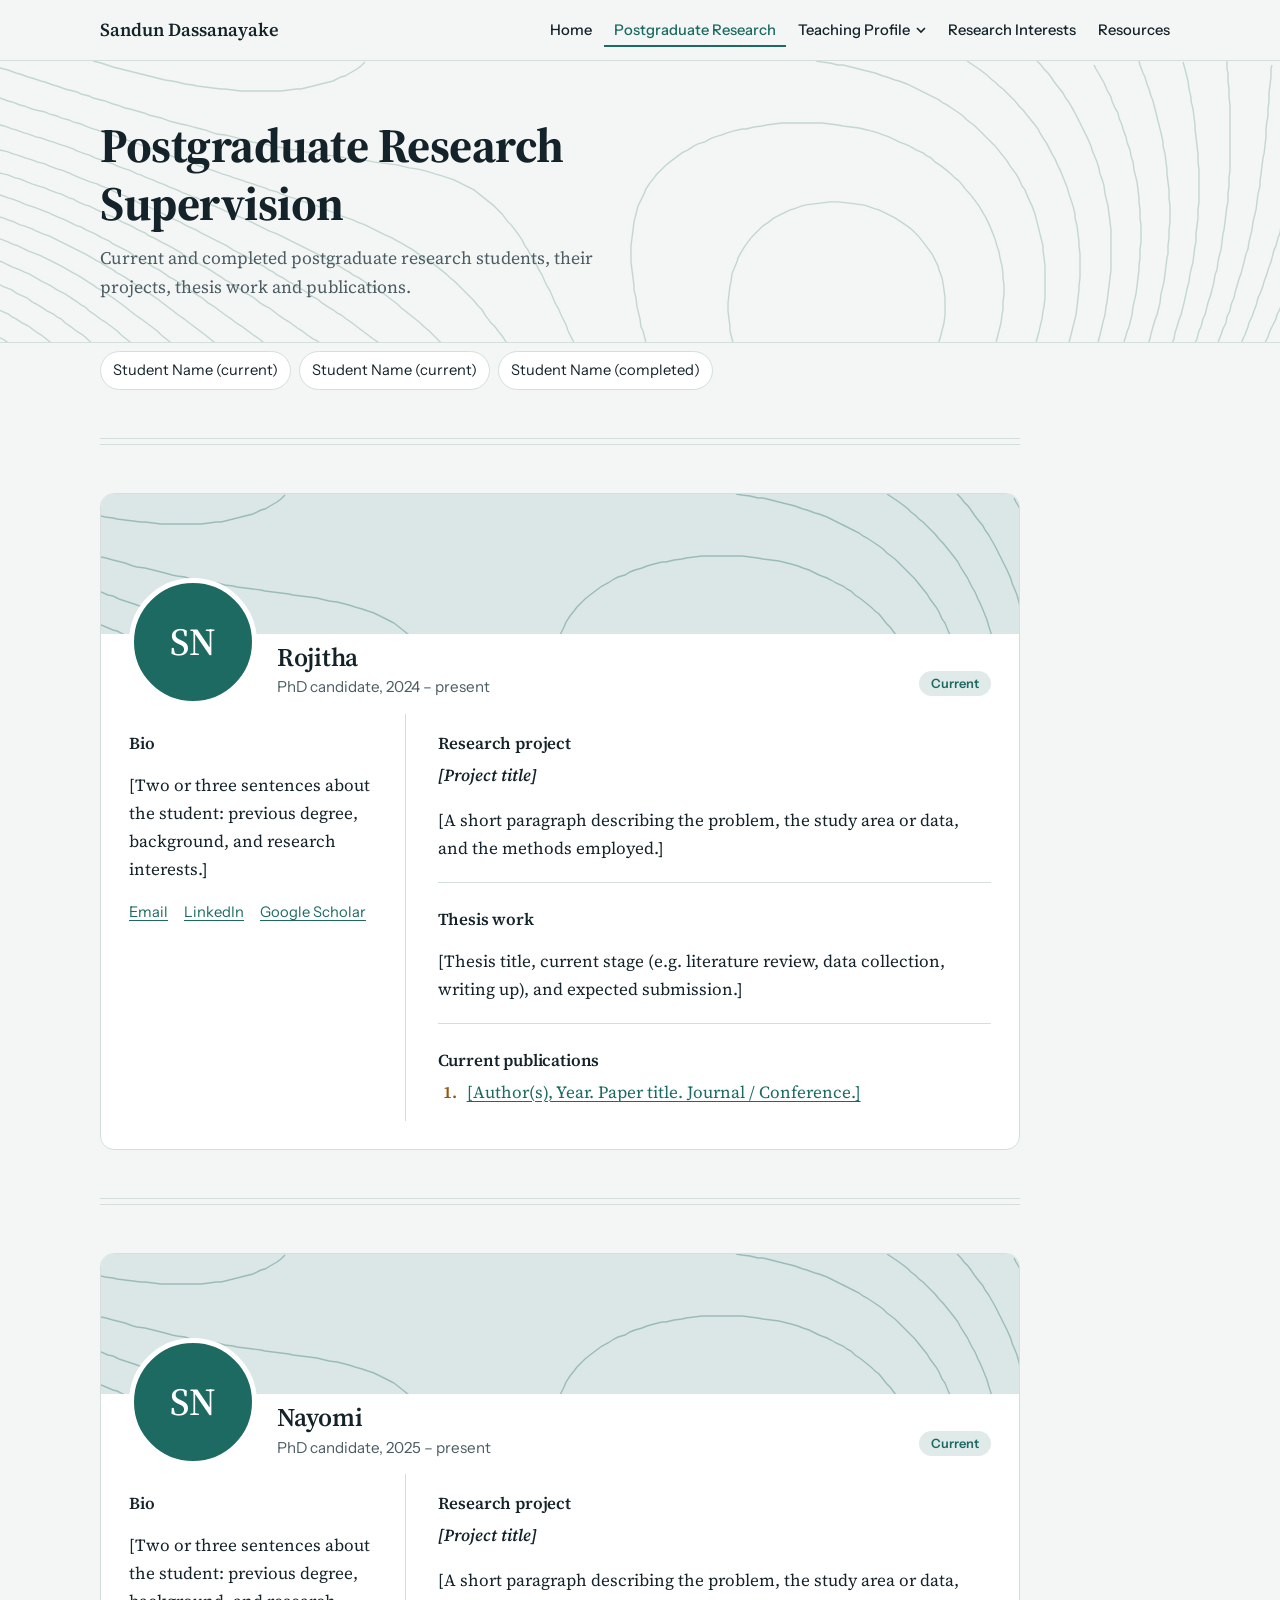
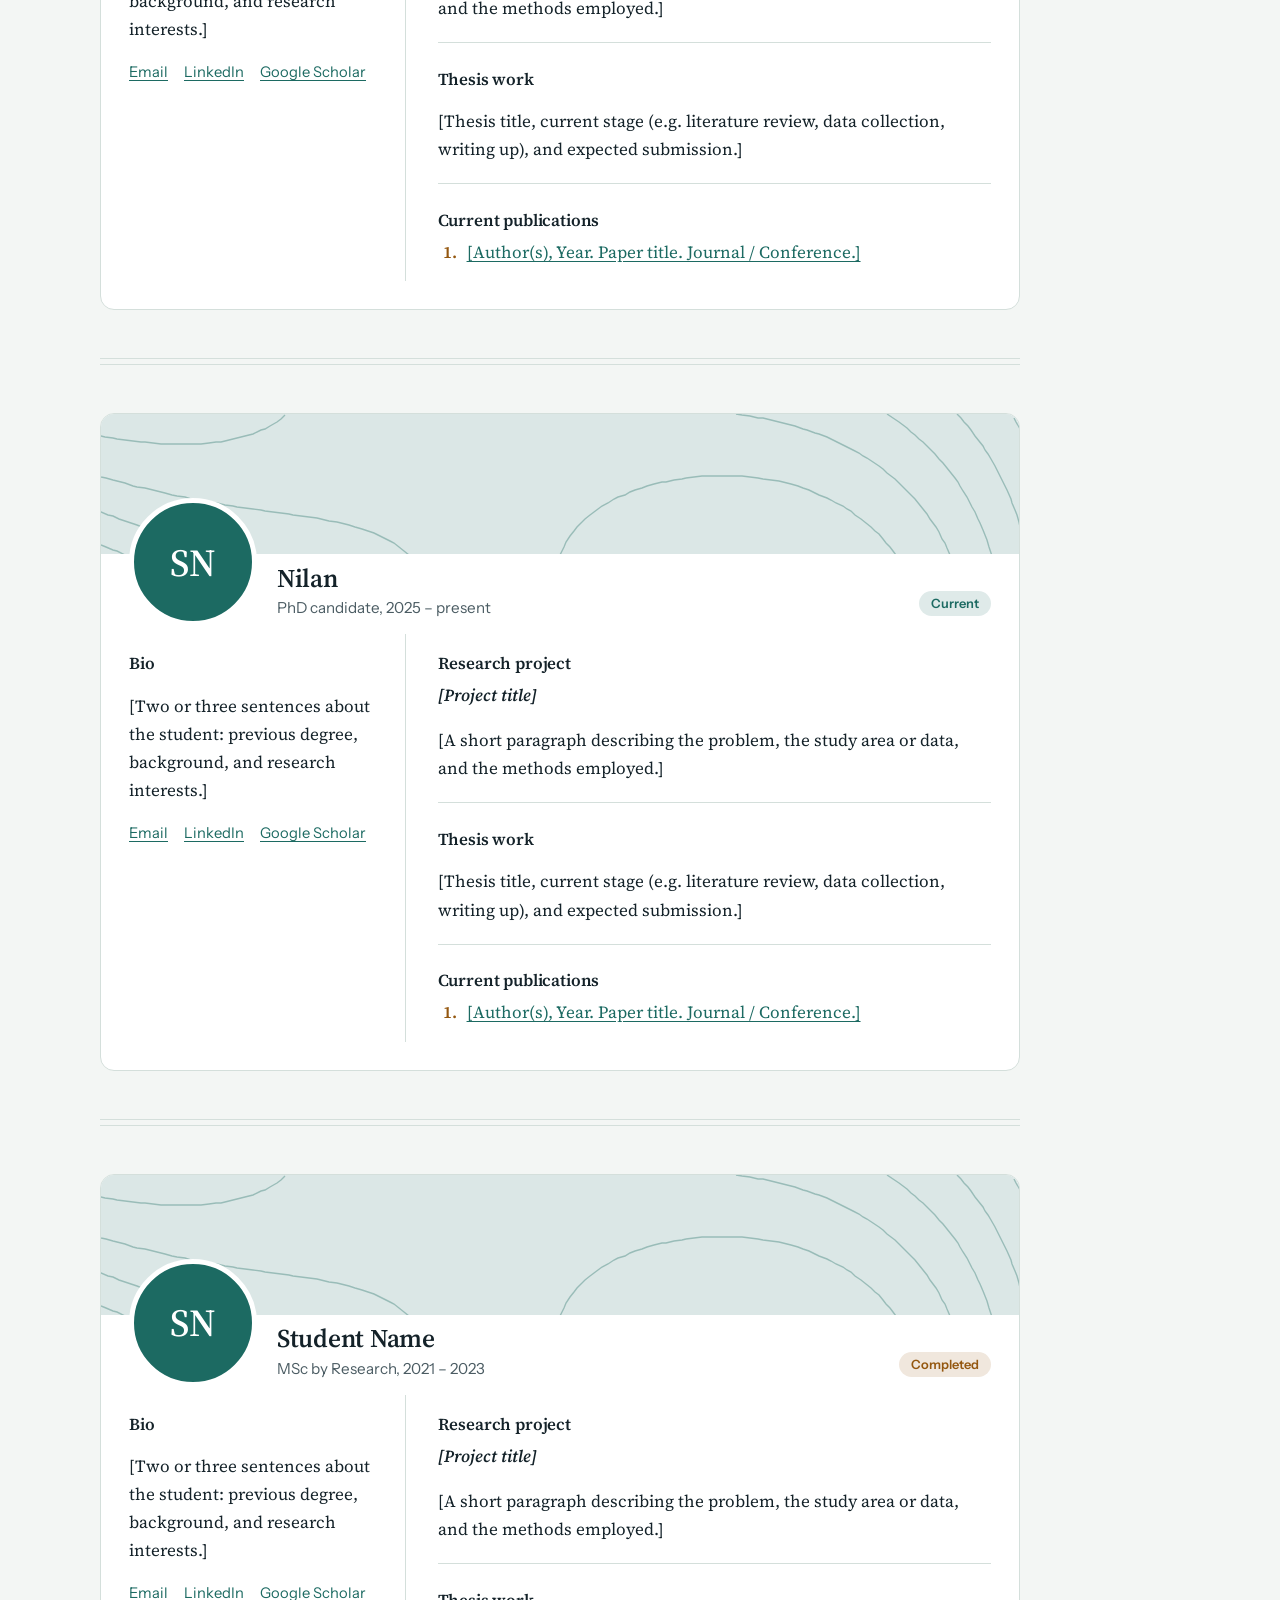
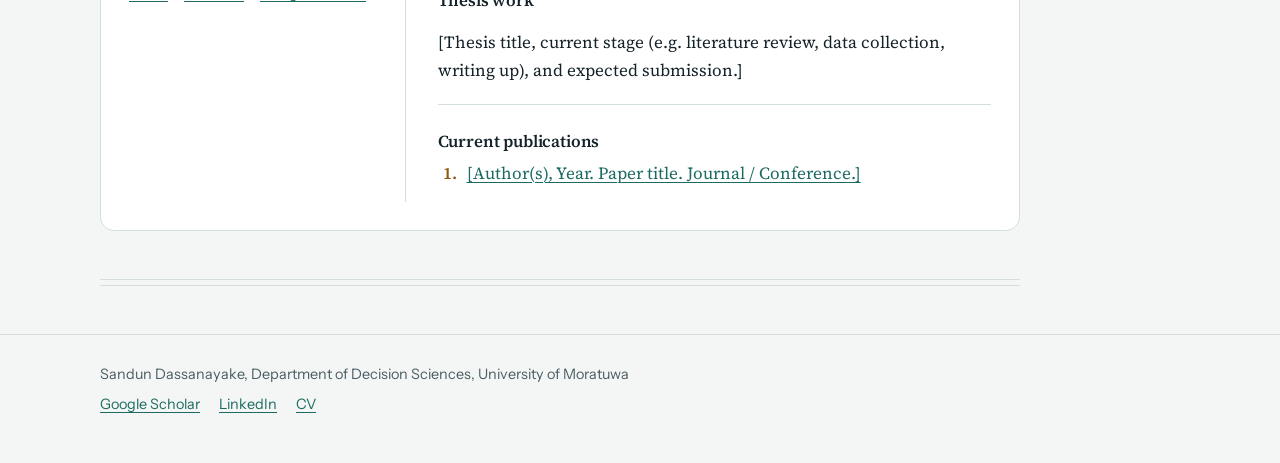
==== postgraduate-research/index.html @ cfce0bae "Update student profiles with new information" ====
<!DOCTYPE html>
<html lang="en">
<head>
<meta charset="utf-8">
<meta name="viewport" content="width=device-width, initial-scale=1, viewport-fit=cover">
<title>Postgraduate Research Supervision | Sandun Dassanayake</title>
<meta name="description" content="Postgraduate students supervised by Sandun Dassanayake.">
<meta name="author" content="Sandun Dassanayake">
<meta property="og:title" content="Postgraduate Research Supervision | Sandun Dassanayake">
<meta property="og:description" content="Postgraduate students supervised by Sandun Dassanayake.">
<meta property="og:type" content="website">
<meta name="theme-color" content="#1c6a62">
<link rel="icon" href="../assets/favicon.svg" type="image/svg+xml">
<link rel="preconnect" href="https://fonts.googleapis.com">
<link rel="preconnect" href="https://fonts.gstatic.com" crossorigin>
<link rel="stylesheet" href="https://fonts.googleapis.com/css2?family=Instrument+Sans:wght@400;500;600&family=Source+Serif+4:ital,opsz,wght@0,8..60,400;0,8..60,600;0,8..60,700;1,8..60,400&display=swap">
<link rel="stylesheet" href="../assets/style.css">
<style>.contours{-webkit-mask-image:url(../assets/contours.svg);mask-image:url(../assets/contours.svg)}</style>
</head>
<body>
<a class="skip" href="#main">Skip to content</a>
<div class="topbar">
  <div class="wrap topbar-inner">
    <a class="brand" href="../">Sandun Dassanayake</a>
    <button type="button" class="menu-btn" aria-expanded="false" aria-controls="site-nav">Menu</button>
    <nav id="site-nav" aria-label="Main">
      <ul class="nav">
        <li><a href="../">Home</a></li>
        <li><a href="../postgraduate-research/" aria-current="page">Postgraduate Research</a></li>
        <li class="group"><button type="button" class="group-btn" aria-expanded="false" aria-controls="sub2">Teaching Profile<svg aria-hidden="true" width="10" height="10" viewBox="0 0 10 10"><path d="M1 3l4 4 4-4" fill="none" stroke="currentColor" stroke-width="1.6"/></svg></button><ul class="sub" id="sub2"><li><a href="../teaching-profile/undergraduate/">Undergraduate Teaching</a></li><li><a href="../teaching-profile/postgraduate/">Postgraduate Teaching</a></li></ul></li>
        <li><a href="../research-interests/">Research Interests</a></li>
        <li><a href="../resources/">Resources</a></li>
      </ul>
    </nav>
  </div>
</div>
<header class="page-head"><div class="contours" aria-hidden="true"></div><div class="wrap"><h1>Postgraduate Research Supervision</h1><p class="intro">Current and completed postgraduate research students, their projects, thesis work and publications.</p></div></header>
<main id="main" class="wrap">

<div class="feed">
  <nav class="toc" aria-label="On this page"><a href="#student-1">Student Name (current)</a><a href="#student-2">Student Name (current)</a><a href="#student-3">Student Name (completed)</a></nav>
  <hr class="double">
  
<!-- ============ STUDENT PROFILE: copy from here ============ -->
<article class="profile" id="rojitha-h">
  <div class="cover"><div class="contours" aria-hidden="true"></div></div>
  <header class="profile-head">
    <div class="avatar">
      <img src="../assets/img/students/rojitha-h.jpg" alt="Student Name" onerror="this.remove()">
      <span aria-hidden="true">SN</span>
    </div>
    <div class="who">
      <h2>Rojitha</h2>
      <p class="meta">PhD candidate, 2024 – present</p>
    </div>
    <span class="status current">Current</span>
  </header>
  <div class="profile-body">
    <aside class="profile-side">
      <h3>Bio</h3>
      <p>[Two or three sentences about the student: previous degree, background, and research interests.]</p>
      <p class="profile-links">
        <a href="mailto:name@example.com">Email</a>
        <a href="https://www.linkedin.com/">LinkedIn</a>
        <a href="https://scholar.google.com/">Google Scholar</a>
      </p>
    </aside>
    <div class="profile-main">
      <section>
        <h3>Research project</h3>
        <p class="project-title">[Project title]</p>
        <p>[A short paragraph describing the problem, the study area or data, and the methods employed.]</p>
      </section>
      <section>
        <h3>Thesis work</h3>
        <p>[Thesis title, current stage (e.g. literature review, data collection, writing up), and expected submission.]</p>
      </section>
      <section>
        <h3>Current publications</h3>
        <ol class="pubs">
          <li><a href="https://doi.org/">[Author(s), Year. Paper title. Journal / Conference.]</a></li>
        </ol>
      </section>
    </div>
  </div>
</article>
<hr class="double">
<!-- ============ STUDENT PROFILE: copy to here ============ -->
<!-- ============ STUDENT PROFILE: copy from here ============ -->
<article class="profile" id="nayomi-k">
  <div class="cover"><div class="contours" aria-hidden="true"></div></div>
  <header class="profile-head">
    <div class="avatar">
      <img src="../assets/img/students/nayomi-k.jpg" alt="Student Name" onerror="this.remove()">
      <span aria-hidden="true">SN</span>
    </div>
    <div class="who">
      <h2>Nayomi</h2>
      <p class="meta">PhD candidate, 2025 – present</p>
    </div>
    <span class="status current">Current</span>
  </header>
  <div class="profile-body">
    <aside class="profile-side">
      <h3>Bio</h3>
      <p>[Two or three sentences about the student: previous degree, background, and research interests.]</p>
      <p class="profile-links">
        <a href="mailto:name@example.com">Email</a>
        <a href="https://www.linkedin.com/">LinkedIn</a>
        <a href="https://scholar.google.com/">Google Scholar</a>
      </p>
    </aside>
    <div class="profile-main">
      <section>
        <h3>Research project</h3>
        <p class="project-title">[Project title]</p>
        <p>[A short paragraph describing the problem, the study area or data, and the methods employed.]</p>
      </section>
      <section>
        <h3>Thesis work</h3>
        <p>[Thesis title, current stage (e.g. literature review, data collection, writing up), and expected submission.]</p>
      </section>
      <section>
        <h3>Current publications</h3>
        <ol class="pubs">
          <li><a href="https://doi.org/">[Author(s), Year. Paper title. Journal / Conference.]</a></li>
        </ol>
      </section>
    </div>
  </div>
</article>
<hr class="double">
<!-- ============ STUDENT PROFILE: copy to here ============ -->
<article class="profile" id="nilan-n">
  <div class="cover"><div class="contours" aria-hidden="true"></div></div>
  <header class="profile-head">
    <div class="avatar">
      <img src="../assets/img/students/nilan-n.jpg" alt="Student Name" onerror="this.remove()">
      <span aria-hidden="true">SN</span>
    </div>
    <div class="who">
      <h2>Nilan</h2>
      <p class="meta">PhD candidate, 2025 – present</p>
    </div>
    <span class="status current">Current</span>
  </header>
  <div class="profile-body">
    <aside class="profile-side">
      <h3>Bio</h3>
      <p>[Two or three sentences about the student: previous degree, background, and research interests.]</p>
      <p class="profile-links">
        <a href="mailto:name@example.com">Email</a>
        <a href="https://www.linkedin.com/">LinkedIn</a>
        <a href="https://scholar.google.com/">Google Scholar</a>
      </p>
    </aside>
    <div class="profile-main">
      <section>
        <h3>Research project</h3>
        <p class="project-title">[Project title]</p>
        <p>[A short paragraph describing the problem, the study area or data, and the methods employed.]</p>
      </section>
      <section>
        <h3>Thesis work</h3>
        <p>[Thesis title, current stage (e.g. literature review, data collection, writing up), and expected submission.]</p>
      </section>
      <section>
        <h3>Current publications</h3>
        <ol class="pubs">
          <li><a href="https://doi.org/">[Author(s), Year. Paper title. Journal / Conference.]</a></li>
        </ol>
      </section>
    </div>
  </div>
</article>
<hr class="double">
<!-- ============ STUDENT PROFILE: copy from here ============ -->
<article class="profile" id="student-3">
  <div class="cover"><div class="contours" aria-hidden="true"></div></div>
  <header class="profile-head">
    <div class="avatar">
      <img src="../assets/img/students/student-3.jpg" alt="Student Name" onerror="this.remove()">
      <span aria-hidden="true">SN</span>
    </div>
    <div class="who">
      <h2>Student Name</h2>
      <p class="meta">MSc by Research, 2021 – 2023</p>
    </div>
    <span class="status completed">Completed</span>
  </header>
  <div class="profile-body">
    <aside class="profile-side">
      <h3>Bio</h3>
      <p>[Two or three sentences about the student: previous degree, background, and research interests.]</p>
      <p class="profile-links">
        <a href="mailto:name@example.com">Email</a>
        <a href="https://www.linkedin.com/">LinkedIn</a>
        <a href="https://scholar.google.com/">Google Scholar</a>
      </p>
    </aside>
    <div class="profile-main">
      <section>
        <h3>Research project</h3>
        <p class="project-title">[Project title]</p>
        <p>[A short paragraph describing the problem, the study area or data, and the methods employed.]</p>
      </section>
      <section>
        <h3>Thesis work</h3>
        <p>[Thesis title, current stage (e.g. literature review, data collection, writing up), and expected submission.]</p>
      </section>
      <section>
        <h3>Current publications</h3>
        <ol class="pubs">
          <li><a href="https://doi.org/">[Author(s), Year. Paper title. Journal / Conference.]</a></li>
        </ol>
      </section>
    </div>
  </div>
</article>
<hr class="double">
<!-- ============ STUDENT PROFILE: copy to here ============ -->
</div>
</main>
<footer class="site-foot">
  <div class="wrap">
    <p>Sandun Dassanayake, Department of Decision Sciences, University of Moratuwa</p>
    <p><a href="https://scholar.google.com/citations?user=wcQt4V0AAAAJ&amp;hl=en">Google Scholar</a> <a href="https://www.linkedin.com/in/sandun-dassanayake/">LinkedIn</a> <a href="https://lms.uom.lk/mis_staff_attach/37870_CV.pdf">CV</a></p>
  </div>
</footer>
<script src="../assets/site.js"></script>
</body>
</html>
---- assets/style.css ----
/* ---------- Tokens ---------- */
:root {
  --paper: #f3f6f4;
  --surface: #ffffff;
  --ink: #142229;
  --soft: #4b5c63;
  --teal: #1c6a62;
  --teal-ink: #ffffff;
  --contour: #c3d6cf;
  --ochre: #94570f;
  --rule: #d4dfdb;
  --serif: "Source Serif 4", Georgia, "Times New Roman", serif;
  --sans: "Instrument Sans", system-ui, -apple-system, "Segoe UI", Roboto, sans-serif;
  color-scheme: light;
}
@media (prefers-color-scheme: dark) {
  :root {
    --paper: #0e171b;
    --surface: #142127;
    --ink: #e3ece8;
    --soft: #a1b3ae;
    --teal: #74c5b8;
    --teal-ink: #0e171b;
    --contour: #1f363b;
    --ochre: #e3a964;
    --rule: #24373d;
    color-scheme: dark;
  }
}

/* ---------- Base ---------- */
* { box-sizing: border-box; }
html { -webkit-text-size-adjust: 100%; scroll-padding-top: 72px; }
body {
  margin: 0;
  background: var(--paper);
  color: var(--ink);
  font: 400 1.0625rem/1.65 var(--serif);
  padding-bottom: env(safe-area-inset-bottom, 0px);
}
img { max-width: 100%; height: auto; }
a { color: var(--teal); text-underline-offset: 0.18em; text-decoration-thickness: 1px; }
a:hover { text-decoration-thickness: 2px; }
:focus-visible { outline: 3px solid var(--ochre); outline-offset: 3px; border-radius: 2px; }
.wrap { max-width: 1120px; margin: 0 auto; padding: 0 max(20px, env(safe-area-inset-left, 0px)) 0 max(20px, env(safe-area-inset-right, 0px)); }
.skip { position: absolute; left: -999px; top: 8px; background: var(--surface); padding: 8px 12px; z-index: 50; }
.skip:focus { left: 12px; }
.muted { color: var(--soft); }
.small { font-size: 0.9rem; }

h1, h2, h3 { font-family: var(--serif); line-height: 1.2; letter-spacing: -0.01em; }
h2 { font-size: 1.5rem; font-weight: 600; margin: 2.2em 0 0.6em; }

/* ---------- Top bar ---------- */
.topbar {
  position: sticky; top: 0; z-index: 20;
  background: color-mix(in srgb, var(--paper) 88%, transparent);
  backdrop-filter: saturate(1.2) blur(10px);
  -webkit-backdrop-filter: saturate(1.2) blur(10px);
  border-bottom: 1px solid var(--rule);
  padding-top: env(safe-area-inset-top, 0px);
  font-family: var(--sans);
}
.topbar-inner { display: flex; align-items: center; justify-content: space-between; gap: 16px; min-height: 60px; }
.brand { font-family: var(--serif); font-weight: 600; font-size: 1.15rem; color: var(--ink); text-decoration: none; white-space: nowrap; }
.nav { list-style: none; margin: 0; padding: 0; display: flex; gap: 2px; align-items: center; }
.nav > li { position: relative; }
.nav a, .group-btn {
  display: inline-flex; align-items: center; gap: 6px;
  font: 500 0.92rem/1 var(--sans); color: var(--ink);
  text-decoration: none; padding: 10px 10px; border-radius: 6px; white-space: nowrap;
  background: none; border: 0; cursor: pointer;
}
.nav a:hover, .group-btn:hover { background: color-mix(in srgb, var(--teal) 10%, transparent); }
.nav a[aria-current="page"], .group.is-active > .group-btn { color: var(--teal); box-shadow: inset 0 -2px 0 var(--teal); border-radius: 6px 6px 0 0; }
.group-btn svg { transition: transform .15s; }
.group-btn[aria-expanded="true"] svg { transform: rotate(180deg); }
.sub {
  list-style: none; margin: 0; padding: 6px;
  position: absolute; top: calc(100% + 6px); left: 0; min-width: 260px;
  background: var(--surface); border: 1px solid var(--rule); border-radius: 10px;
  box-shadow: 0 12px 28px -12px rgba(10, 30, 35, .35);
  display: none;
}
.group-btn[aria-expanded="true"] + .sub { display: block; }
.sub a { display: block; padding: 10px 12px; line-height: 1.3; }
.sub a[aria-current="page"] { box-shadow: none; background: color-mix(in srgb, var(--teal) 12%, transparent); border-radius: 6px; }
.menu-btn { display: none; font: 600 0.95rem var(--sans); color: var(--ink); background: none; border: 1px solid var(--rule); border-radius: 999px; padding: 8px 16px; cursor: pointer; }

@media (max-width: 1080px) {
  .menu-btn { display: inline-block; }
  #site-nav { display: none; position: absolute; left: 0; right: 0; top: 100%; background: var(--surface); border-bottom: 1px solid var(--rule); max-height: calc(100vh - 60px); overflow-y: auto; }
  #site-nav.open { display: block; }
  .nav { flex-direction: column; align-items: stretch; padding: 8px 16px 16px; gap: 0; }
  .nav a, .group-btn { width: 100%; padding: 14px 8px; font-size: 1rem; justify-content: space-between; }
  .nav a[aria-current="page"], .group.is-active > .group-btn { box-shadow: inset 3px 0 0 var(--teal); border-radius: 0; }
  .group-btn svg { display: none; }
  .group-btn { color: var(--soft); cursor: default; padding-bottom: 4px; font-size: 0.85rem; }
  .group-btn:hover { background: none; }
  .sub { display: block; position: static; box-shadow: none; border: 0; padding: 0 0 6px 12px; min-width: 0; background: none; }
}

/* ---------- Contour band (signature element) ---------- */
.contours {
  position: absolute; inset: 0;
  background: var(--contour);
  -webkit-mask-size: 1600px auto; mask-size: 1600px auto;
  -webkit-mask-position: center top; mask-position: center top;
  -webkit-mask-repeat: repeat; mask-repeat: repeat;
  pointer-events: none;
}
.hero, .page-head { position: relative; overflow: hidden; border-bottom: 1px solid var(--rule); }
.hero > .wrap, .page-head > .wrap { position: relative; }

.hero-inner { display: grid; grid-template-columns: auto 1fr; gap: 40px; align-items: center; padding-top: 72px; padding-bottom: 72px; }
.portrait {
  width: 200px; height: 200px; border-radius: 50%;
  background: var(--teal); color: var(--teal-ink);
  display: grid; place-items: center; overflow: hidden;
  border: 6px solid var(--paper); box-shadow: 0 0 0 1px var(--rule);
  font: 600 3.5rem var(--serif);
}
.portrait img { grid-area: 1 / 1; width: 100%; height: 100%; object-fit: cover; }
.portrait span { grid-area: 1 / 1; }
.portrait img + span { display: none; }
.pun { margin: 0 0 6px; font-style: italic; color: var(--ochre); font-size: 1.15rem; }
.hero h1 { font-size: clamp(2.4rem, 6vw, 4.2rem); font-weight: 700; margin: 0; letter-spacing: -0.025em; }
.role { font-size: 1.2rem; margin: 10px 0 4px; }
.fields { margin: 0; color: var(--soft); font-family: var(--sans); font-size: 0.95rem; }
.links { display: flex; flex-wrap: wrap; gap: 10px; margin: 24px 0 0; }
.btn {
  font: 600 0.95rem var(--sans); text-decoration: none;
  background: var(--teal); color: var(--teal-ink);
  padding: 10px 18px; border-radius: 999px;
}
.btn.ghost { background: var(--surface); color: var(--ink); box-shadow: inset 0 0 0 1px var(--rule); }
.btn:hover { text-decoration: none; filter: brightness(1.06); }

.page-head .wrap { padding-top: 56px; padding-bottom: 40px; }
.page-head h1 { font-size: clamp(2rem, 5vw, 3rem); margin: 0; max-width: 24ch; }

@media (max-width: 700px) {
  .hero-inner { grid-template-columns: 1fr; gap: 24px; padding-top: 40px; padding-bottom: 48px; }
  .portrait { width: 132px; height: 132px; font-size: 2.4rem; }
}

/* ---------- Content ---------- */
main { padding-top: 24px; padding-bottom: 72px; }
.prose { max-width: 70ch; }
.lead { font-size: 1.18rem; line-height: 1.7; }
.lead-block { padding-top: 24px; }
.pubs { padding-left: 1.4em; }
.pubs li { margin: 0 0 0.9em; padding-left: 0.3em; }
.pubs li::marker { color: var(--ochre); font-weight: 600; }
.linklist li, .prompts li { margin-bottom: 0.6em; }
.prompts q { quotes: none; font-style: italic; }

.toc { display: flex; flex-wrap: wrap; gap: 8px; margin: 24px 0; font-family: var(--sans); font-size: 0.92rem; }
.toc a { text-decoration: none; padding: 6px 12px; border: 1px solid var(--rule); border-radius: 999px; color: var(--ink); background: var(--surface); }
.toc a:hover { border-color: var(--teal); }

.video { position: relative; aspect-ratio: 16 / 9; margin: 20px 0 8px; border-radius: 10px; overflow: hidden; background: #000; }
.video iframe { position: absolute; inset: 0; width: 100%; height: 100%; border: 0; }

.toc-list { columns: 2 260px; column-gap: 32px; padding-left: 1.4em; font-size: 0.98rem; }
.toc-list li { break-inside: avoid; margin-bottom: 4px; }
.linksets { border-top: 1px solid var(--rule); margin-top: 24px; }
.linkset { border-bottom: 1px solid var(--rule); }
.linkset summary { cursor: pointer; padding: 14px 4px; font-weight: 600; display: flex; gap: 12px; align-items: baseline; list-style: none; }
.linkset summary::-webkit-details-marker { display: none; }
.linkset summary .n { color: var(--ochre); font-family: var(--sans); font-size: 0.85rem; min-width: 1.6em; }
.linkset summary .count { margin-left: auto; color: var(--soft); font: 400 0.85rem var(--sans); }
.linkset[open] summary { color: var(--teal); }
.linkset ul { margin: 0 0 18px; padding-left: 2.6em; font-size: 0.97rem; }
.linkset li { margin-bottom: 4px; overflow-wrap: anywhere; }

.wide { margin-top: 8px; }
.cards { display: grid; grid-template-columns: repeat(auto-fill, minmax(260px, 1fr)); gap: 24px; margin-top: 20px; }
.card { display: flex; flex-direction: column; gap: 12px; text-decoration: none; color: var(--ink); }
.card img { width: 100%; aspect-ratio: 4 / 3; object-fit: contain; background: var(--surface); border: 1px solid var(--rule); border-radius: 8px; padding: 10px; }
.card span { font-weight: 600; line-height: 1.35; }
.card:hover span { color: var(--teal); text-decoration: underline; text-underline-offset: 0.18em; }

/* ---------- Footer ---------- */
.site-foot { border-top: 1px solid var(--rule); font-family: var(--sans); font-size: 0.9rem; color: var(--soft); padding: 28px 0 40px; }
.site-foot p { margin: 0 0 6px; }
.site-foot a { margin-right: 16px; }

@media (prefers-reduced-motion: reduce) { * { transition: none !important; } }

/* =========================================================
   Profile feed (Postgraduate Research, Research Interests)
   ========================================================= */
h3 { font-size: 1.05rem; font-weight: 600; margin: 1.6em 0 0.4em; }
.page-head .intro { margin: 12px 0 0; max-width: 60ch; color: var(--soft); font-size: 1.1rem; }

.feed { max-width: 920px; }
.feed .toc { margin-top: 8px; }

/* Two parallel lines between profiles */
hr.double {
  border: 0; height: 7px; margin: 48px 0;
  border-top: 1px solid var(--rule); border-bottom: 1px solid var(--rule);
}

.profile {
  background: var(--surface);
  border: 1px solid var(--rule);
  border-radius: 14px;
  overflow: hidden;
  scroll-margin-top: 80px;
}
.profile .cover {
  position: relative; height: 140px;
  background: color-mix(in srgb, var(--teal) 16%, var(--surface));
}
.profile .cover .contours { background: color-mix(in srgb, var(--teal) 45%, var(--surface)); }
.profile-head {
  display: flex; align-items: flex-end; gap: 20px; flex-wrap: wrap;
  padding: 0 28px; margin-top: -56px; position: relative;
}
.avatar {
  width: 128px; height: 128px; border-radius: 50%;
  border: 5px solid var(--surface);
  background: var(--teal); color: var(--teal-ink);
  display: grid; place-items: center; overflow: hidden; flex: none;
  font: 600 2.4rem var(--serif);
}
.avatar img { grid-area: 1 / 1; width: 100%; height: 100%; object-fit: cover; }
.avatar span { grid-area: 1 / 1; }
.avatar img + span { display: none; }
.who { flex: 1; min-width: 200px; padding-bottom: 6px; }
.who h2 { margin: 0; font-size: 1.6rem; }
.meta { margin: 2px 0 0; color: var(--soft); font-family: var(--sans); font-size: 0.95rem; }
.status {
  font: 600 0.8rem var(--sans); padding: 5px 12px; border-radius: 999px; margin-bottom: 10px;
  background: color-mix(in srgb, var(--teal) 14%, transparent); color: var(--teal);
}
.status.completed { background: color-mix(in srgb, var(--ochre) 14%, transparent); color: var(--ochre); }

.profile-body {
  display: grid; grid-template-columns: minmax(0, 1fr) minmax(0, 2fr); gap: 32px;
  padding: 8px 28px 28px;
}
.profile-side { border-right: 1px solid var(--rule); padding-right: 28px; }
.profile-side h3:first-child, .profile-main section:first-child h3 { margin-top: 1.2em; }
.profile-main section + section { border-top: 1px solid var(--rule); margin-top: 20px; }
.project-title { font-weight: 600; font-style: italic; margin: 0 0 6px; }
.profile-links { display: flex; flex-wrap: wrap; gap: 6px 16px; font-family: var(--sans); font-size: 0.92rem; }
.profile .pubs { margin: 0; }

/* Research areas: figure first, body reversed (text wide, side narrow) */
.area .profile-body { grid-template-columns: minmax(0, 2fr) minmax(0, 1fr); }
.area .profile-side { border-right: 0; border-left: 1px solid var(--rule); padding: 0 0 0 28px; }
.area-head { display: flex; align-items: baseline; gap: 14px; padding: 24px 28px 0; }
.area-head h2 { margin: 0; font-size: 1.6rem; }
.area-n { font: 600 0.95rem var(--sans); color: var(--ochre); }
.area-pubs { border-top: 1px solid var(--rule); margin: 0 28px; padding-bottom: 24px; }
.figure { margin: 0; position: relative; background: color-mix(in srgb, var(--teal) 10%, var(--surface)); }
.figure img { display: block; width: 100%; max-height: 460px; object-fit: cover; }
.figure figcaption { font: 0.88rem/1.45 var(--sans); color: var(--soft); padding: 10px 28px; border-bottom: 1px solid var(--rule); background: var(--surface); }
.figure.empty::before {
  content: "Add figure: " attr(data-file);
  display: grid; place-items: center; aspect-ratio: 16 / 7;
  font: 500 0.92rem var(--sans); color: var(--soft);
  border-bottom: 1px dashed var(--rule);
}
.chips { list-style: none; padding: 0; margin: 0; display: flex; flex-wrap: wrap; gap: 8px; }
.chips li { font: 500 0.85rem var(--sans); padding: 5px 12px; border: 1px solid var(--rule); border-radius: 999px; }

@media (max-width: 760px) {
  .profile-body, .area .profile-body { grid-template-columns: 1fr; gap: 0; padding: 4px 20px 20px; }
  .profile-side, .area .profile-side { border: 0; padding: 0; }
  .profile-head { padding: 0 20px; margin-top: -48px; gap: 12px; }
  .avatar { width: 104px; height: 104px; font-size: 2rem; }
  .area-head { padding: 20px 20px 0; }
  .area-pubs { margin: 0 20px; }
  .figure figcaption { padding: 10px 20px; }
  .profile .cover { height: 110px; }
}

/* Course lists (Teaching) */
.course-list { list-style: none; padding: 0; margin: 0; border-top: 1px solid var(--rule); }
.course-list li { display: flex; justify-content: space-between; gap: 16px; flex-wrap: wrap; padding: 14px 2px; border-bottom: 1px solid var(--rule); }
.course { font-weight: 600; }
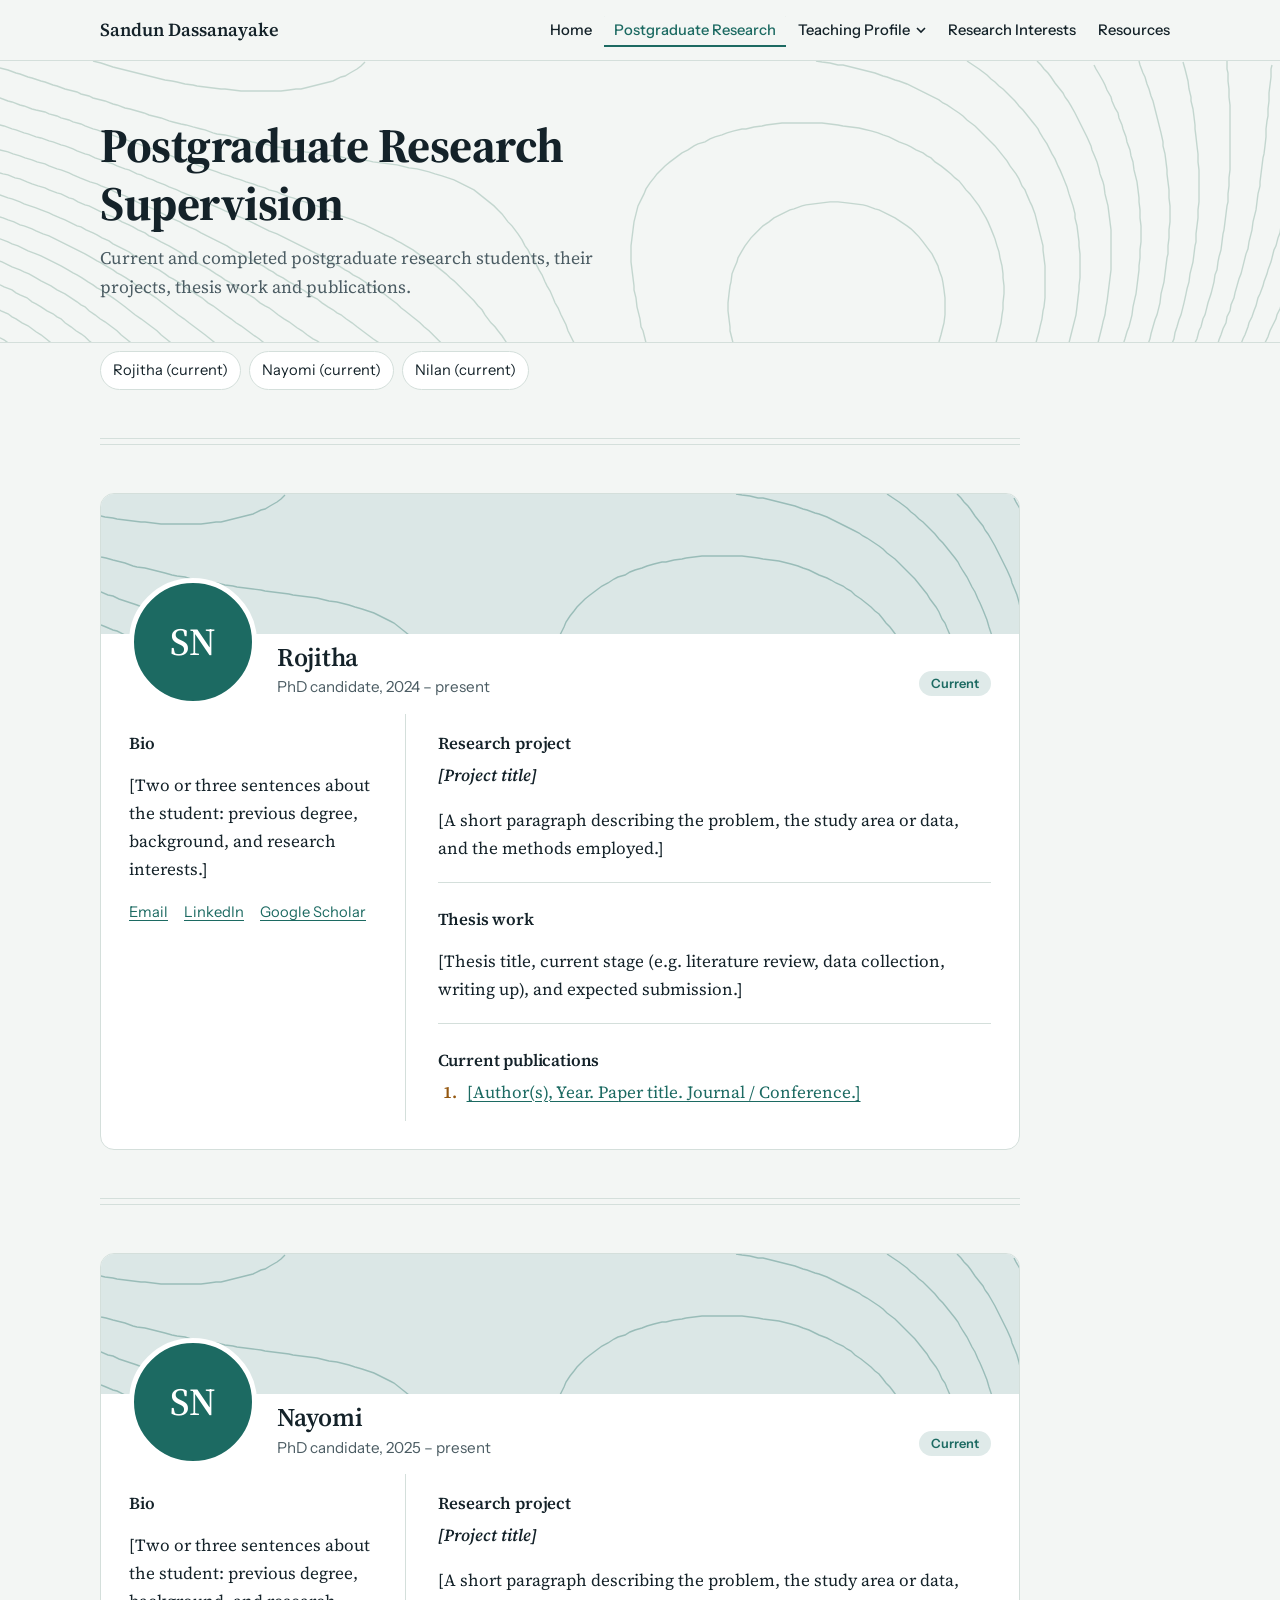
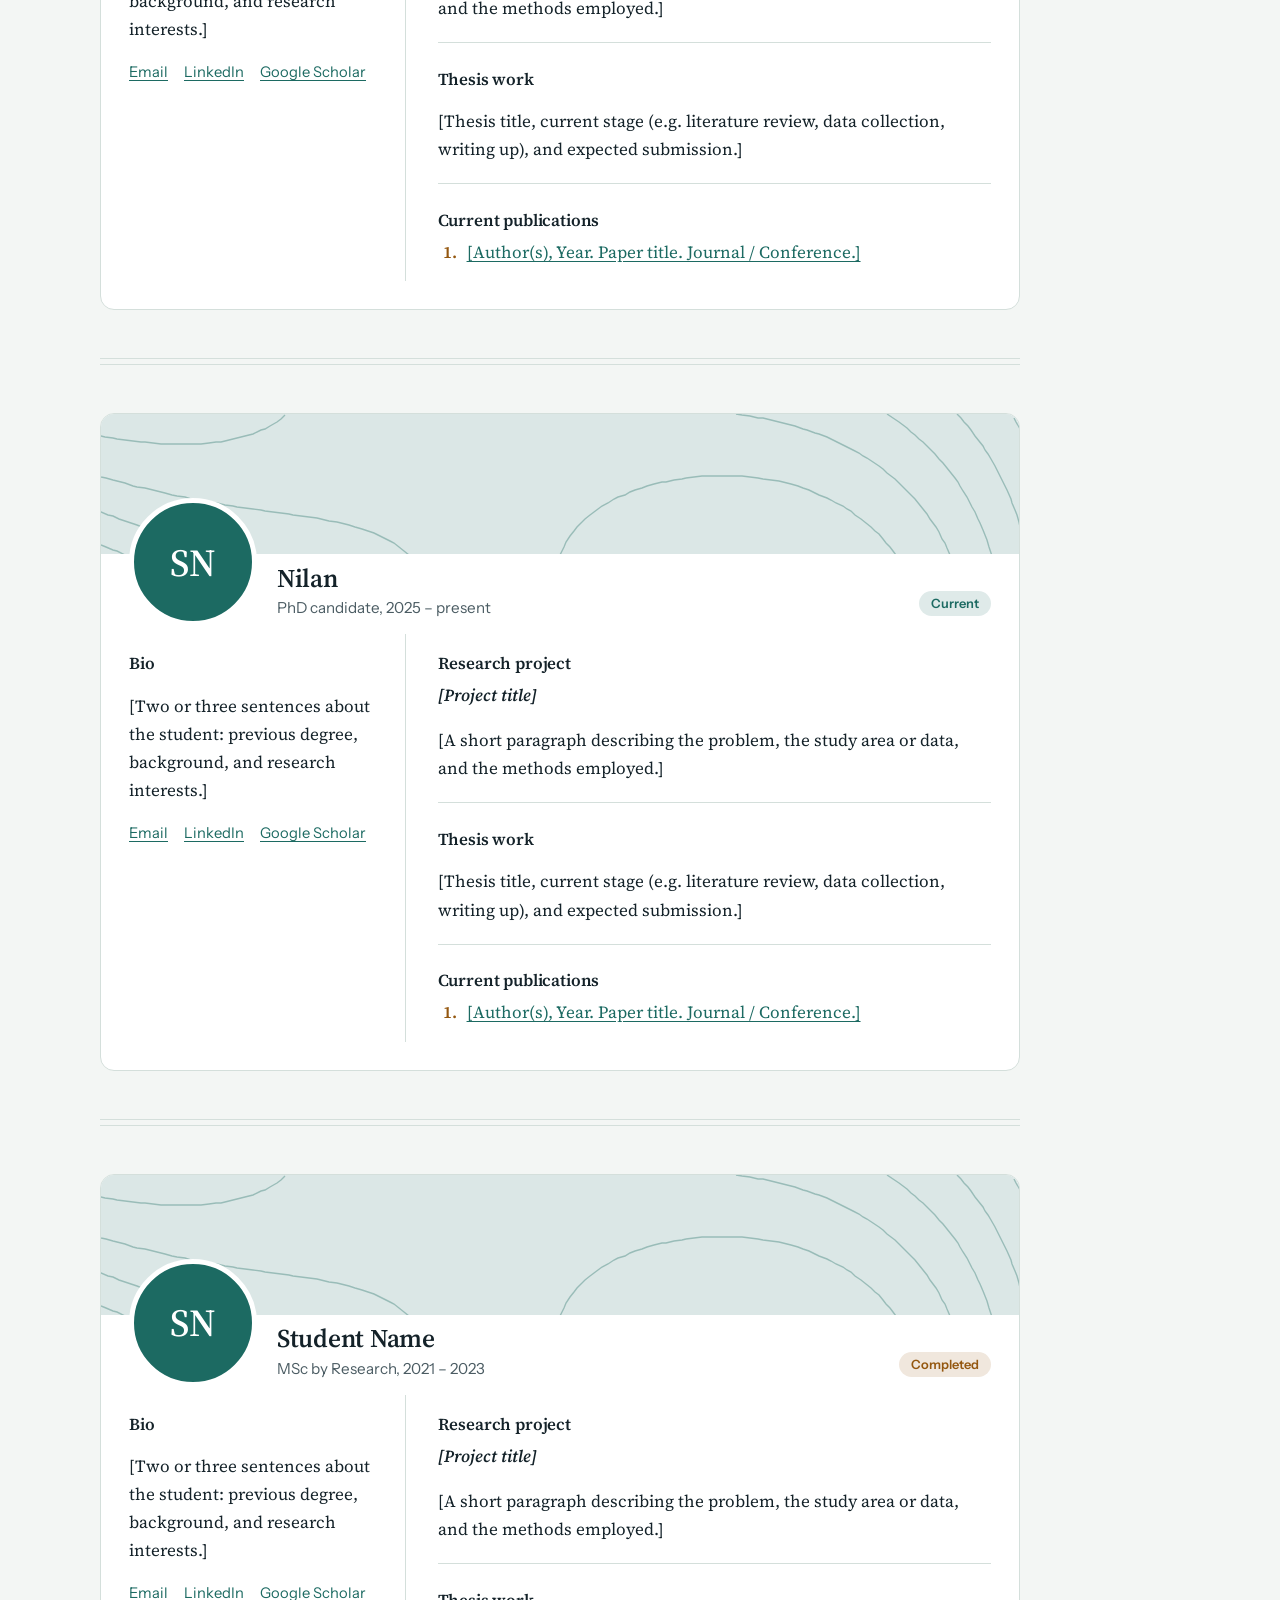
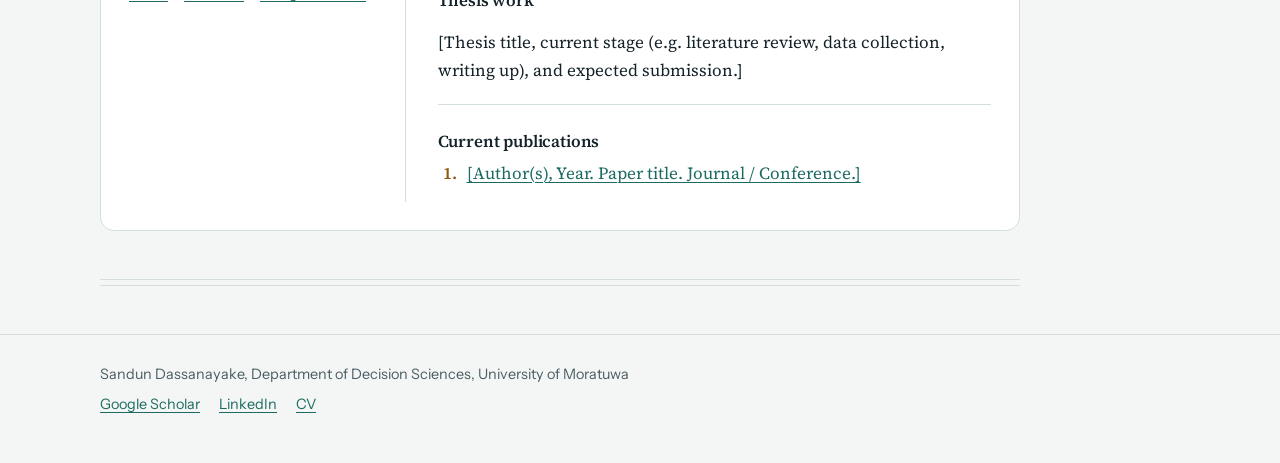
==== commit 7fda4bcd: "Update index.html" ====
--- a/postgraduate-research/index.html
+++ b/postgraduate-research/index.html
@@ -38,7 +38,7 @@
 <main id="main" class="wrap">
 
 <div class="feed">
-  <nav class="toc" aria-label="On this page"><a href="#student-1">Student Name (current)</a><a href="#student-2">Student Name (current)</a><a href="#student-3">Student Name (completed)</a></nav>
+  <nav class="toc" aria-label="On this page"><a href="#rojitha-h">Rojitha (current)</a><a href="#nayomi-k">Nayomi (current)</a><a href="#nilan-n">Nilan (current)</a></nav>
   <hr class="double">
   
 <!-- ============ STUDENT PROFILE: copy from here ============ -->
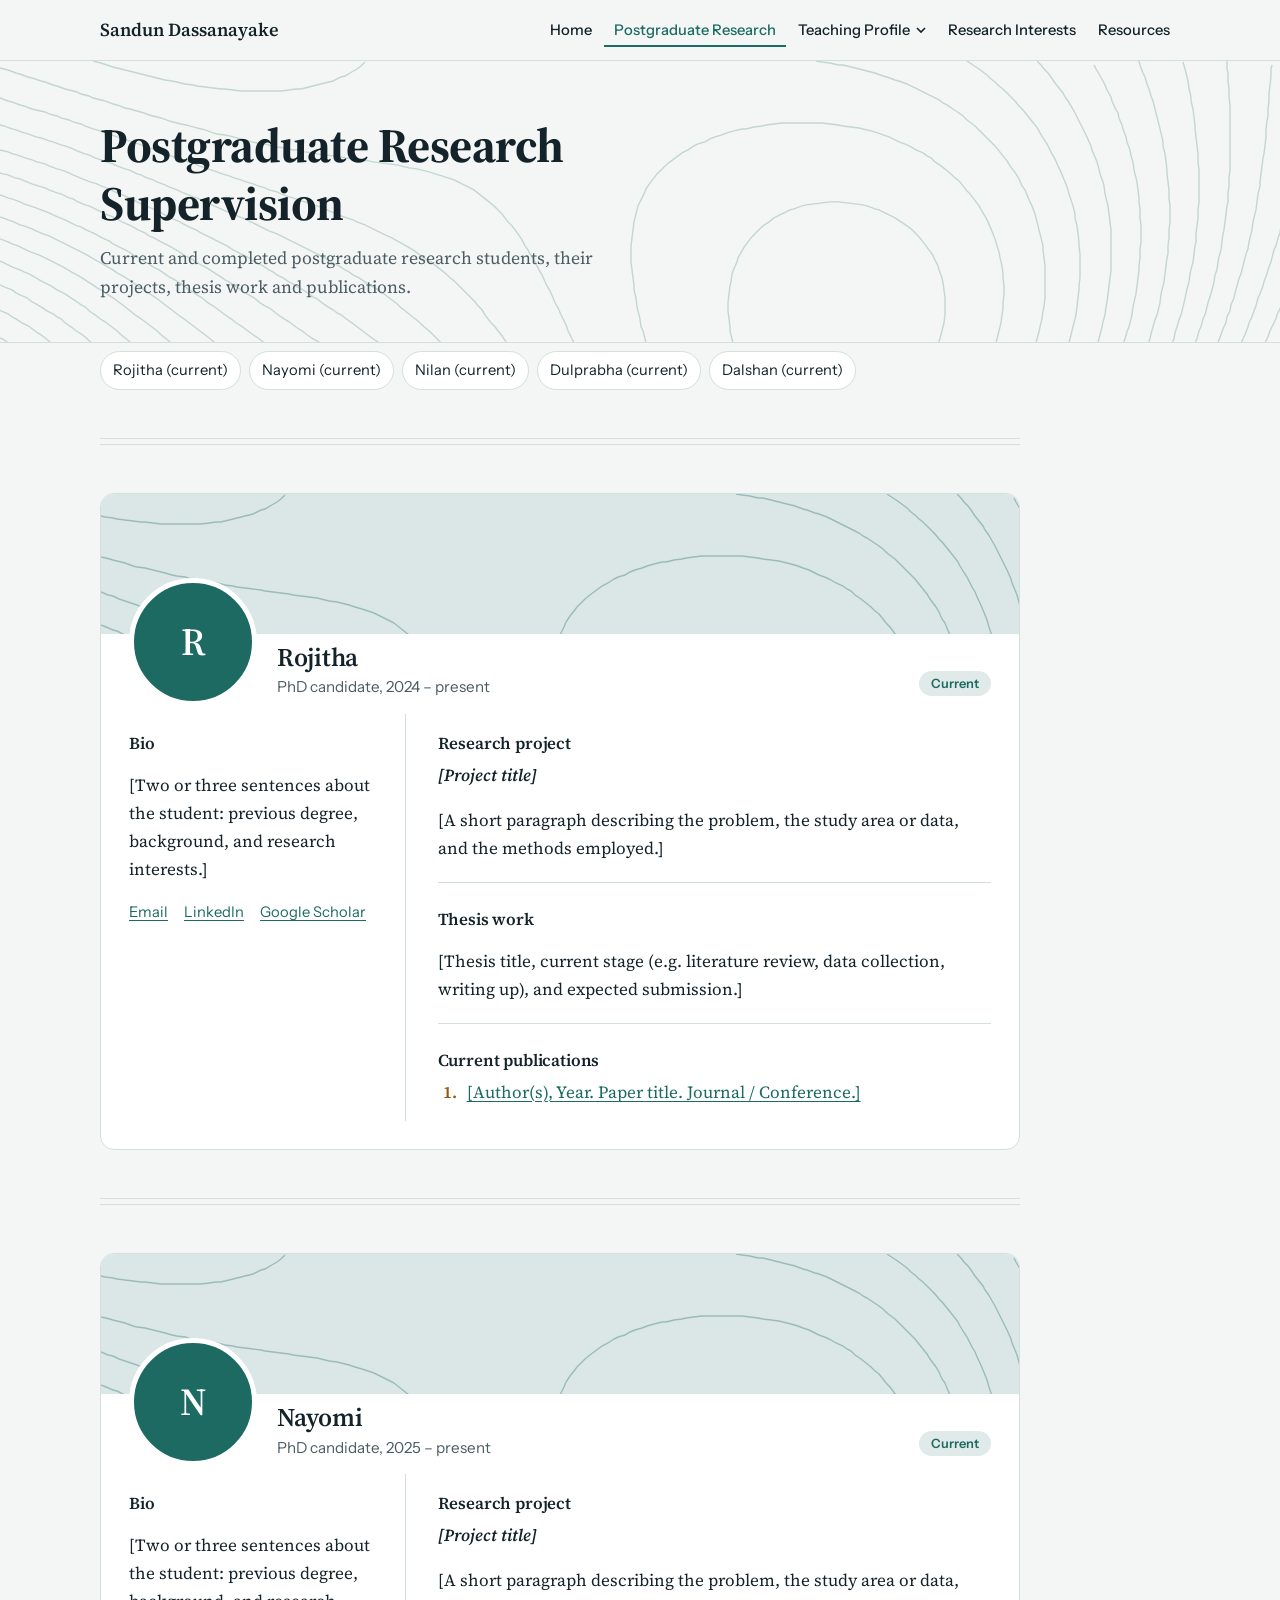
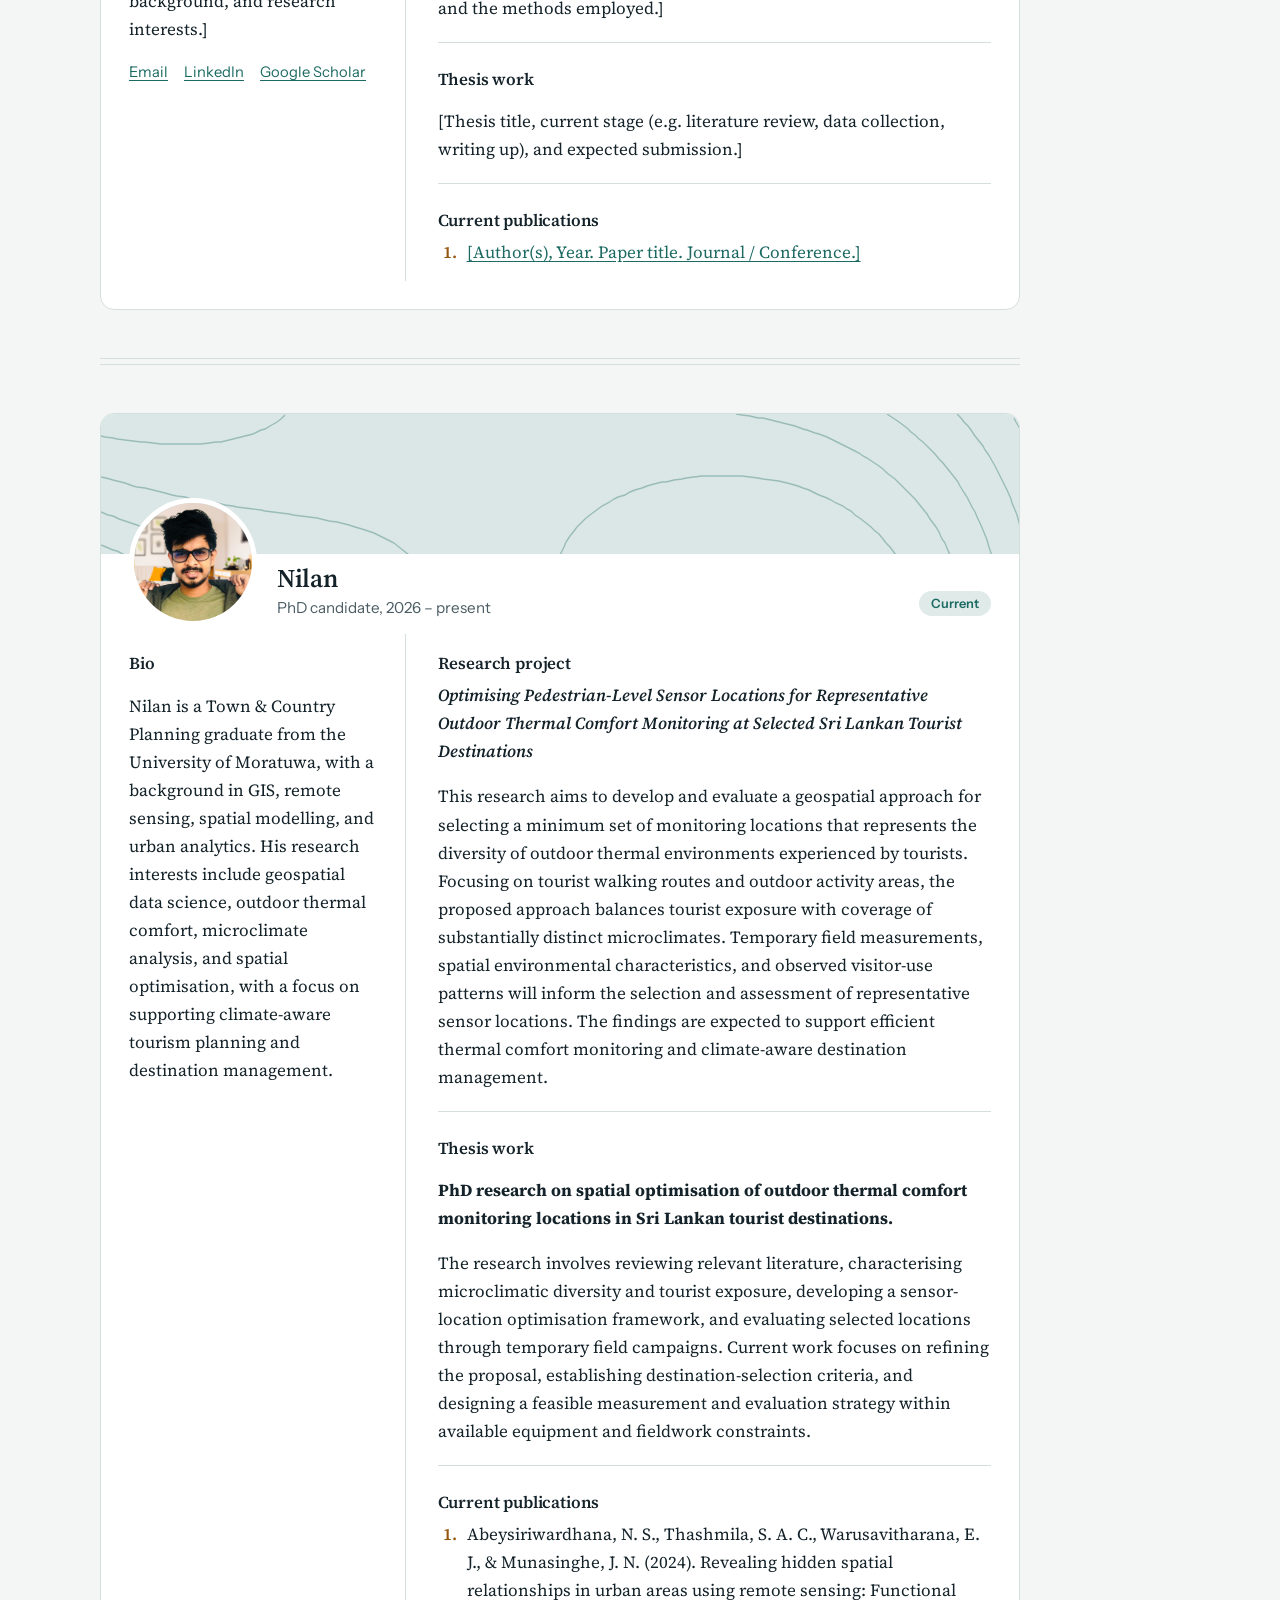
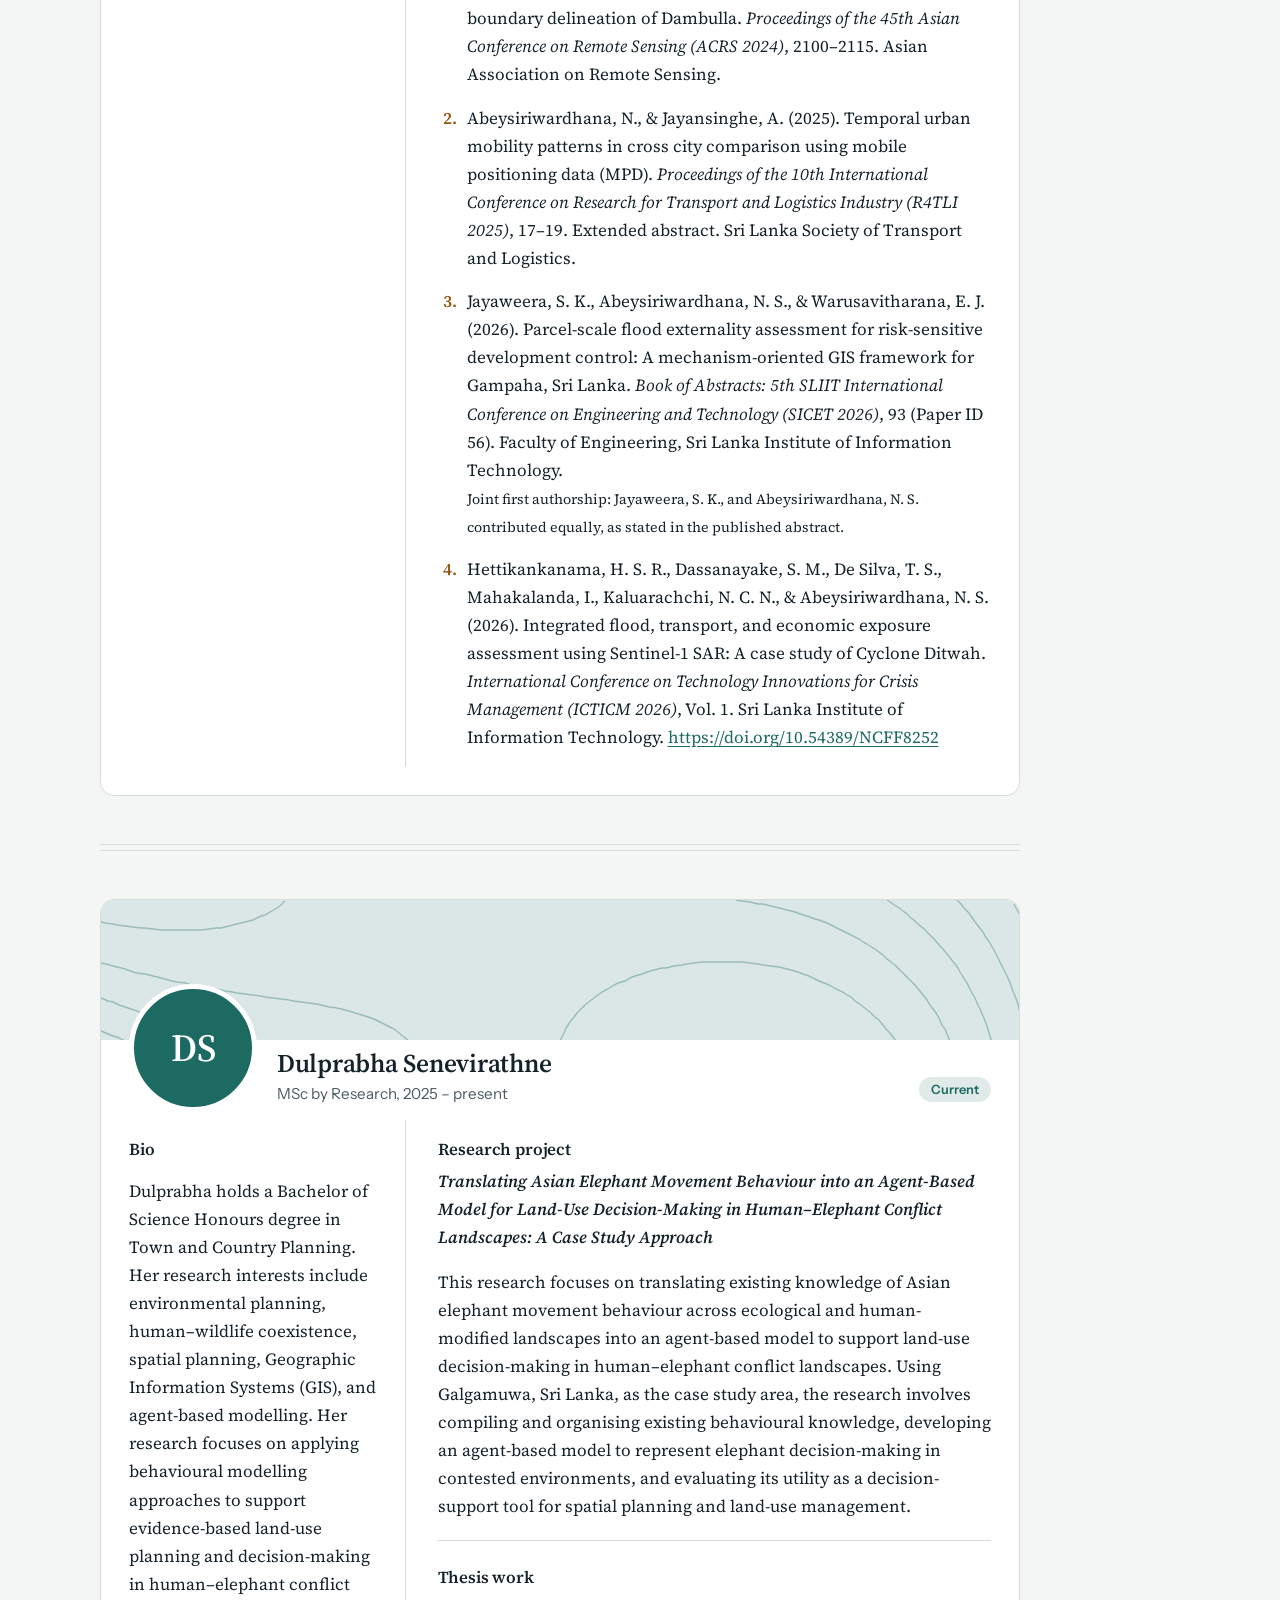
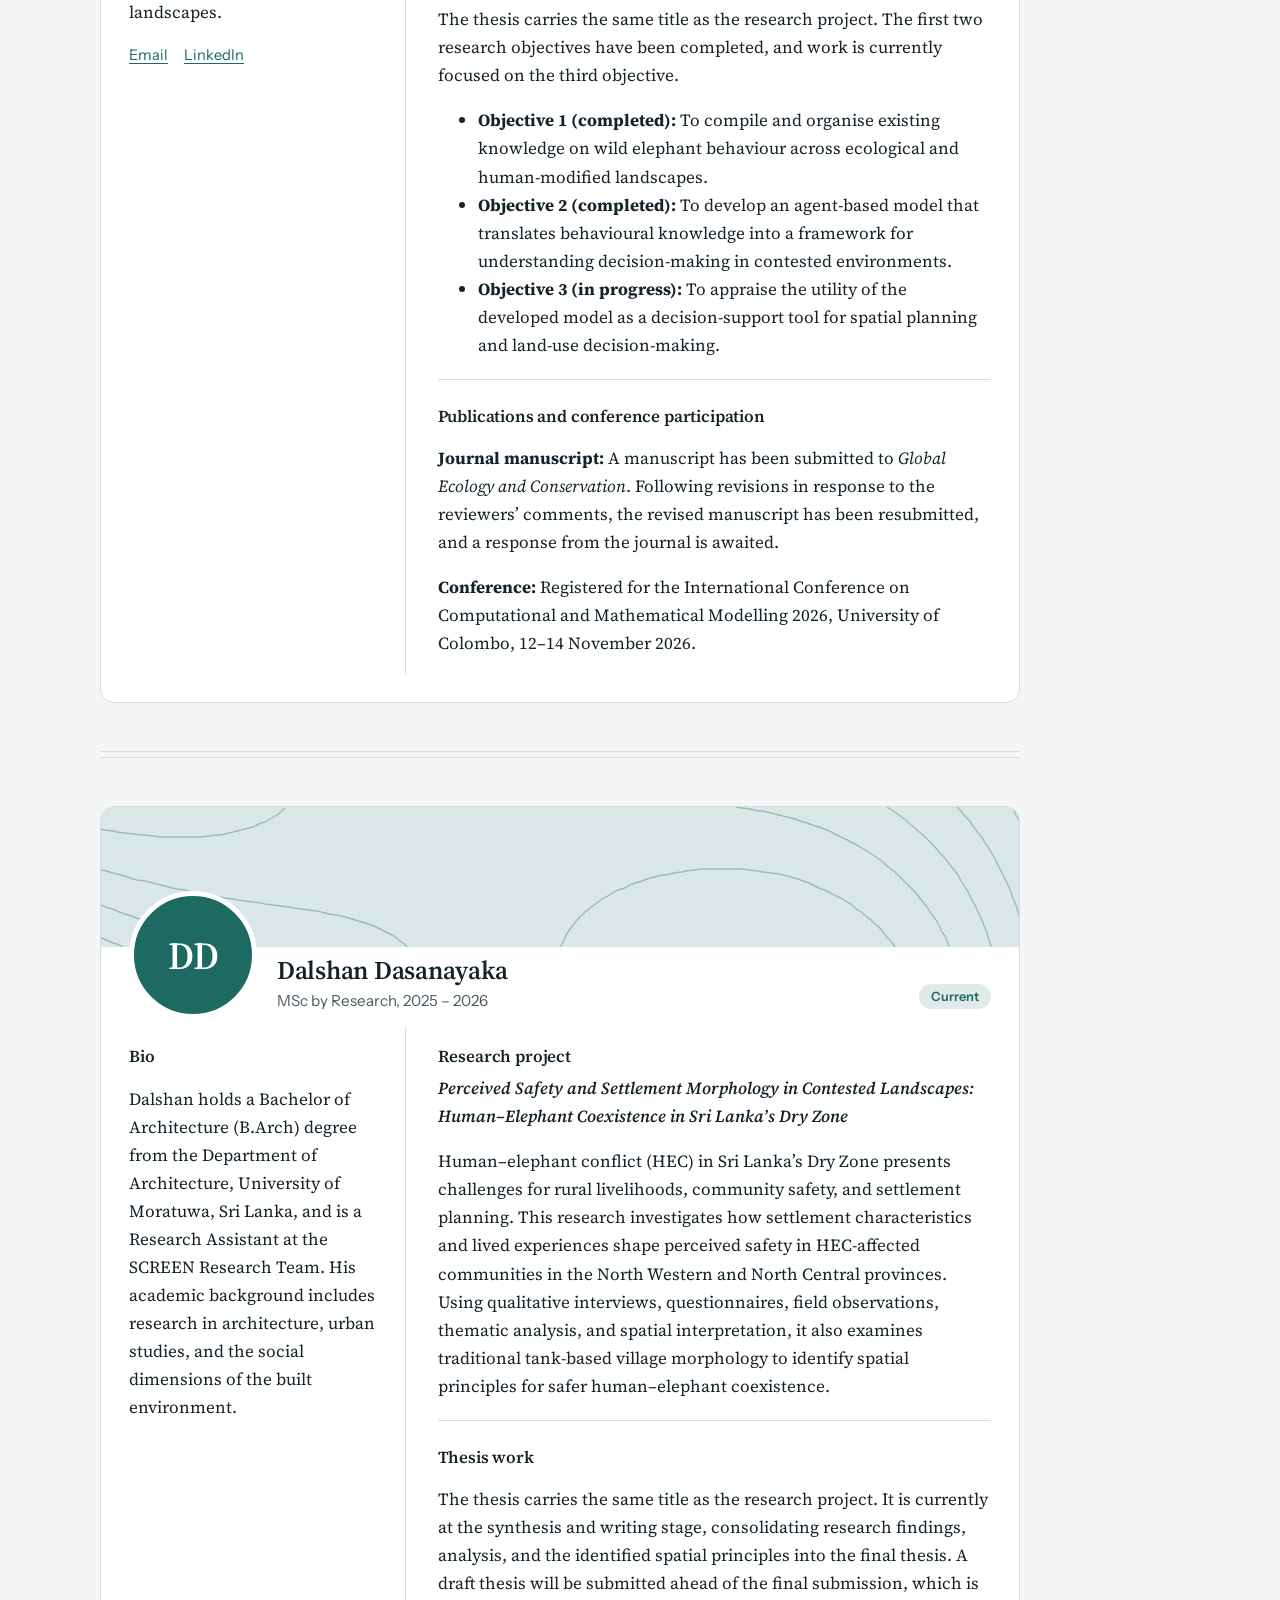
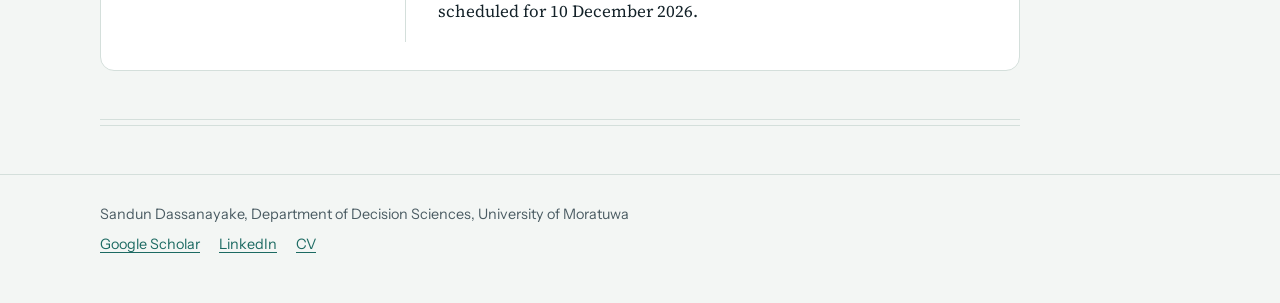
==== commit d6ef7e20: "Update index.html" ====
--- a/postgraduate-research/index.html
+++ b/postgraduate-research/index.html
@@ -38,16 +38,16 @@
 <main id="main" class="wrap">
 
 <div class="feed">
-  <nav class="toc" aria-label="On this page"><a href="#rojitha-h">Rojitha (current)</a><a href="#nayomi-k">Nayomi (current)</a><a href="#nilan-n">Nilan (current)</a></nav>
+  <nav class="toc" aria-label="On this page"><a href="#rojitha-h">Rojitha (current)</a><a href="#nayomi-k">Nayomi (current)</a><a href="#nilan-n">Nilan (current)</a><a href="#dulprabha-s">Dulprabha (current)</a><a href="#dalshan-d">Dalshan (current)</a></nav>
   <hr class="double">
-  
+
 <!-- ============ STUDENT PROFILE: copy from here ============ -->
 <article class="profile" id="rojitha-h">
   <div class="cover"><div class="contours" aria-hidden="true"></div></div>
   <header class="profile-head">
     <div class="avatar">
-      <img src="../assets/img/students/rojitha-h.jpg" alt="Student Name" onerror="this.remove()">
-      <span aria-hidden="true">SN</span>
+      <img src="../assets/img/students/rojitha-h.jpg" alt="Rojitha" onerror="this.remove()">
+      <span aria-hidden="true">R</span>
     </div>
     <div class="who">
       <h2>Rojitha</h2>
@@ -86,13 +86,14 @@
 </article>
 <hr class="double">
 <!-- ============ STUDENT PROFILE: copy to here ============ -->
+
 <!-- ============ STUDENT PROFILE: copy from here ============ -->
 <article class="profile" id="nayomi-k">
   <div class="cover"><div class="contours" aria-hidden="true"></div></div>
   <header class="profile-head">
     <div class="avatar">
-      <img src="../assets/img/students/nayomi-k.jpg" alt="Student Name" onerror="this.remove()">
-      <span aria-hidden="true">SN</span>
+      <img src="../assets/img/students/nayomi-k.jpg" alt="Nayomi" onerror="this.remove()">
+      <span aria-hidden="true">N</span>
     </div>
     <div class="who">
       <h2>Nayomi</h2>
@@ -131,18 +132,149 @@
 </article>
 <hr class="double">
 <!-- ============ STUDENT PROFILE: copy to here ============ -->
+
+<!-- ============ STUDENT PROFILE: copy from here ============ -->
 <article class="profile" id="nilan-n">
   <div class="cover"><div class="contours" aria-hidden="true"></div></div>
   <header class="profile-head">
     <div class="avatar">
-      <img src="../assets/img/students/nilan-n.jpg" alt="Student Name" onerror="this.remove()">
+      <img src="../assets/img/students/nilan-n.jpg" alt="Nilan Abeysiriwardhana" onerror="this.remove()">
+      <span aria-hidden="true">NA</span>
+    </div>
+    <div class="who">
+      <h2>Nilan</h2>
+      <p class="meta">PhD candidate, 2026 – present</p>
+    </div>
+    <span class="status current">Current</span>
+  </header>
+  <div class="profile-body">
+    <aside class="profile-side">
+      <h3>Bio</h3>
+      <p>Nilan is a Town &amp; Country Planning graduate from the University of Moratuwa, with a background in GIS, remote sensing, spatial modelling, and urban analytics. His research interests include geospatial data science, outdoor thermal comfort, microclimate analysis, and spatial optimisation, with a focus on supporting climate-aware tourism planning and destination management.</p>
+    </aside>
+    <div class="profile-main">
+      <section>
+        <h3>Research project</h3>
+        <p class="project-title">Optimising Pedestrian-Level Sensor Locations for Representative Outdoor Thermal Comfort Monitoring at Selected Sri Lankan Tourist Destinations</p>
+        <p>This research aims to develop and evaluate a geospatial approach for selecting a minimum set of monitoring locations that represents the diversity of outdoor thermal environments experienced by tourists. Focusing on tourist walking routes and outdoor activity areas, the proposed approach balances tourist exposure with coverage of substantially distinct microclimates. Temporary field measurements, spatial environmental characteristics, and observed visitor-use patterns will inform the selection and assessment of representative sensor locations. The findings are expected to support efficient thermal comfort monitoring and climate-aware destination management.</p>
+      </section>
+      <section>
+        <h3>Thesis work</h3>
+        <p><strong>PhD research on spatial optimisation of outdoor thermal comfort monitoring locations in Sri Lankan tourist destinations.</strong></p>
+        <p>The research involves reviewing relevant literature, characterising microclimatic diversity and tourist exposure, developing a sensor-location optimisation framework, and evaluating selected locations through temporary field campaigns. Current work focuses on refining the proposal, establishing destination-selection criteria, and designing a feasible measurement and evaluation strategy within available equipment and fieldwork constraints.</p>
+      </section>
+      <section>
+        <h3>Current publications</h3>
+        <ol class="pubs">
+          <li>Abeysiriwardhana, N. S., Thashmila, S. A. C., Warusavitharana, E. J., &amp; Munasinghe, J. N. (2024). Revealing hidden spatial relationships in urban areas using remote sensing: Functional boundary delineation of Dambulla. <em>Proceedings of the 45th Asian Conference on Remote Sensing (ACRS 2024)</em>, 2100–2115. Asian Association on Remote Sensing.</li>
+          <li>Abeysiriwardhana, N., &amp; Jayansinghe, A. (2025). Temporal urban mobility patterns in cross city comparison using mobile positioning data (MPD). <em>Proceedings of the 10th International Conference on Research for Transport and Logistics Industry (R4TLI 2025)</em>, 17–19. Extended abstract. Sri Lanka Society of Transport and Logistics.</li>
+          <li>Jayaweera, S. K., Abeysiriwardhana, N. S., &amp; Warusavitharana, E. J. (2026). Parcel-scale flood externality assessment for risk-sensitive development control: A mechanism-oriented GIS framework for Gampaha, Sri Lanka. <em>Book of Abstracts: 5th SLIIT International Conference on Engineering and Technology (SICET 2026)</em>, 93 (Paper ID 56). Faculty of Engineering, Sri Lanka Institute of Information Technology. <br><small>Joint first authorship: Jayaweera, S. K., and Abeysiriwardhana, N. S. contributed equally, as stated in the published abstract.</small></li>
+          <li>Hettikankanama, H. S. R., Dassanayake, S. M., De Silva, T. S., Mahakalanda, I., Kaluarachchi, N. C. N., &amp; Abeysiriwardhana, N. S. (2026). Integrated flood, transport, and economic exposure assessment using Sentinel-1 SAR: A case study of Cyclone Ditwah. <em>International Conference on Technology Innovations for Crisis Management (ICTICM 2026)</em>, Vol. 1. Sri Lanka Institute of Information Technology. <a href="https://doi.org/10.54389/NCFF8252">https://doi.org/10.54389/NCFF8252</a></li>
+        </ol>
+      </section>
+    </div>
+  </div>
+</article>
+<hr class="double">
+<!-- ============ STUDENT PROFILE: copy to here ============ -->
+
+<!-- ============ STUDENT PROFILE: copy from here ============ -->
+<article class="profile" id="dulprabha-s">
+  <div class="cover"><div class="contours" aria-hidden="true"></div></div>
+  <header class="profile-head">
+    <div class="avatar">
+      <img src="../assets/img/students/dulprabha-s.jpg" alt="Dulprabha Senevirathne" onerror="this.remove()">
+      <span aria-hidden="true">DS</span>
+    </div>
+    <div class="who">
+      <h2>Dulprabha Senevirathne</h2>
+      <p class="meta">MSc by Research, 2025 – present</p>
+    </div>
+    <span class="status current">Current</span>
+  </header>
+  <div class="profile-body">
+    <aside class="profile-side">
+      <h3>Bio</h3>
+      <p>Dulprabha holds a Bachelor of Science Honours degree in Town and Country Planning. Her research interests include environmental planning, human–wildlife coexistence, spatial planning, Geographic Information Systems (GIS), and agent-based modelling. Her research focuses on applying behavioural modelling approaches to support evidence-based land-use planning and decision-making in human–elephant conflict landscapes.</p>
+      <p class="profile-links">
+        <a href="mailto:gdulprabhakamanisenevi@gmail.com">Email</a>
+        <a href="https://www.linkedin.com/in/dulprabha-senevirathne-a270a2244">LinkedIn</a>
+      </p>
+    </aside>
+    <div class="profile-main">
+      <section>
+        <h3>Research project</h3>
+        <p class="project-title">Translating Asian Elephant Movement Behaviour into an Agent-Based Model for Land-Use Decision-Making in Human–Elephant Conflict Landscapes: A Case Study Approach</p>
+        <p>This research focuses on translating existing knowledge of Asian elephant movement behaviour across ecological and human-modified landscapes into an agent-based model to support land-use decision-making in human–elephant conflict landscapes. Using Galgamuwa, Sri Lanka, as the case study area, the research involves compiling and organising existing behavioural knowledge, developing an agent-based model to represent elephant decision-making in contested environments, and evaluating its utility as a decision-support tool for spatial planning and land-use management.</p>
+      </section>
+      <section>
+        <h3>Thesis work</h3>
+        <p>The thesis carries the same title as the research project. The first two research objectives have been completed, and work is currently focused on the third objective.</p>
+        <ul>
+          <li><strong>Objective 1 (completed):</strong> To compile and organise existing knowledge on wild elephant behaviour across ecological and human-modified landscapes.</li>
+          <li><strong>Objective 2 (completed):</strong> To develop an agent-based model that translates behavioural knowledge into a framework for understanding decision-making in contested environments.</li>
+          <li><strong>Objective 3 (in progress):</strong> To appraise the utility of the developed model as a decision-support tool for spatial planning and land-use decision-making.</li>
+        </ul>
+      </section>
+      <section>
+        <h3>Publications and conference participation</h3>
+        <p><strong>Journal manuscript:</strong> A manuscript has been submitted to <em>Global Ecology and Conservation</em>. Following revisions in response to the reviewers’ comments, the revised manuscript has been resubmitted, and a response from the journal is awaited.</p>
+        <p><strong>Conference:</strong> Registered for the International Conference on Computational and Mathematical Modelling 2026, University of Colombo, 12–14 November 2026.</p>
+      </section>
+    </div>
+  </div>
+</article>
+<hr class="double">
+<!-- ============ STUDENT PROFILE: copy to here ============ -->
+
+<!-- ============ STUDENT PROFILE: copy from here ============ -->
+<article class="profile" id="dalshan-d">
+  <div class="cover"><div class="contours" aria-hidden="true"></div></div>
+  <header class="profile-head">
+    <div class="avatar">
+      <img src="../assets/img/students/dalshan-d.jpg" alt="Dalshan Dasanayaka" onerror="this.remove()">
+      <span aria-hidden="true">DD</span>
+    </div>
+    <div class="who">
+      <h2>Dalshan Dasanayaka</h2>
+      <p class="meta">MSc by Research, 2025 – 2026</p>
+    </div>
+    <span class="status current">Current</span>
+  </header>
+  <div class="profile-body">
+    <aside class="profile-side">
+      <h3>Bio</h3>
+      <p>Dalshan holds a Bachelor of Architecture (B.Arch) degree from the Department of Architecture, University of Moratuwa, Sri Lanka, and is a Research Assistant at the SCREEN Research Team. His academic background includes research in architecture, urban studies, and the social dimensions of the built environment.</p>
+    </aside>
+    <div class="profile-main">
+      <section>
+        <h3>Research project</h3>
+        <p class="project-title">Perceived Safety and Settlement Morphology in Contested Landscapes: Human–Elephant Coexistence in Sri Lanka’s Dry Zone</p>
+        <p>Human–elephant conflict (HEC) in Sri Lanka’s Dry Zone presents challenges for rural livelihoods, community safety, and settlement planning. This research investigates how settlement characteristics and lived experiences shape perceived safety in HEC-affected communities in the North Western and North Central provinces. Using qualitative interviews, questionnaires, field observations, thematic analysis, and spatial interpretation, it also examines traditional tank-based village morphology to identify spatial principles for safer human–elephant coexistence.</p>
+      </section>
+      <section>
+        <h3>Thesis work</h3>
+        <p>The thesis carries the same title as the research project. It is currently at the synthesis and writing stage, consolidating research findings, analysis, and the identified spatial principles into the final thesis. A draft thesis will be submitted ahead of the final submission, which is scheduled for 10 December 2026.</p>
+      </section>
+    </div>
+  </div>
+</article>
+<hr class="double">
+<!-- ============ STUDENT PROFILE: copy to here ============ -->
+
+<!-- ============ TEMPLATE: completed student (hidden; copy out of this comment to use) ============
+<article class="profile" id="student-3">
+  <div class="cover"><div class="contours" aria-hidden="true"></div></div>
+  <header class="profile-head">
+    <div class="avatar">
+      <img src="../assets/img/students/student-3.jpg" alt="Student Name" onerror="this.remove()">
       <span aria-hidden="true">SN</span>
     </div>
     <div class="who">
-      <h2>Nilan</h2>
-      <p class="meta">PhD candidate, 2025 – present</p>
-    </div>
-    <span class="status current">Current</span>
+      <h2>Student Name</h2>
+      <p class="meta">MSc by Research, 2021 – 2023</p>
+    </div>
+    <span class="status completed">Completed</span>
   </header>
   <div class="profile-body">
     <aside class="profile-side">
@@ -174,51 +306,7 @@
   </div>
 </article>
 <hr class="double">
-<!-- ============ STUDENT PROFILE: copy from here ============ -->
-<article class="profile" id="student-3">
-  <div class="cover"><div class="contours" aria-hidden="true"></div></div>
-  <header class="profile-head">
-    <div class="avatar">
-      <img src="../assets/img/students/student-3.jpg" alt="Student Name" onerror="this.remove()">
-      <span aria-hidden="true">SN</span>
-    </div>
-    <div class="who">
-      <h2>Student Name</h2>
-      <p class="meta">MSc by Research, 2021 – 2023</p>
-    </div>
-    <span class="status completed">Completed</span>
-  </header>
-  <div class="profile-body">
-    <aside class="profile-side">
-      <h3>Bio</h3>
-      <p>[Two or three sentences about the student: previous degree, background, and research interests.]</p>
-      <p class="profile-links">
-        <a href="mailto:name@example.com">Email</a>
-        <a href="https://www.linkedin.com/">LinkedIn</a>
-        <a href="https://scholar.google.com/">Google Scholar</a>
-      </p>
-    </aside>
-    <div class="profile-main">
-      <section>
-        <h3>Research project</h3>
-        <p class="project-title">[Project title]</p>
-        <p>[A short paragraph describing the problem, the study area or data, and the methods employed.]</p>
-      </section>
-      <section>
-        <h3>Thesis work</h3>
-        <p>[Thesis title, current stage (e.g. literature review, data collection, writing up), and expected submission.]</p>
-      </section>
-      <section>
-        <h3>Current publications</h3>
-        <ol class="pubs">
-          <li><a href="https://doi.org/">[Author(s), Year. Paper title. Journal / Conference.]</a></li>
-        </ol>
-      </section>
-    </div>
-  </div>
-</article>
-<hr class="double">
-<!-- ============ STUDENT PROFILE: copy to here ============ -->
+============ END TEMPLATE ============ -->
 </div>
 </main>
 <footer class="site-foot">
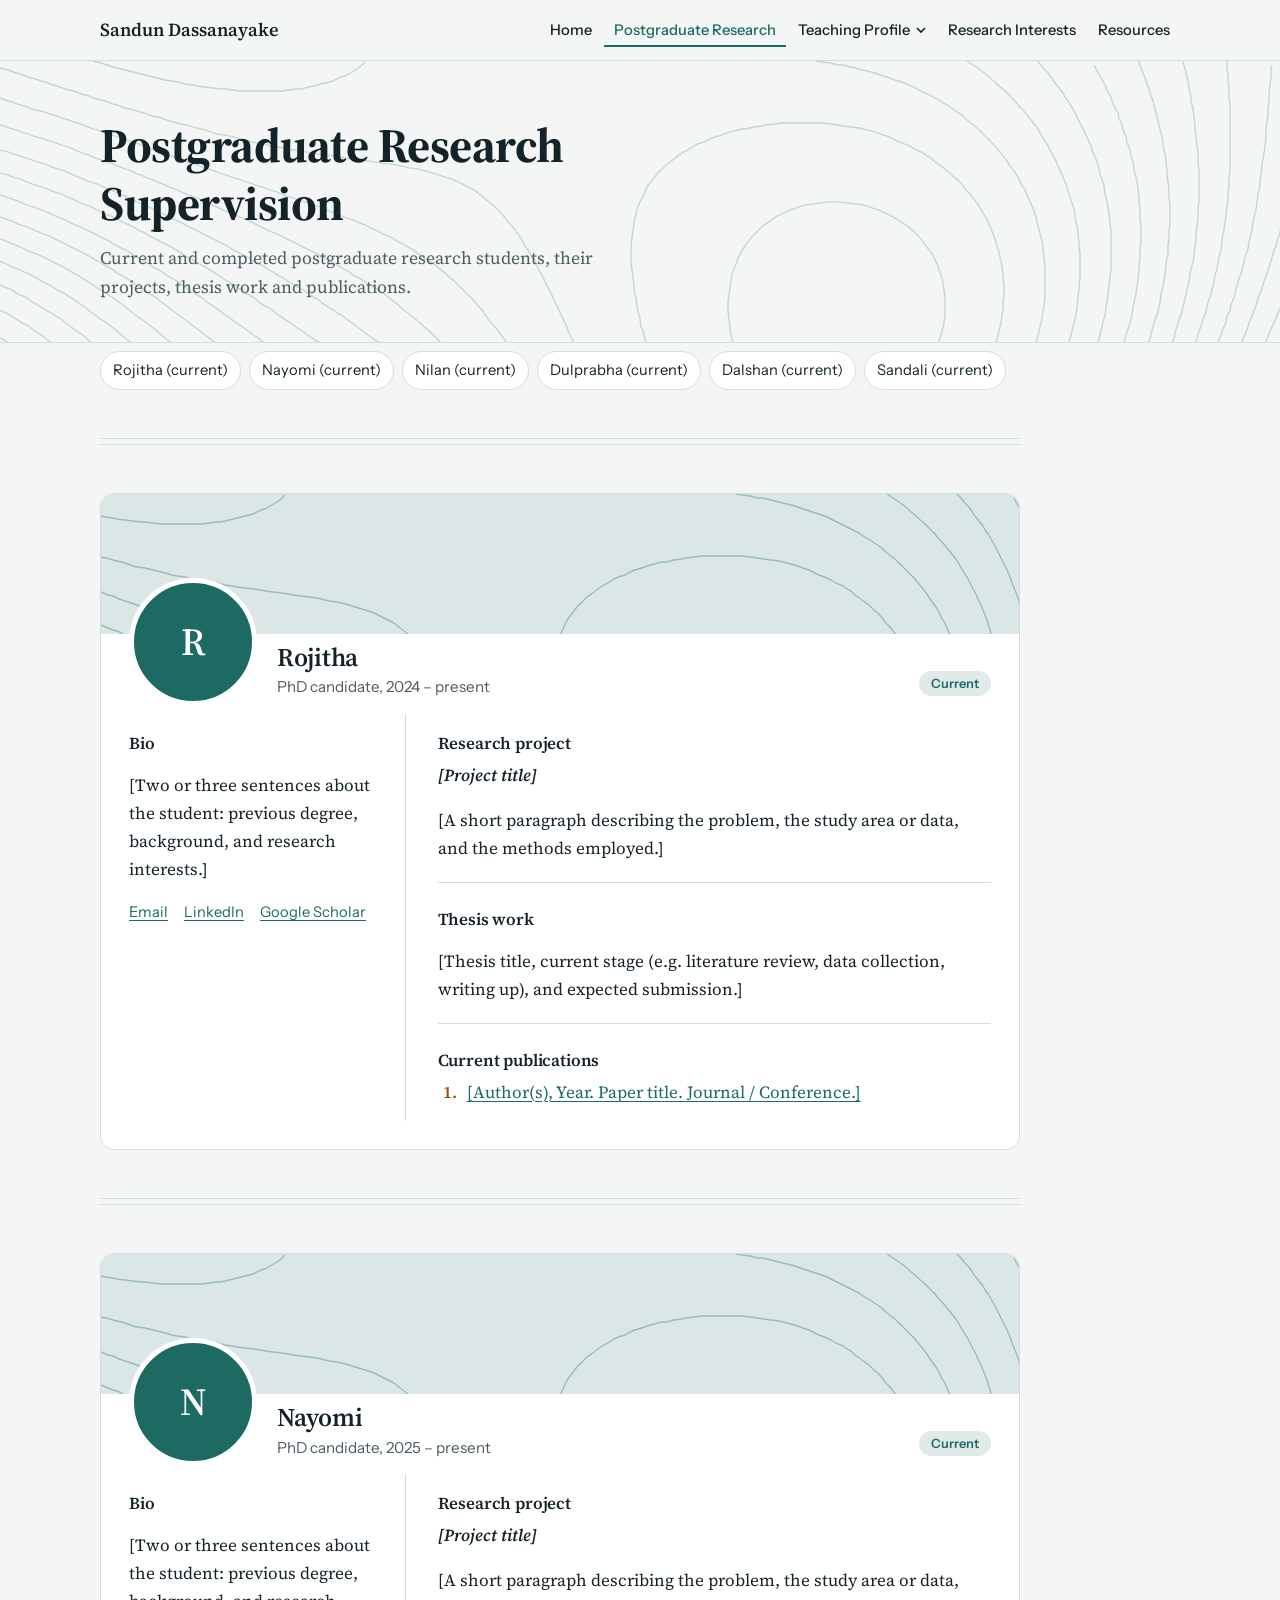
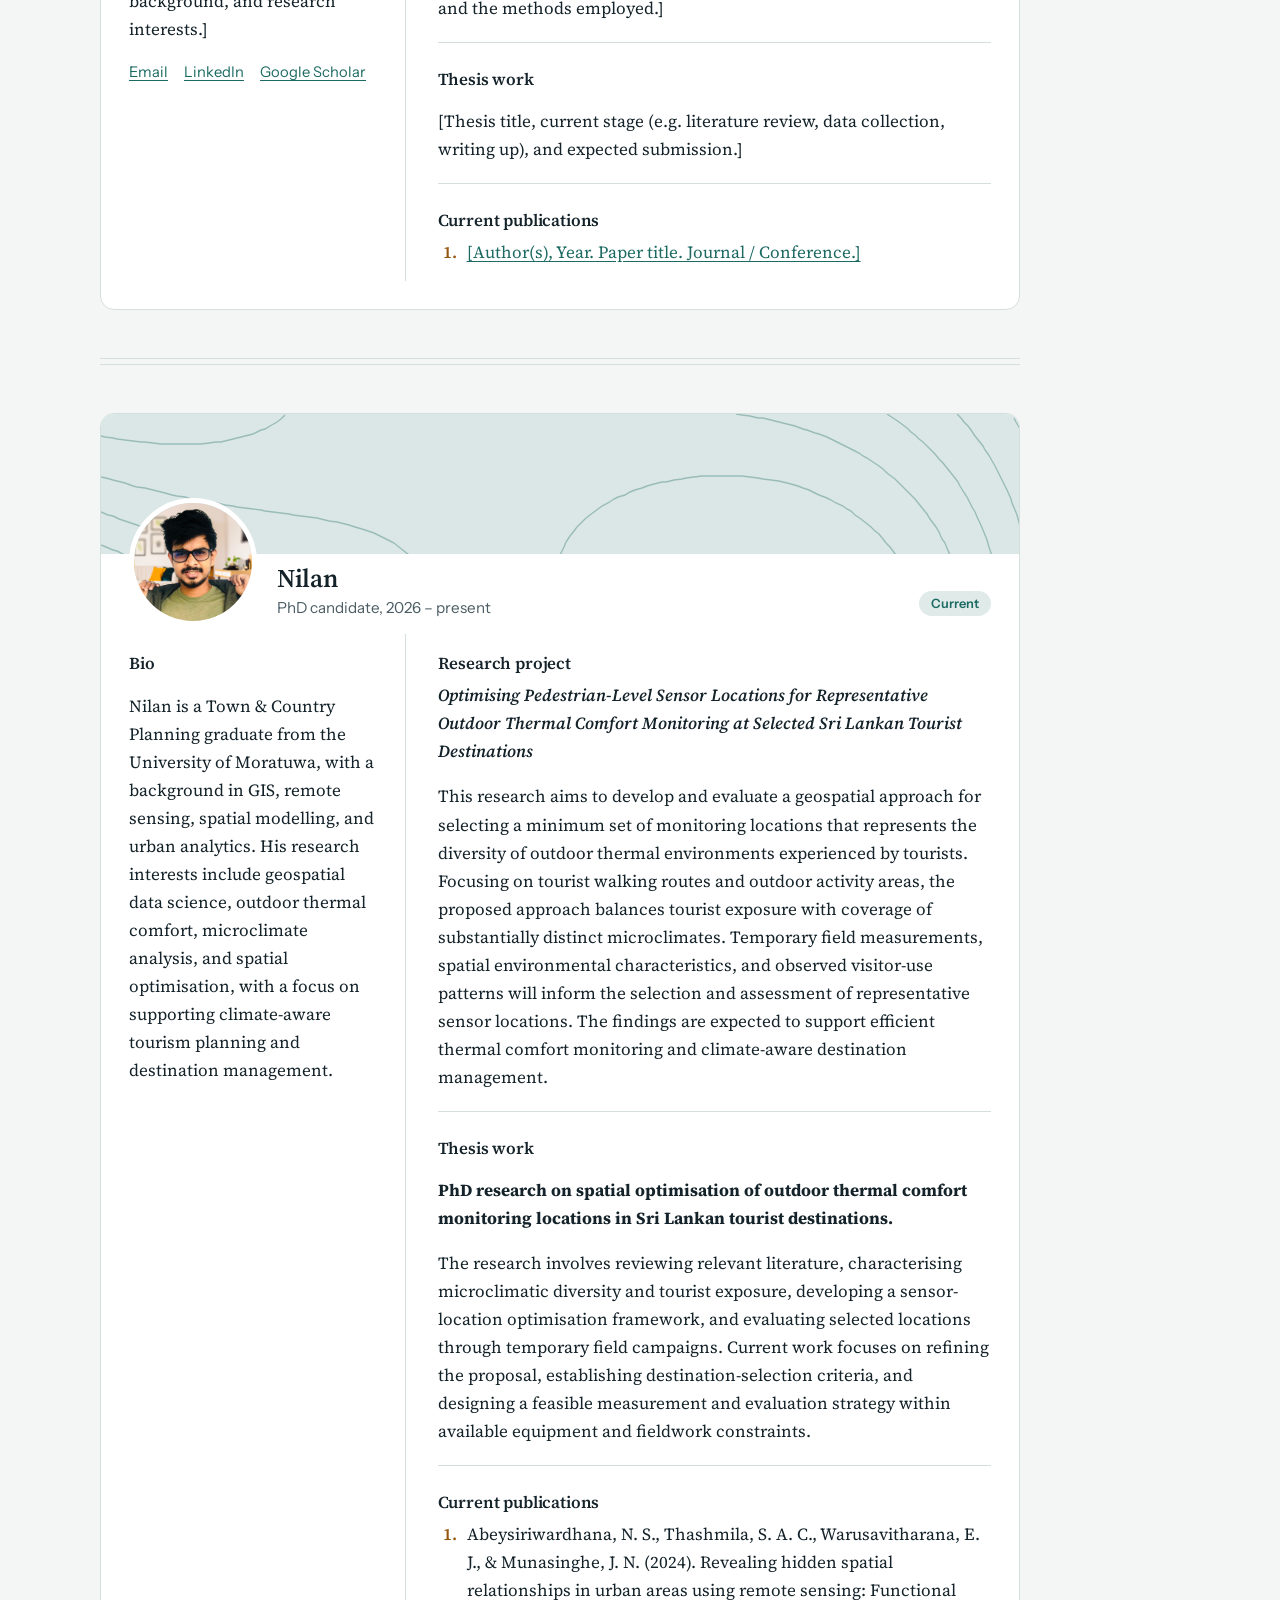
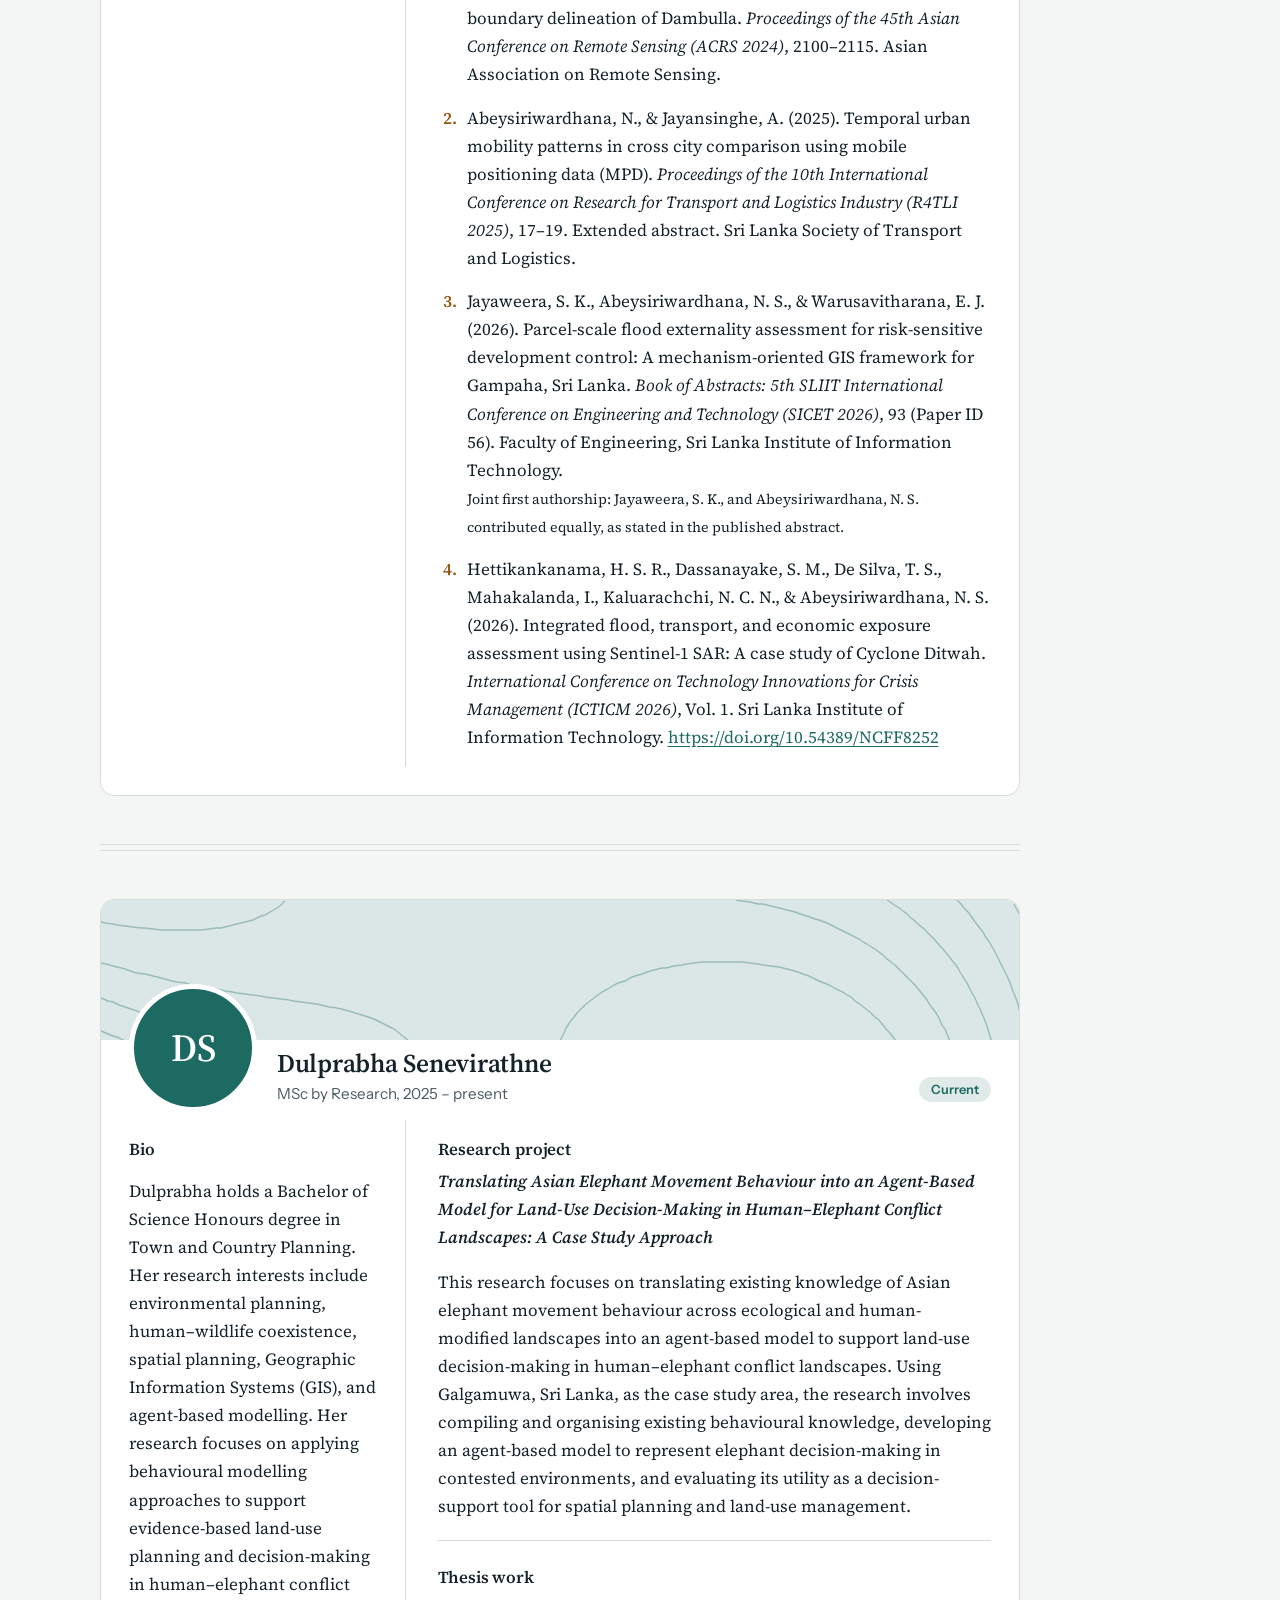
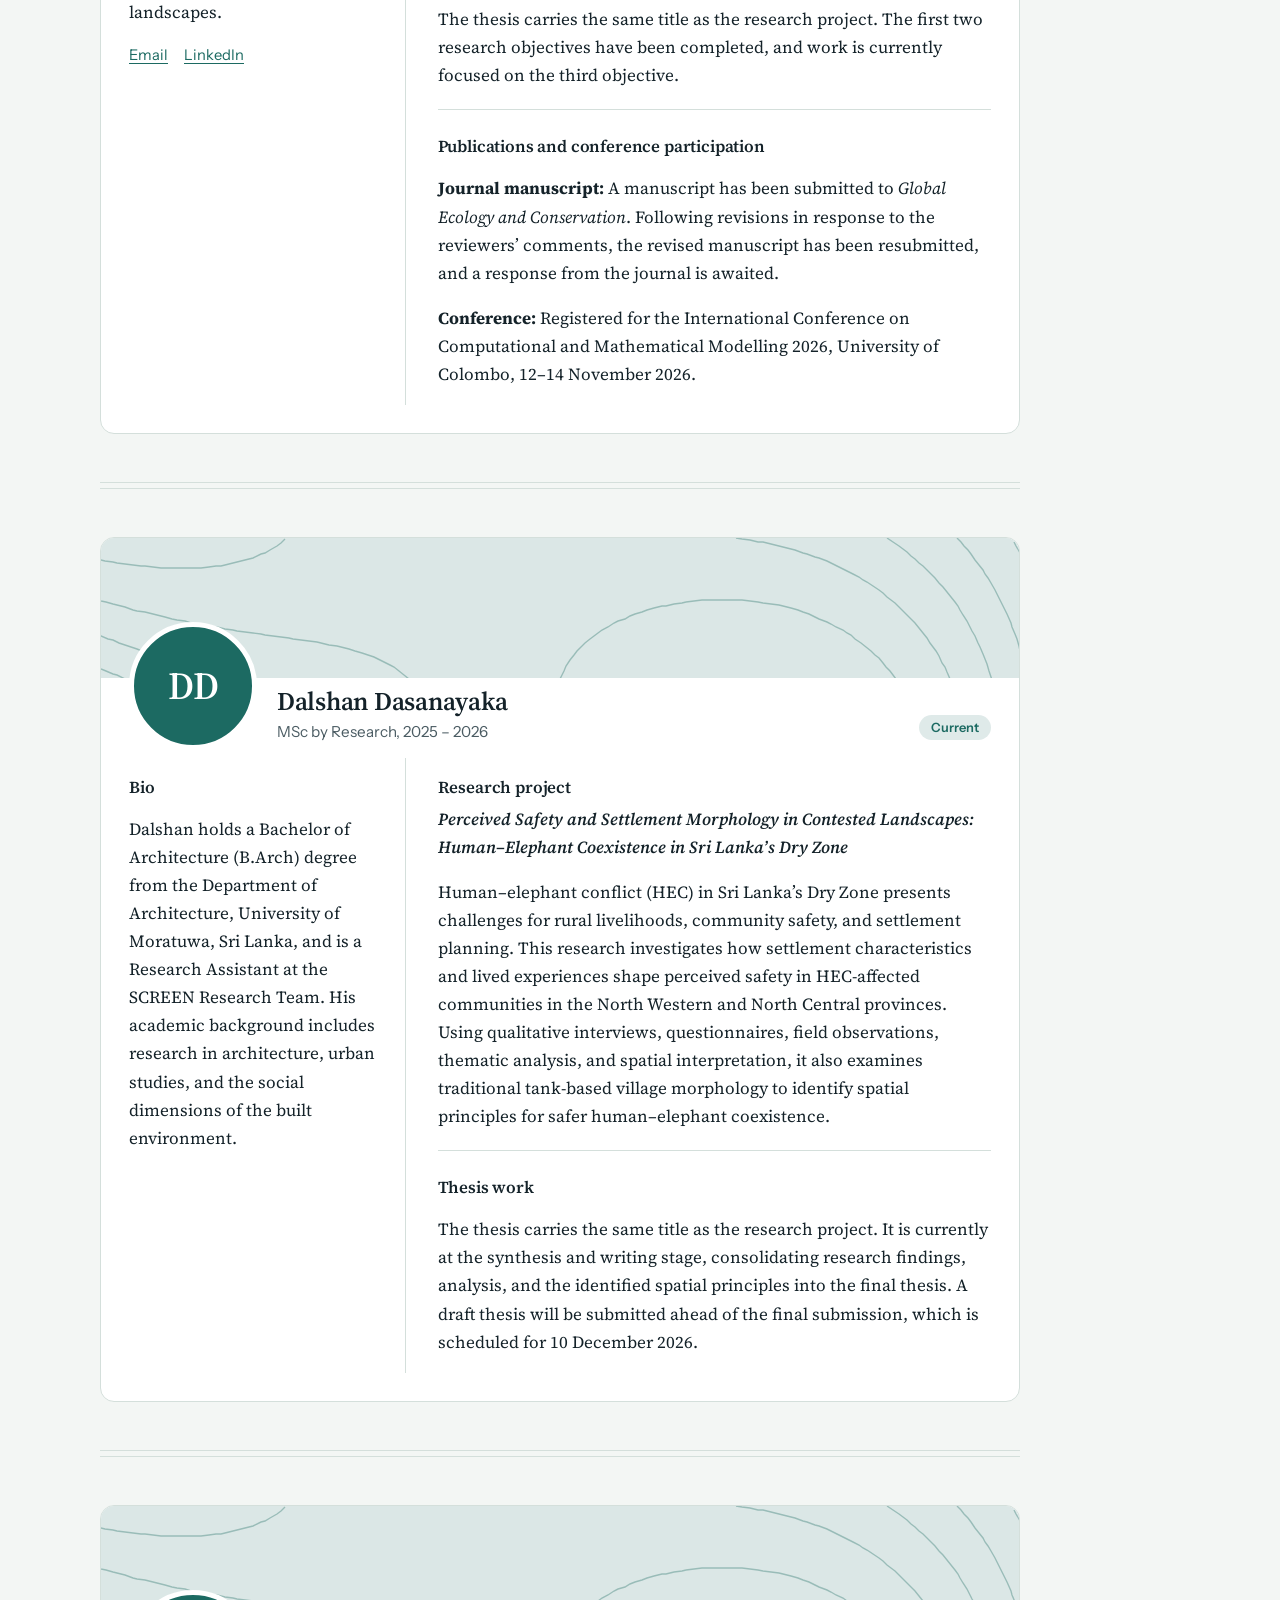
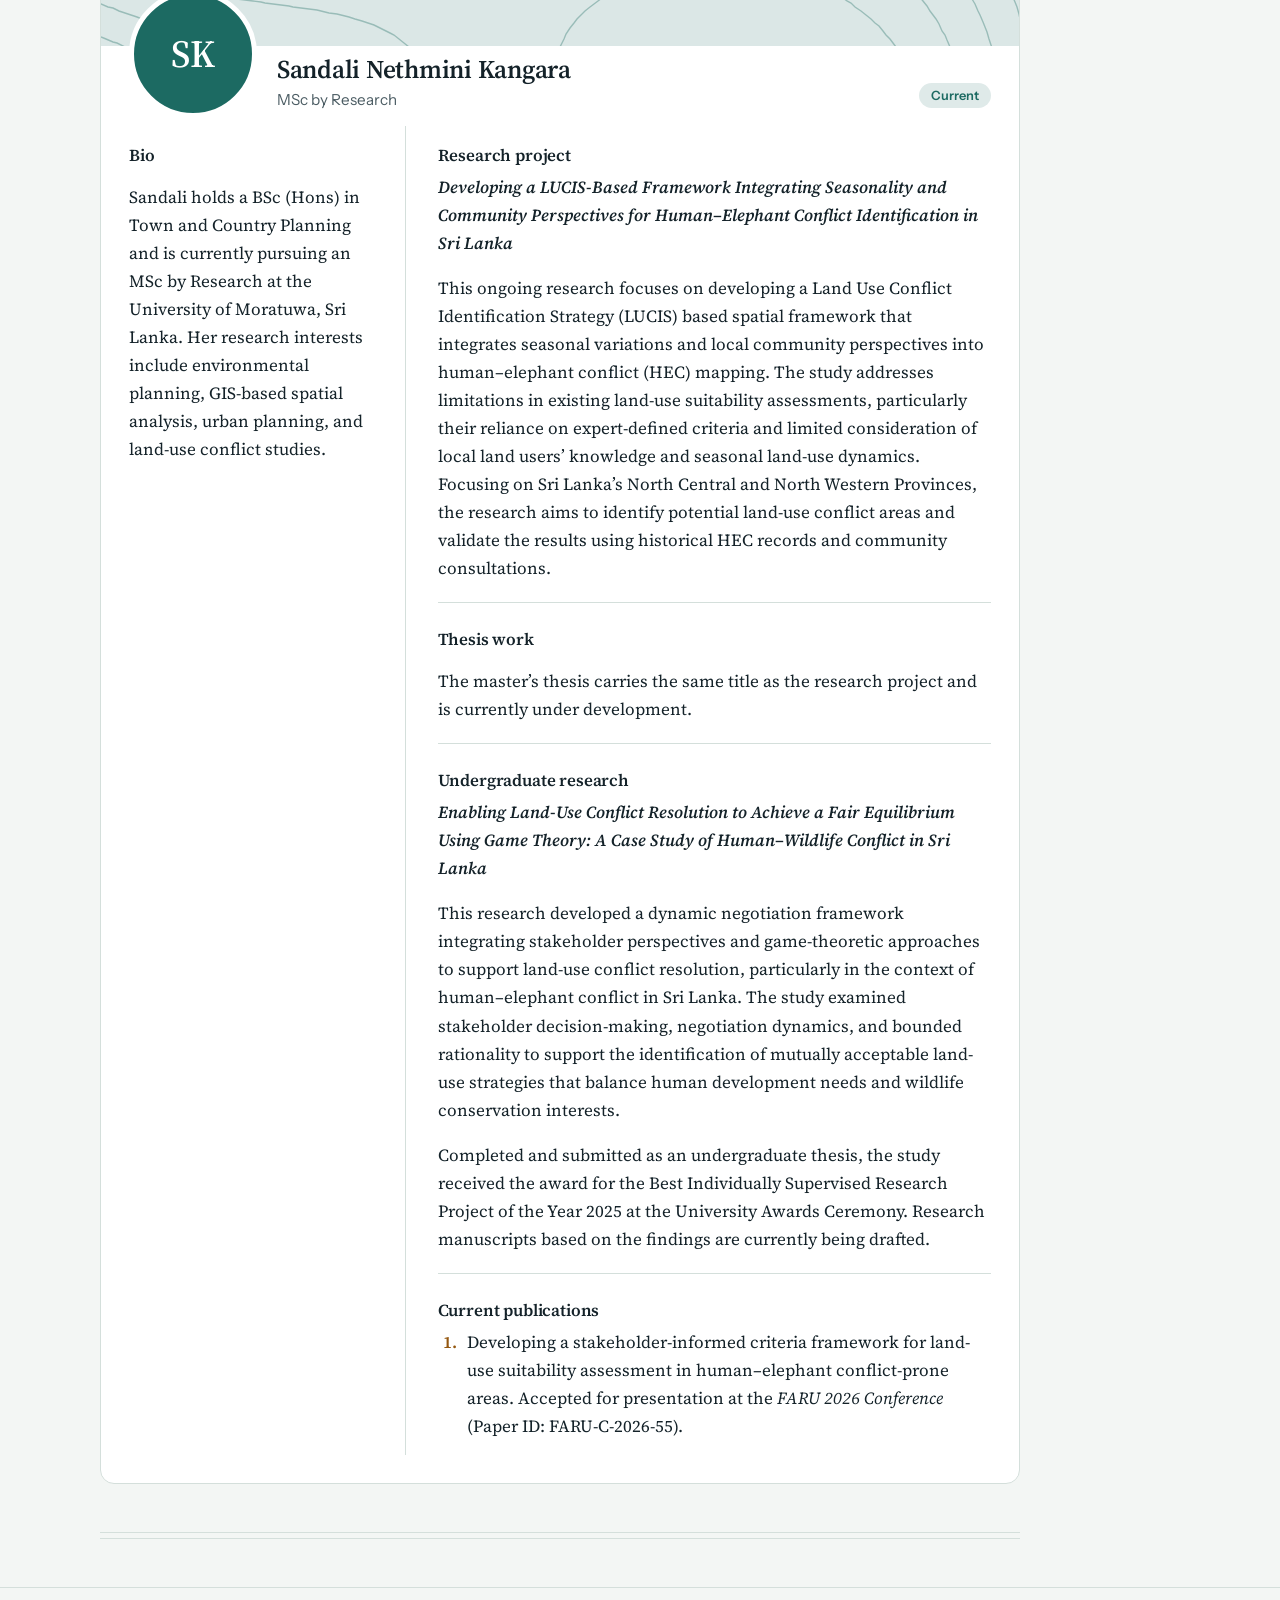
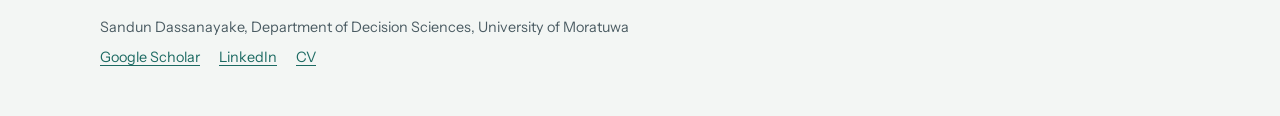
==== commit 9812aada: "Update index.html" ====
--- a/postgraduate-research/index.html
+++ b/postgraduate-research/index.html
@@ -38,7 +38,7 @@
 <main id="main" class="wrap">
 
 <div class="feed">
-  <nav class="toc" aria-label="On this page"><a href="#rojitha-h">Rojitha (current)</a><a href="#nayomi-k">Nayomi (current)</a><a href="#nilan-n">Nilan (current)</a><a href="#dulprabha-s">Dulprabha (current)</a><a href="#dalshan-d">Dalshan (current)</a></nav>
+  <nav class="toc" aria-label="On this page"><a href="#rojitha-h">Rojitha (current)</a><a href="#nayomi-k">Nayomi (current)</a><a href="#nilan-n">Nilan (current)</a><a href="#dulprabha-s">Dulprabha (current)</a><a href="#dalshan-d">Dalshan (current)</a><a href="#sandali-k">Sandali (current)</a></nav>
   <hr class="double">
 
 <!-- ============ STUDENT PROFILE: copy from here ============ -->
@@ -210,11 +210,6 @@
       <section>
         <h3>Thesis work</h3>
         <p>The thesis carries the same title as the research project. The first two research objectives have been completed, and work is currently focused on the third objective.</p>
-        <ul>
-          <li><strong>Objective 1 (completed):</strong> To compile and organise existing knowledge on wild elephant behaviour across ecological and human-modified landscapes.</li>
-          <li><strong>Objective 2 (completed):</strong> To develop an agent-based model that translates behavioural knowledge into a framework for understanding decision-making in contested environments.</li>
-          <li><strong>Objective 3 (in progress):</strong> To appraise the utility of the developed model as a decision-support tool for spatial planning and land-use decision-making.</li>
-        </ul>
       </section>
       <section>
         <h3>Publications and conference participation</h3>
@@ -255,6 +250,53 @@
       <section>
         <h3>Thesis work</h3>
         <p>The thesis carries the same title as the research project. It is currently at the synthesis and writing stage, consolidating research findings, analysis, and the identified spatial principles into the final thesis. A draft thesis will be submitted ahead of the final submission, which is scheduled for 10 December 2026.</p>
+      </section>
+    </div>
+  </div>
+</article>
+<hr class="double">
+<!-- ============ STUDENT PROFILE: copy to here ============ -->
+
+<!-- ============ STUDENT PROFILE: copy from here ============ -->
+<article class="profile" id="sandali-k">
+  <div class="cover"><div class="contours" aria-hidden="true"></div></div>
+  <header class="profile-head">
+    <div class="avatar">
+      <img src="../assets/img/students/sandali-k.jpg" alt="Sandali Nethmini Kangara" onerror="this.remove()">
+      <span aria-hidden="true">SK</span>
+    </div>
+    <div class="who">
+      <h2>Sandali Nethmini Kangara</h2>
+      <p class="meta">MSc by Research</p>
+    </div>
+    <span class="status current">Current</span>
+  </header>
+  <div class="profile-body">
+    <aside class="profile-side">
+      <h3>Bio</h3>
+      <p>Sandali holds a BSc (Hons) in Town and Country Planning and is currently pursuing an MSc by Research at the University of Moratuwa, Sri Lanka. Her research interests include environmental planning, GIS-based spatial analysis, urban planning, and land-use conflict studies.</p>
+    </aside>
+    <div class="profile-main">
+      <section>
+        <h3>Research project</h3>
+        <p class="project-title">Developing a LUCIS-Based Framework Integrating Seasonality and Community Perspectives for Human–Elephant Conflict Identification in Sri Lanka</p>
+        <p>This ongoing research focuses on developing a Land Use Conflict Identification Strategy (LUCIS) based spatial framework that integrates seasonal variations and local community perspectives into human–elephant conflict (HEC) mapping. The study addresses limitations in existing land-use suitability assessments, particularly their reliance on expert-defined criteria and limited consideration of local land users’ knowledge and seasonal land-use dynamics. Focusing on Sri Lanka’s North Central and North Western Provinces, the research aims to identify potential land-use conflict areas and validate the results using historical HEC records and community consultations.</p>
+      </section>
+      <section>
+        <h3>Thesis work</h3>
+        <p>The master’s thesis carries the same title as the research project and is currently under development.</p>
+      </section>
+      <section>
+        <h3>Undergraduate research</h3>
+        <p class="project-title">Enabling Land-Use Conflict Resolution to Achieve a Fair Equilibrium Using Game Theory: A Case Study of Human–Wildlife Conflict in Sri Lanka</p>
+        <p>This research developed a dynamic negotiation framework integrating stakeholder perspectives and game-theoretic approaches to support land-use conflict resolution, particularly in the context of human–elephant conflict in Sri Lanka. The study examined stakeholder decision-making, negotiation dynamics, and bounded rationality to support the identification of mutually acceptable land-use strategies that balance human development needs and wildlife conservation interests.</p>
+        <p>Completed and submitted as an undergraduate thesis, the study received the award for the Best Individually Supervised Research Project of the Year 2025 at the University Awards Ceremony. Research manuscripts based on the findings are currently being drafted.</p>
+      </section>
+      <section>
+        <h3>Current publications</h3>
+        <ol class="pubs">
+          <li>Developing a stakeholder-informed criteria framework for land-use suitability assessment in human–elephant conflict-prone areas. Accepted for presentation at the <em>FARU 2026 Conference</em> (Paper ID: FARU-C-2026-55).</li>
+        </ol>
       </section>
     </div>
   </div>
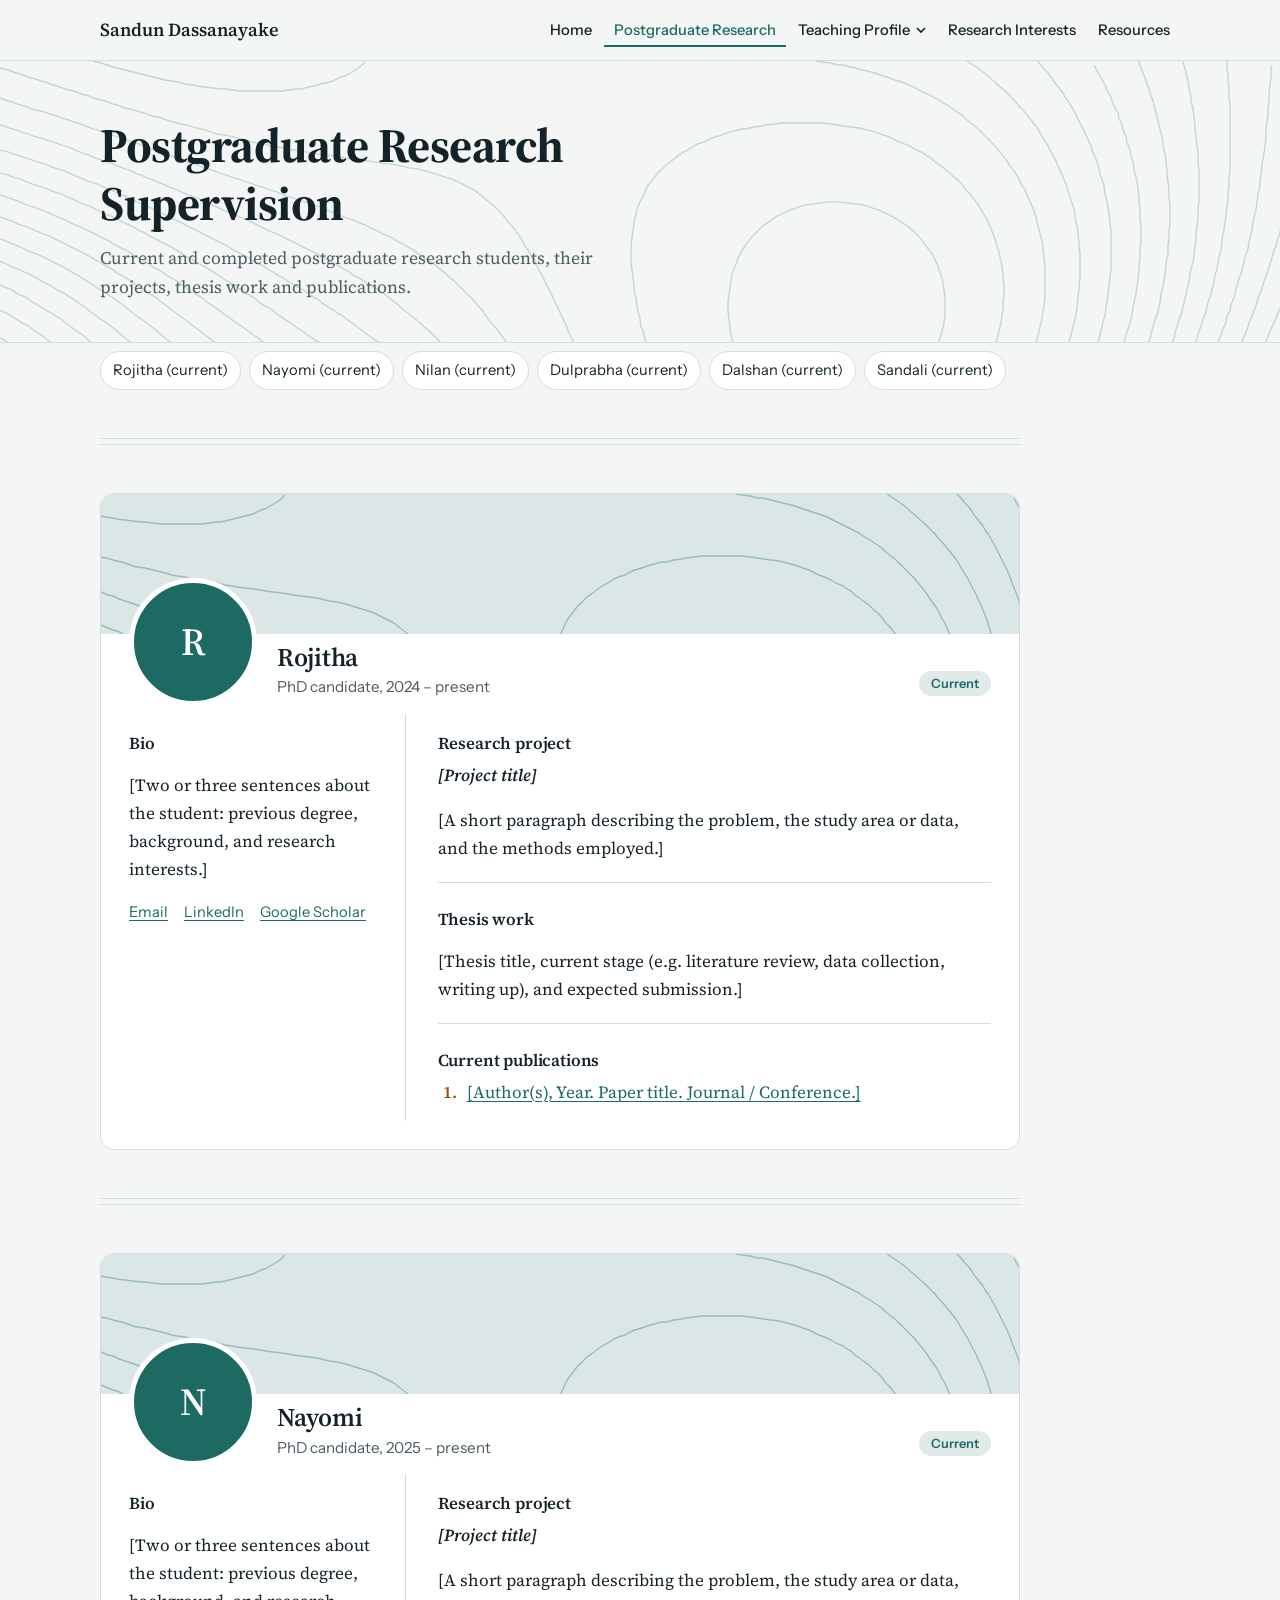
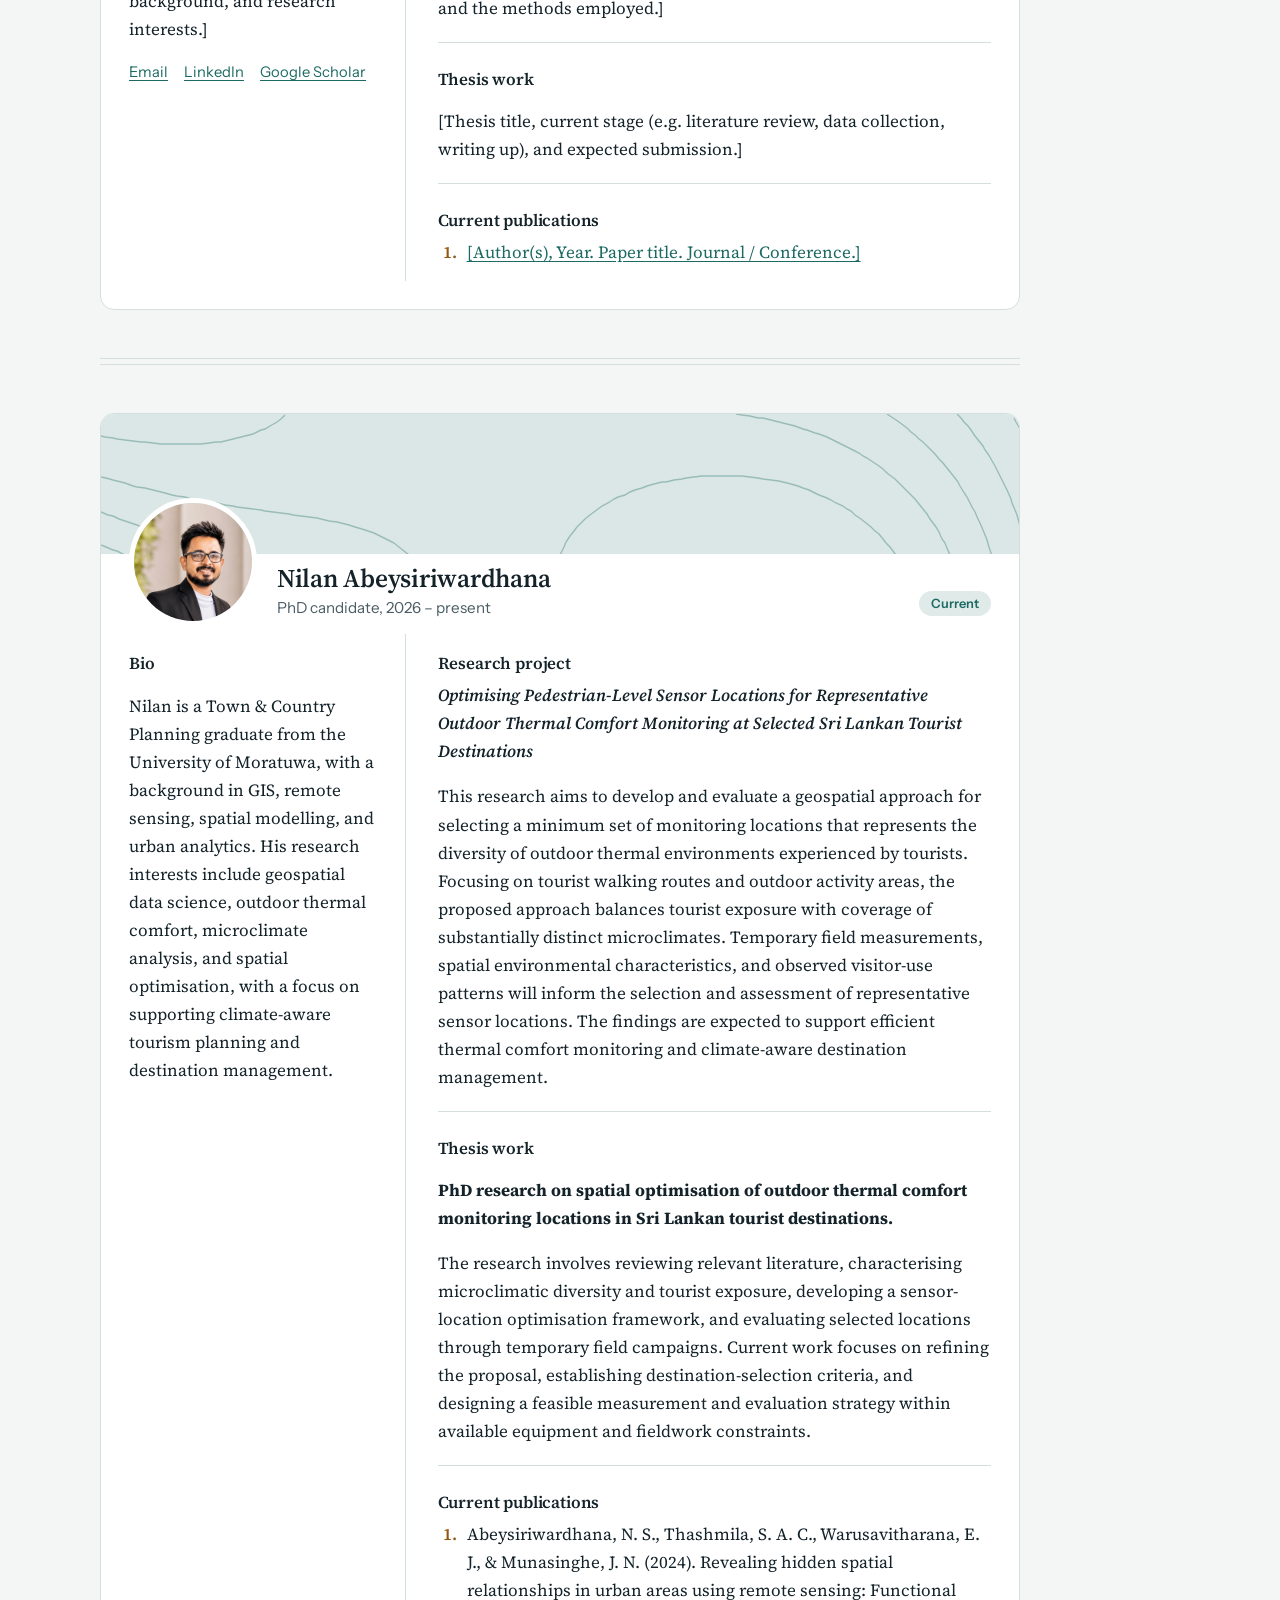
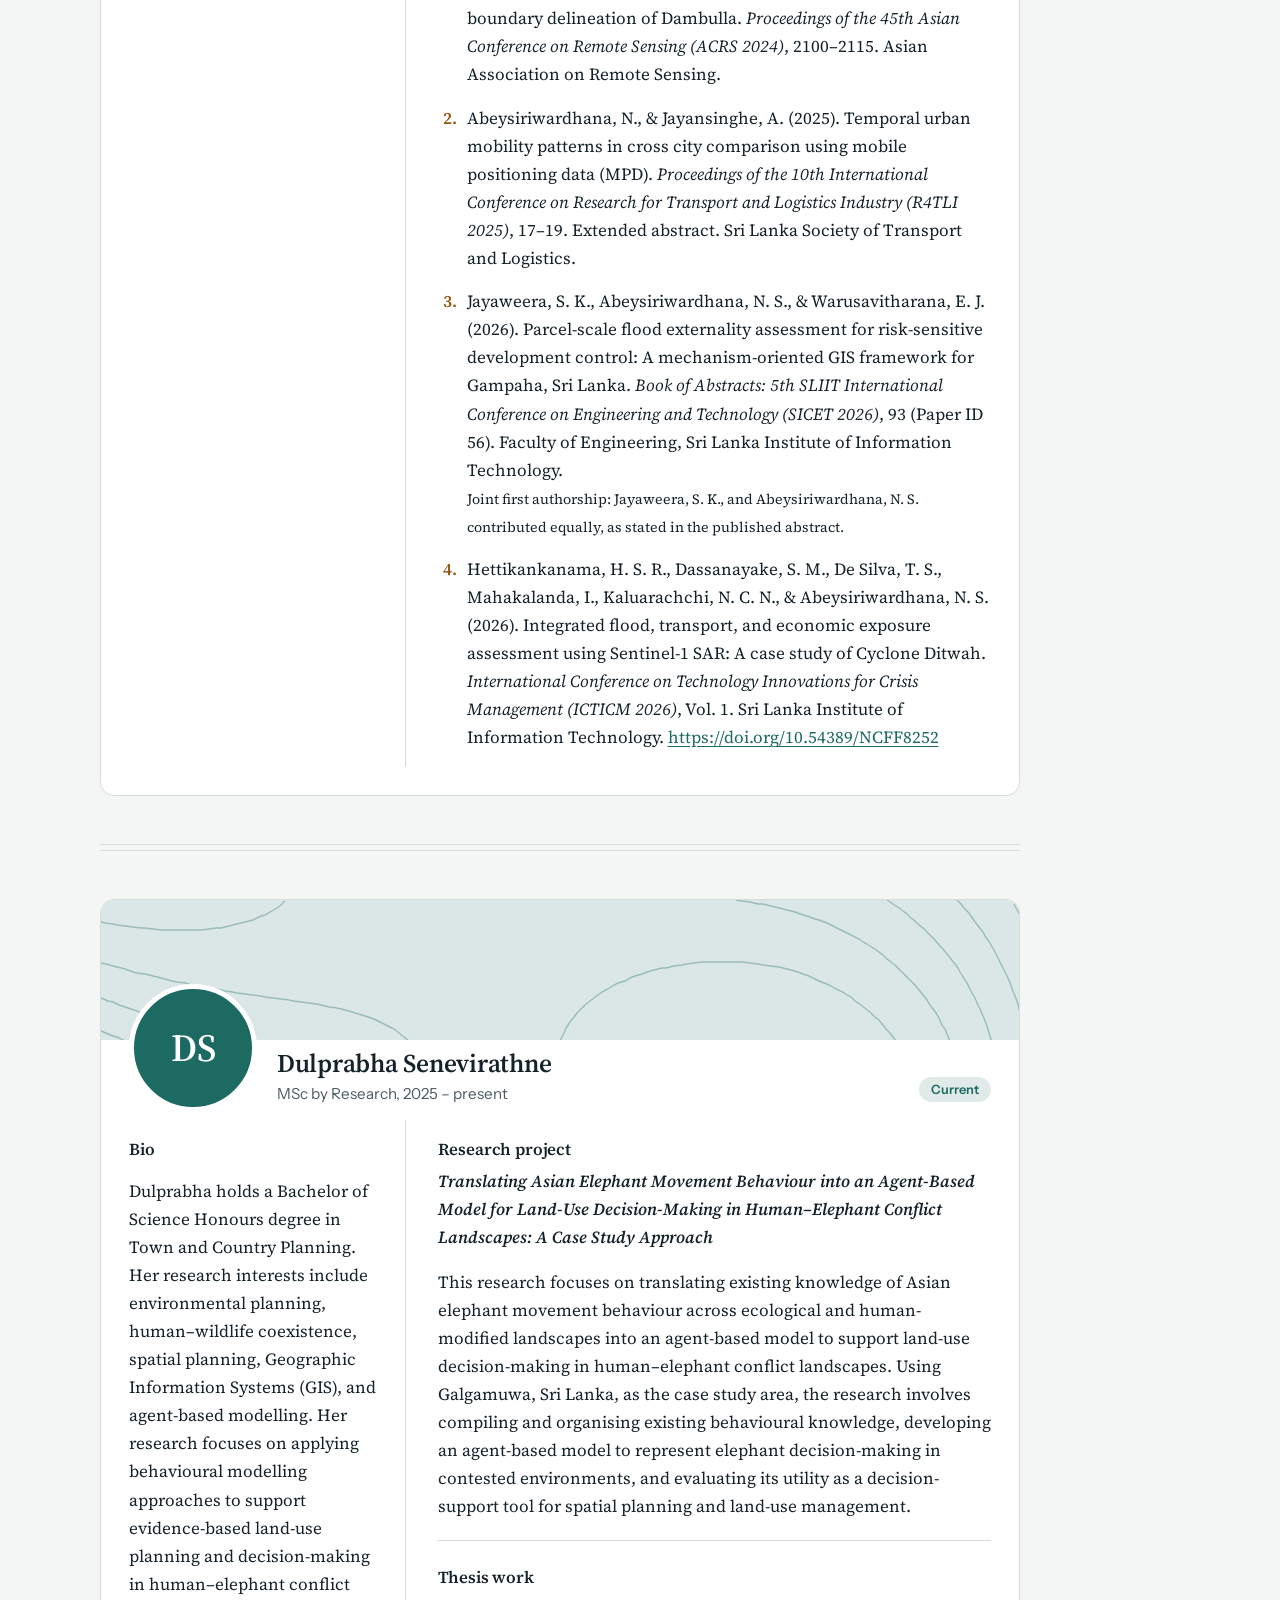
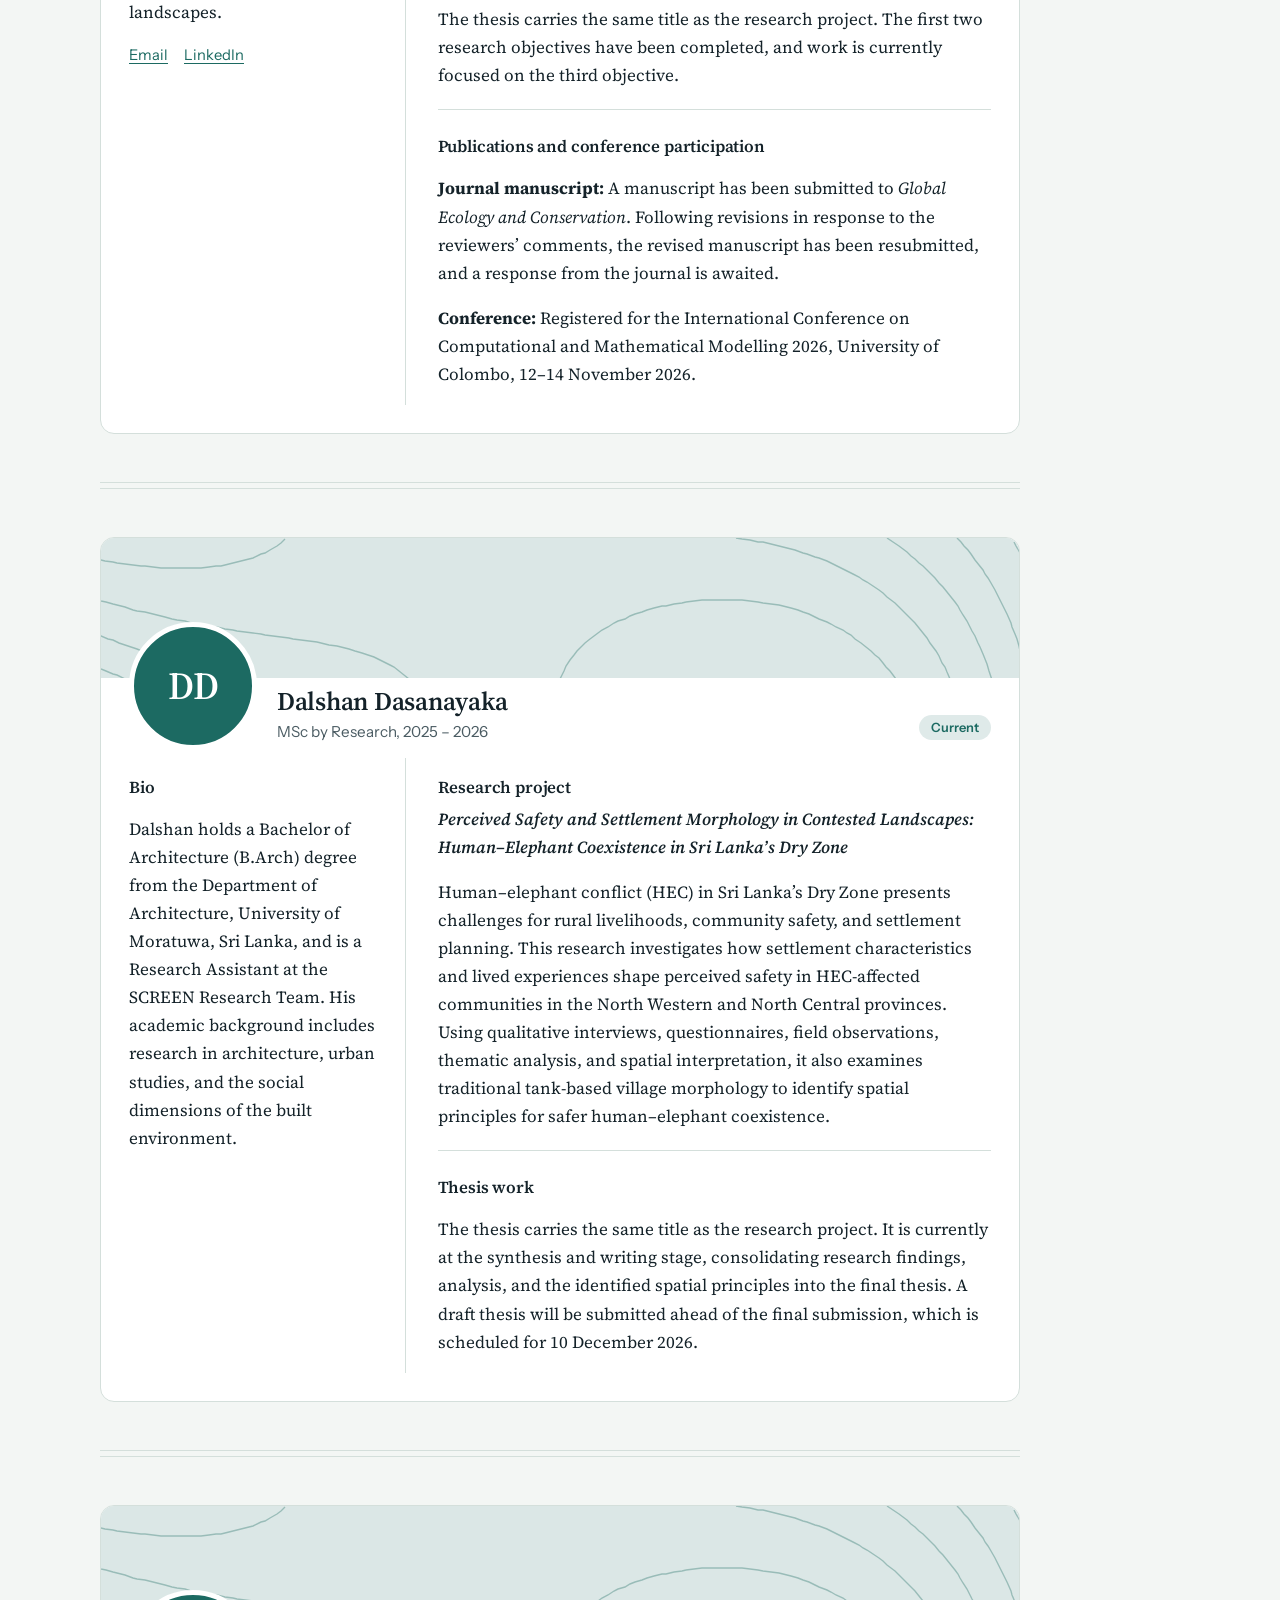
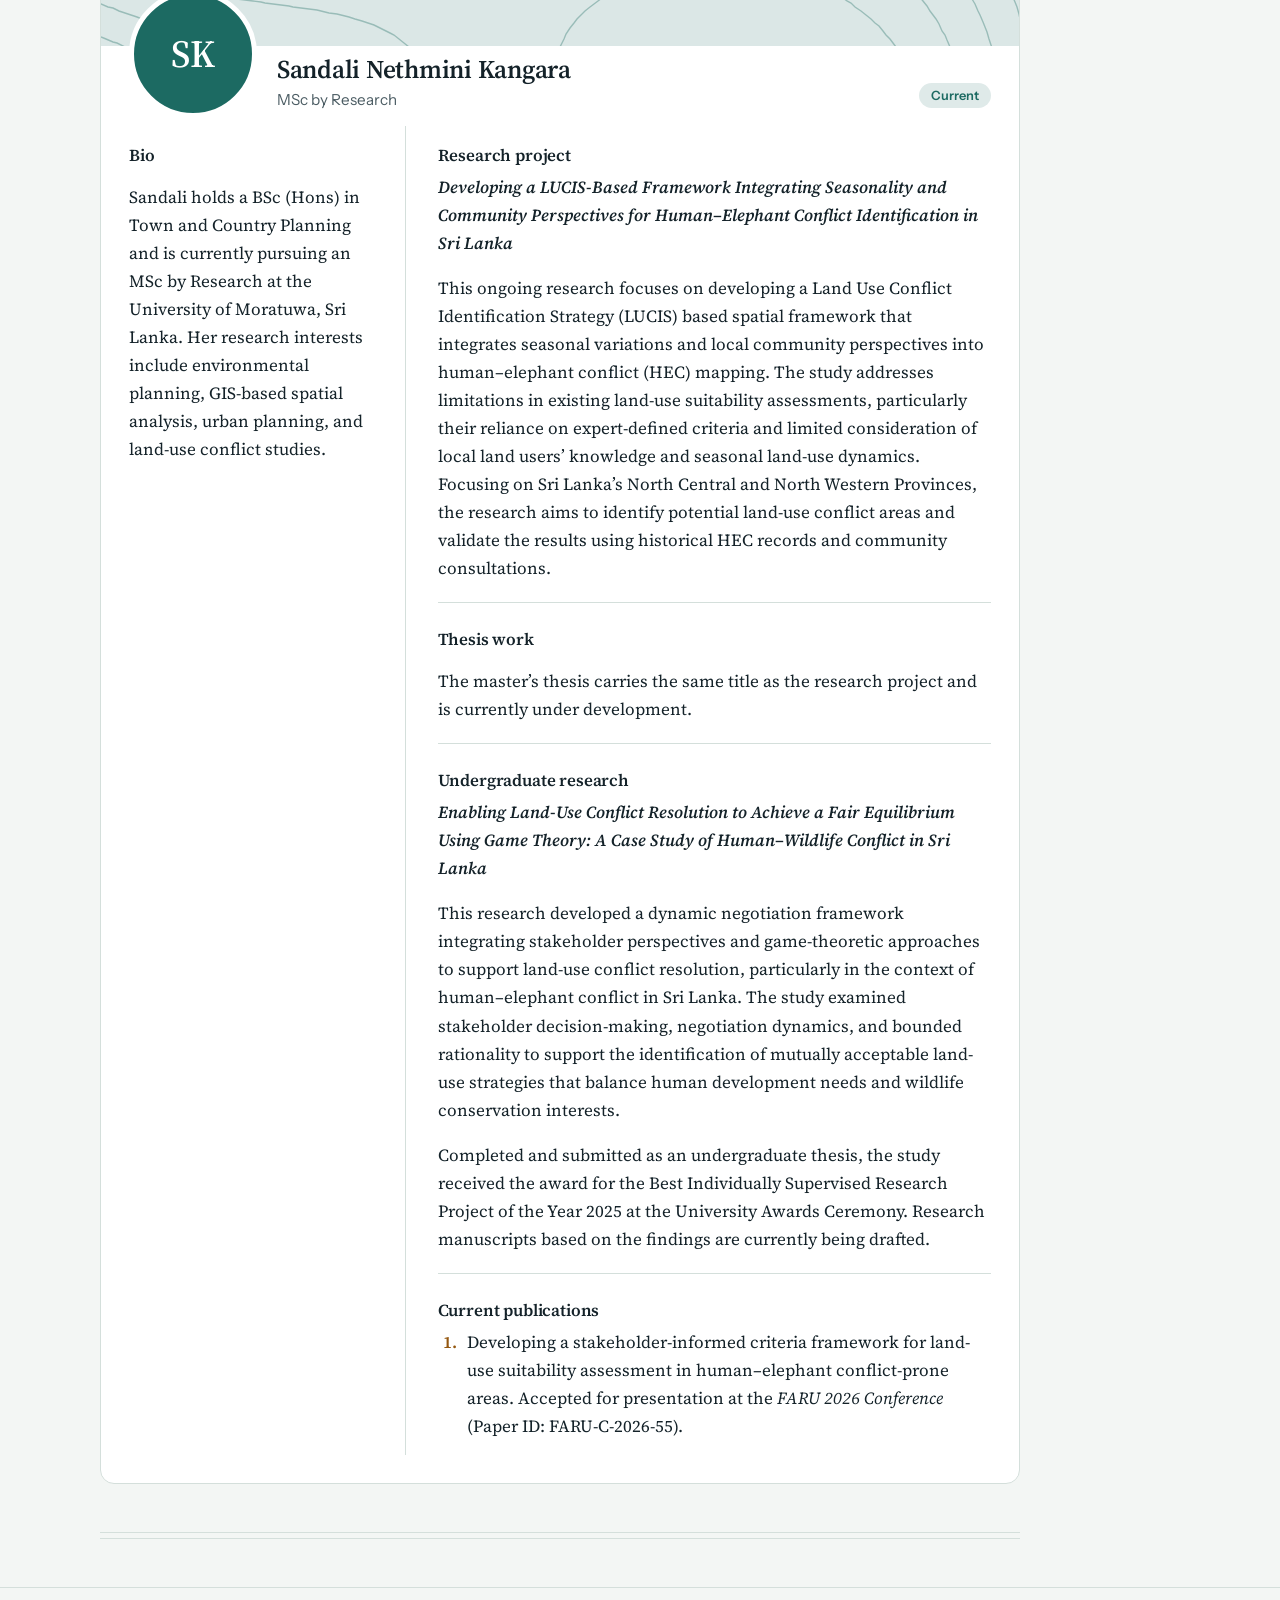
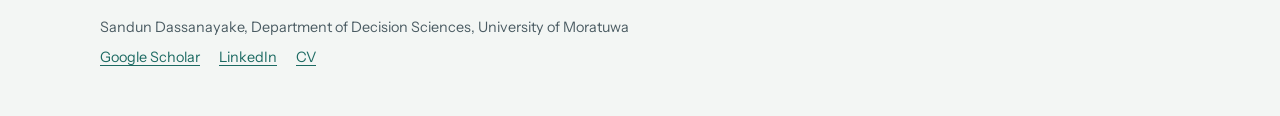
==== commit 7f39ac4f: "Update index.html" ====
--- a/postgraduate-research/index.html
+++ b/postgraduate-research/index.html
@@ -142,7 +142,7 @@
       <span aria-hidden="true">NA</span>
     </div>
     <div class="who">
-      <h2>Nilan</h2>
+      <h2>Nilan Abeysiriwardhana</h2>
       <p class="meta">PhD candidate, 2026 – present</p>
     </div>
     <span class="status current">Current</span>
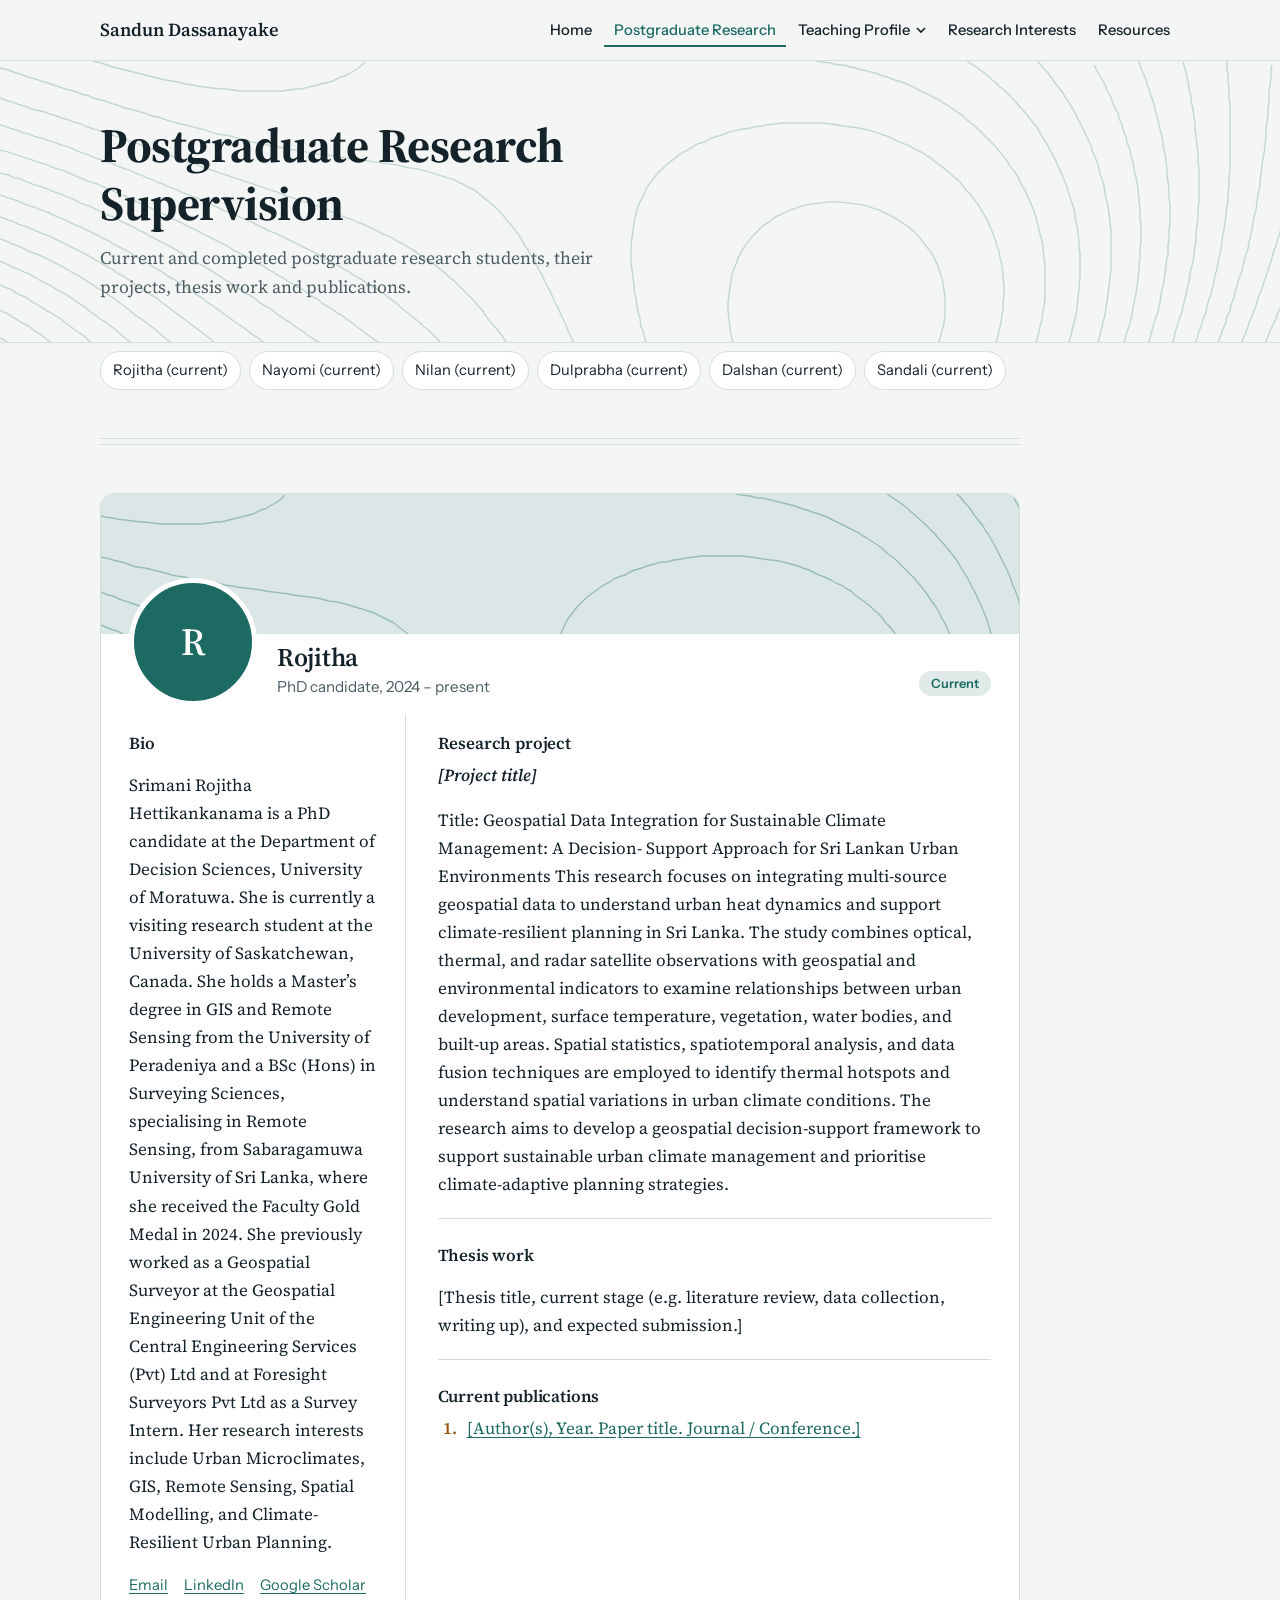
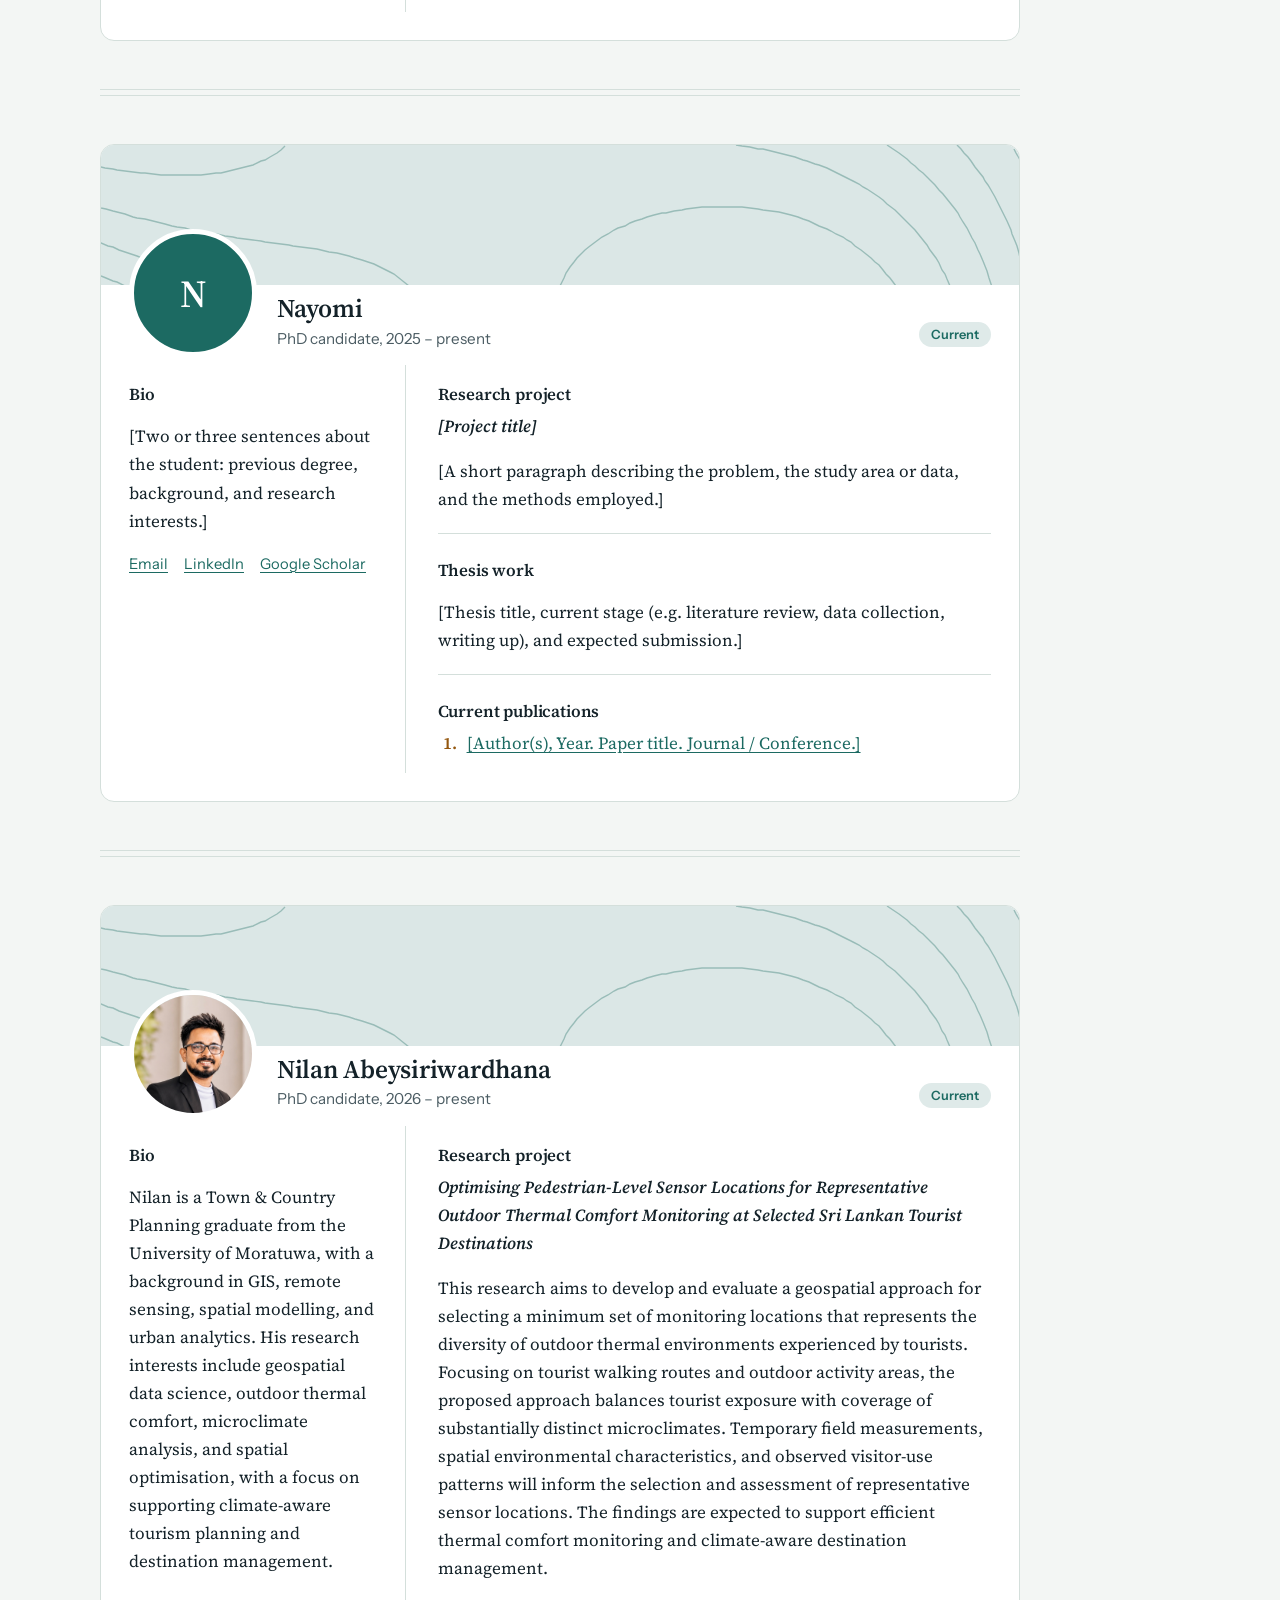
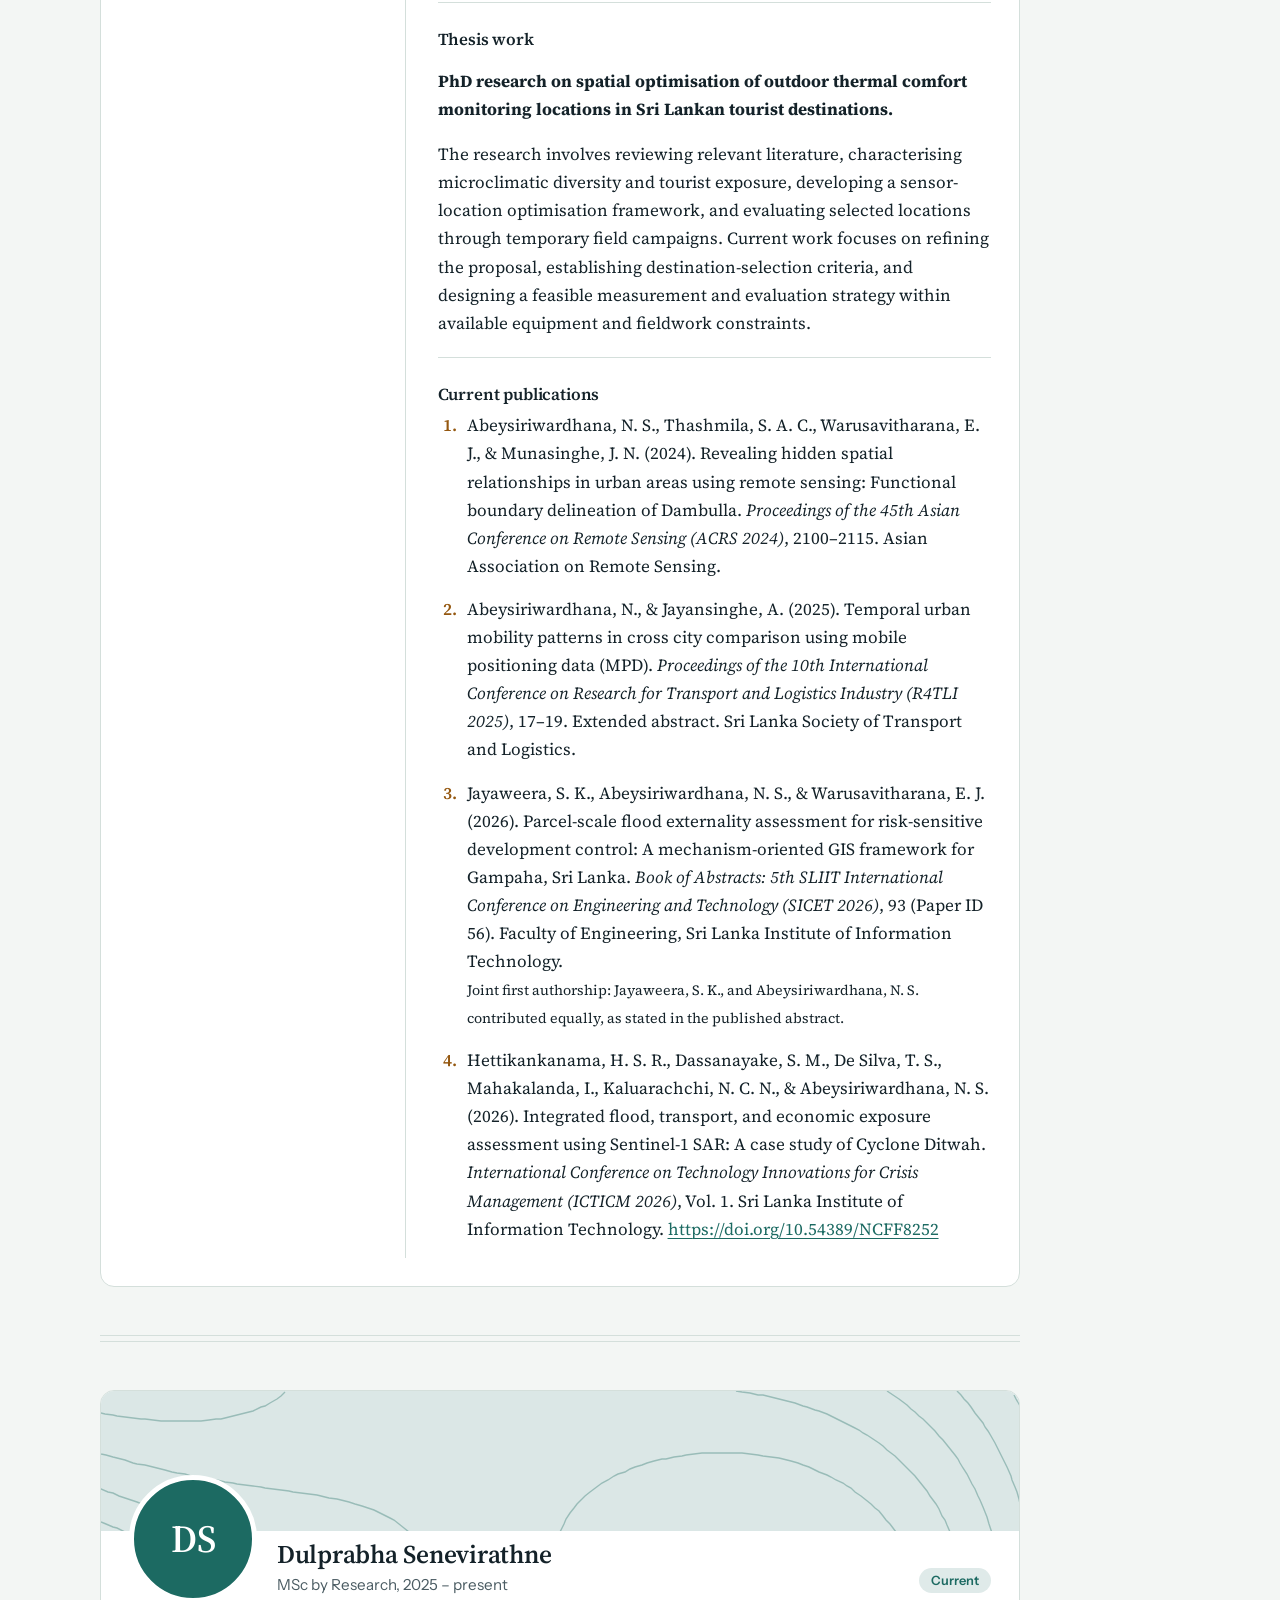
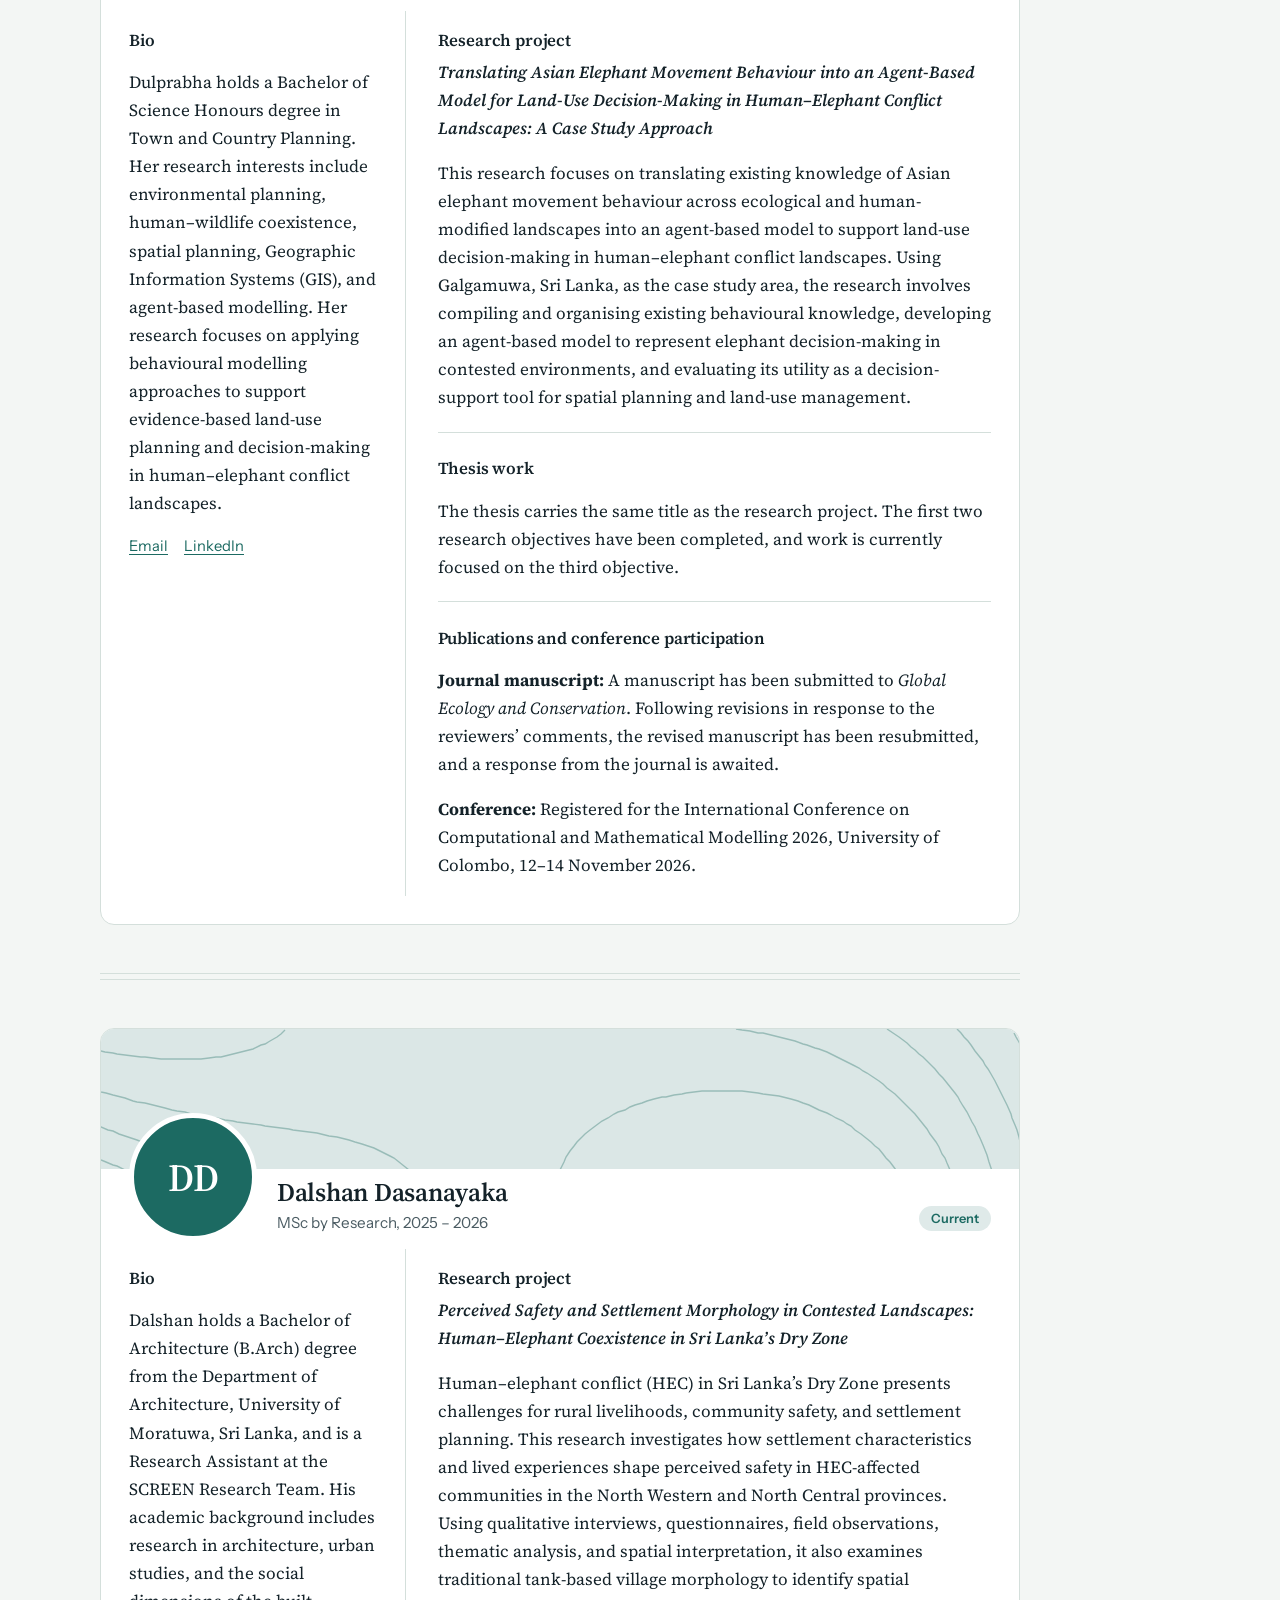
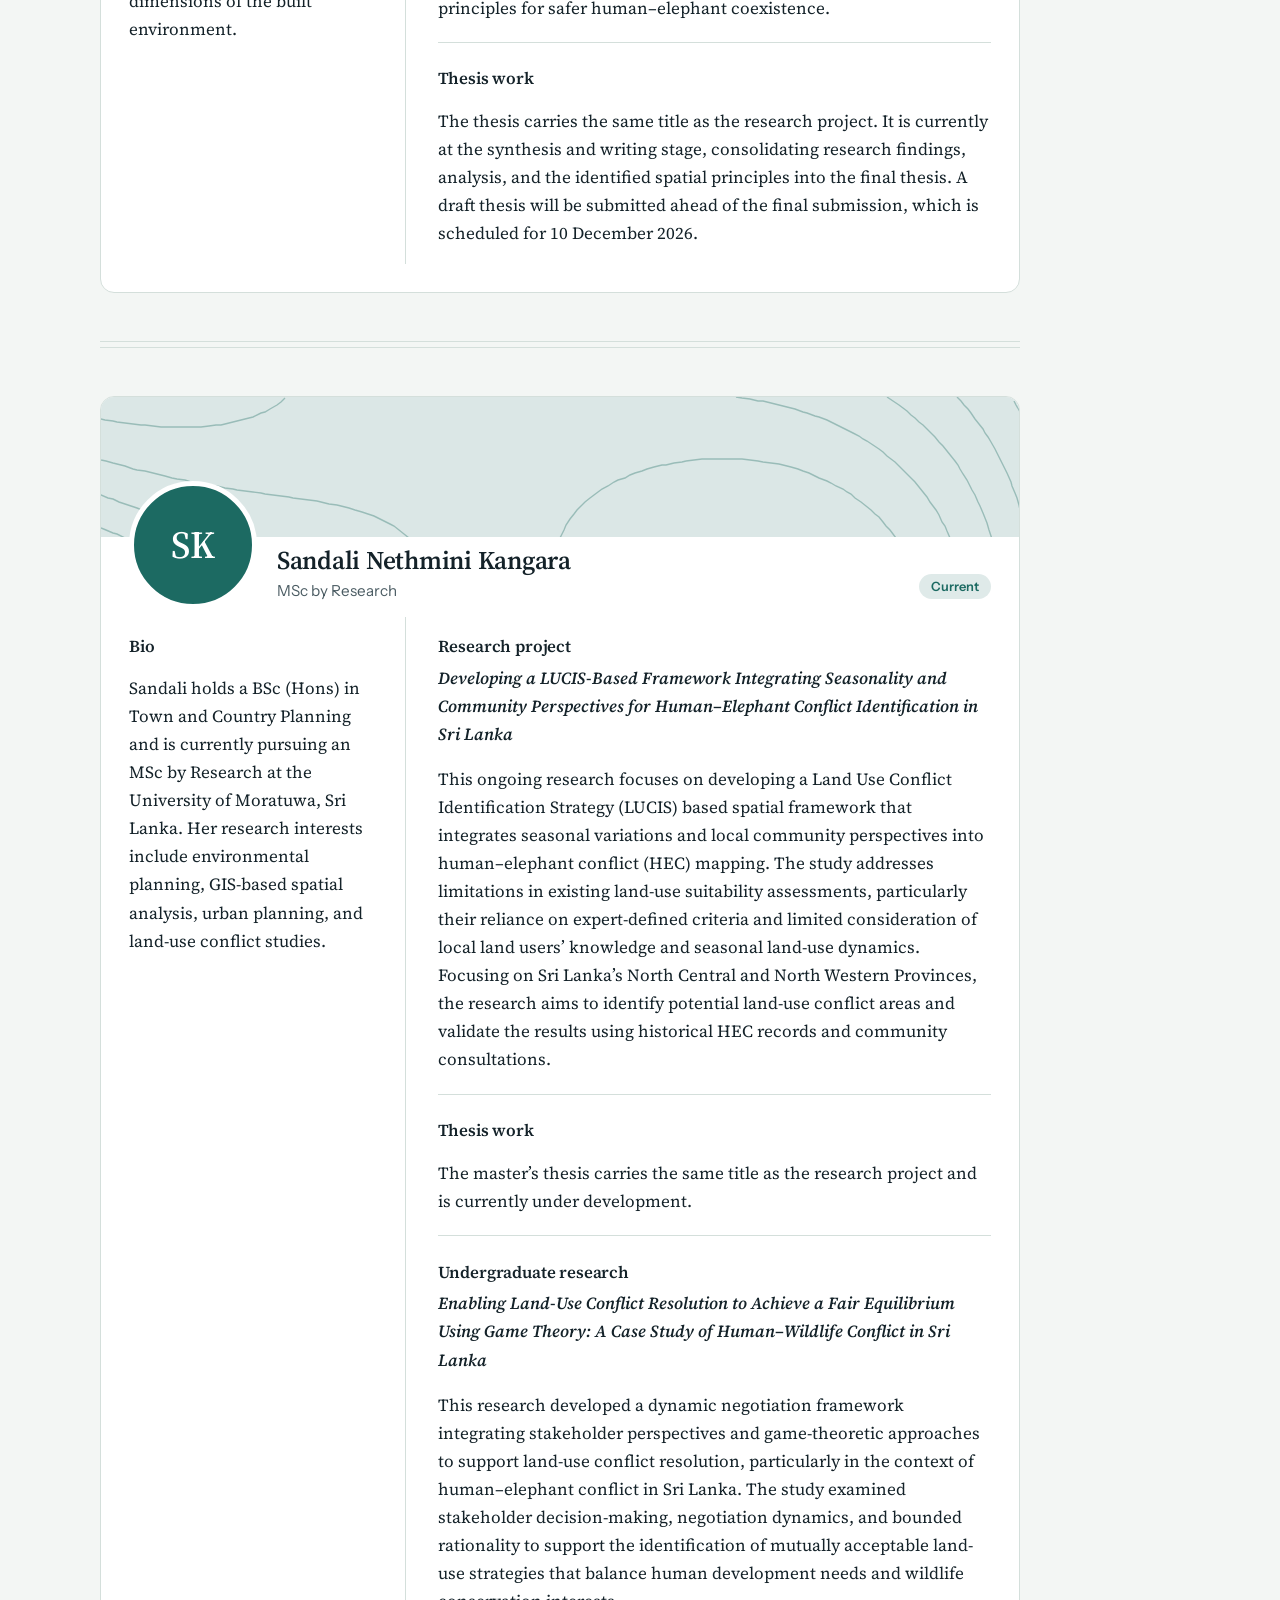
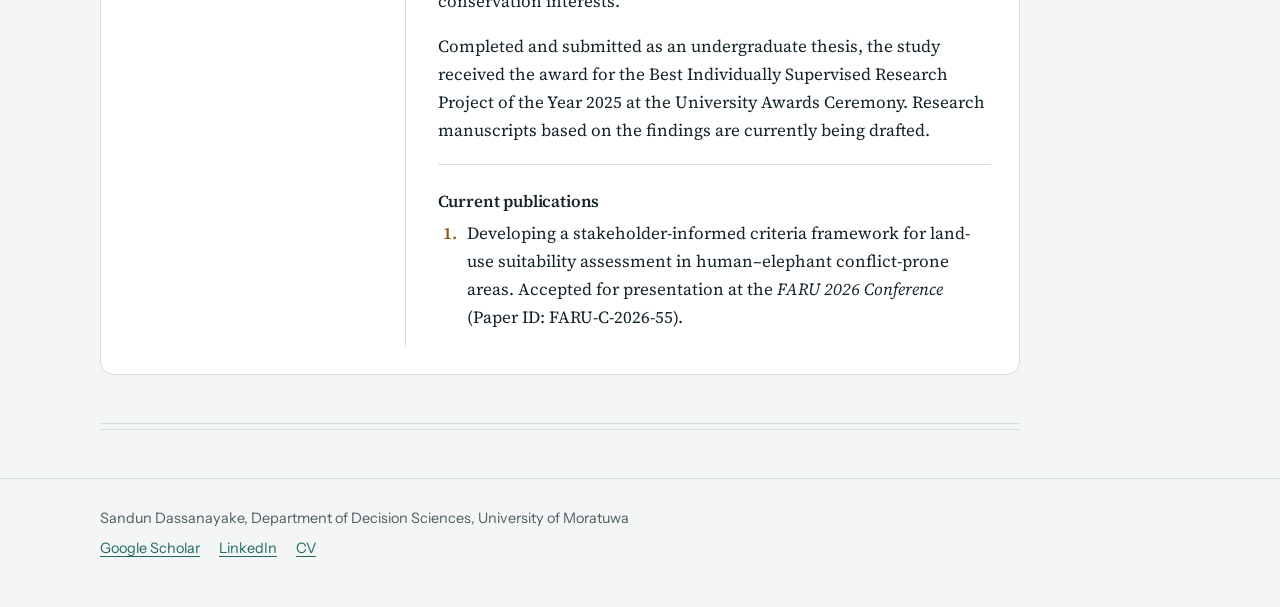
==== commit 55faa55e: "Update index.html" ====
--- a/postgraduate-research/index.html
+++ b/postgraduate-research/index.html
@@ -58,18 +58,22 @@
   <div class="profile-body">
     <aside class="profile-side">
       <h3>Bio</h3>
-      <p>[Two or three sentences about the student: previous degree, background, and research interests.]</p>
+      <p>Srimani Rojitha Hettikankanama is a PhD candidate at the Department of Decision Sciences, University of Moratuwa. 
+        She is currently a visiting research student at the University of Saskatchewan, Canada. She holds a Master’s degree in GIS and Remote Sensing from 
+        the University of Peradeniya and a BSc (Hons) in Surveying Sciences, specialising in Remote Sensing, from Sabaragamuwa University of Sri Lanka, 
+        where she received the Faculty Gold Medal in 2024. She previously worked as a Geospatial Surveyor at the Geospatial Engineering Unit of the 
+        Central Engineering Services (Pvt) Ltd and at Foresight Surveyors Pvt Ltd as a Survey Intern. Her research interests include Urban Microclimates, GIS, Remote Sensing, Spatial Modelling, and Climate-Resilient Urban Planning.</p>
       <p class="profile-links">
         <a href="mailto:name@example.com">Email</a>
-        <a href="https://www.linkedin.com/">LinkedIn</a>
-        <a href="https://scholar.google.com/">Google Scholar</a>
+        <a href="https://www.linkedin.com/in/srimani-rojitha-hettikankanama-2aa5481a7/">LinkedIn</a>
+        <a href="https://scholar.google.com/citations?user=nSRPMOEAAAAJ&hl=en&oi=sra">Google Scholar</a>
       </p>
     </aside>
     <div class="profile-main">
       <section>
         <h3>Research project</h3>
         <p class="project-title">[Project title]</p>
-        <p>[A short paragraph describing the problem, the study area or data, and the methods employed.]</p>
+        <p>Title: Geospatial Data Integration for Sustainable Climate Management: A Decision- Support Approach for Sri Lankan Urban Environments This research focuses on integrating multi-source geospatial data to understand urban heat dynamics and support climate-resilient planning in Sri Lanka. The study combines optical, thermal, and radar satellite observations with geospatial and environmental indicators to examine relationships between urban development, surface temperature, vegetation, water bodies, and built-up areas. Spatial statistics, spatiotemporal analysis, and data fusion techniques are employed to identify thermal hotspots and understand spatial variations in urban climate conditions. The research aims to develop a geospatial decision-support framework to support sustainable urban climate management and prioritise climate-adaptive planning strategies.</p>
       </section>
       <section>
         <h3>Thesis work</h3>
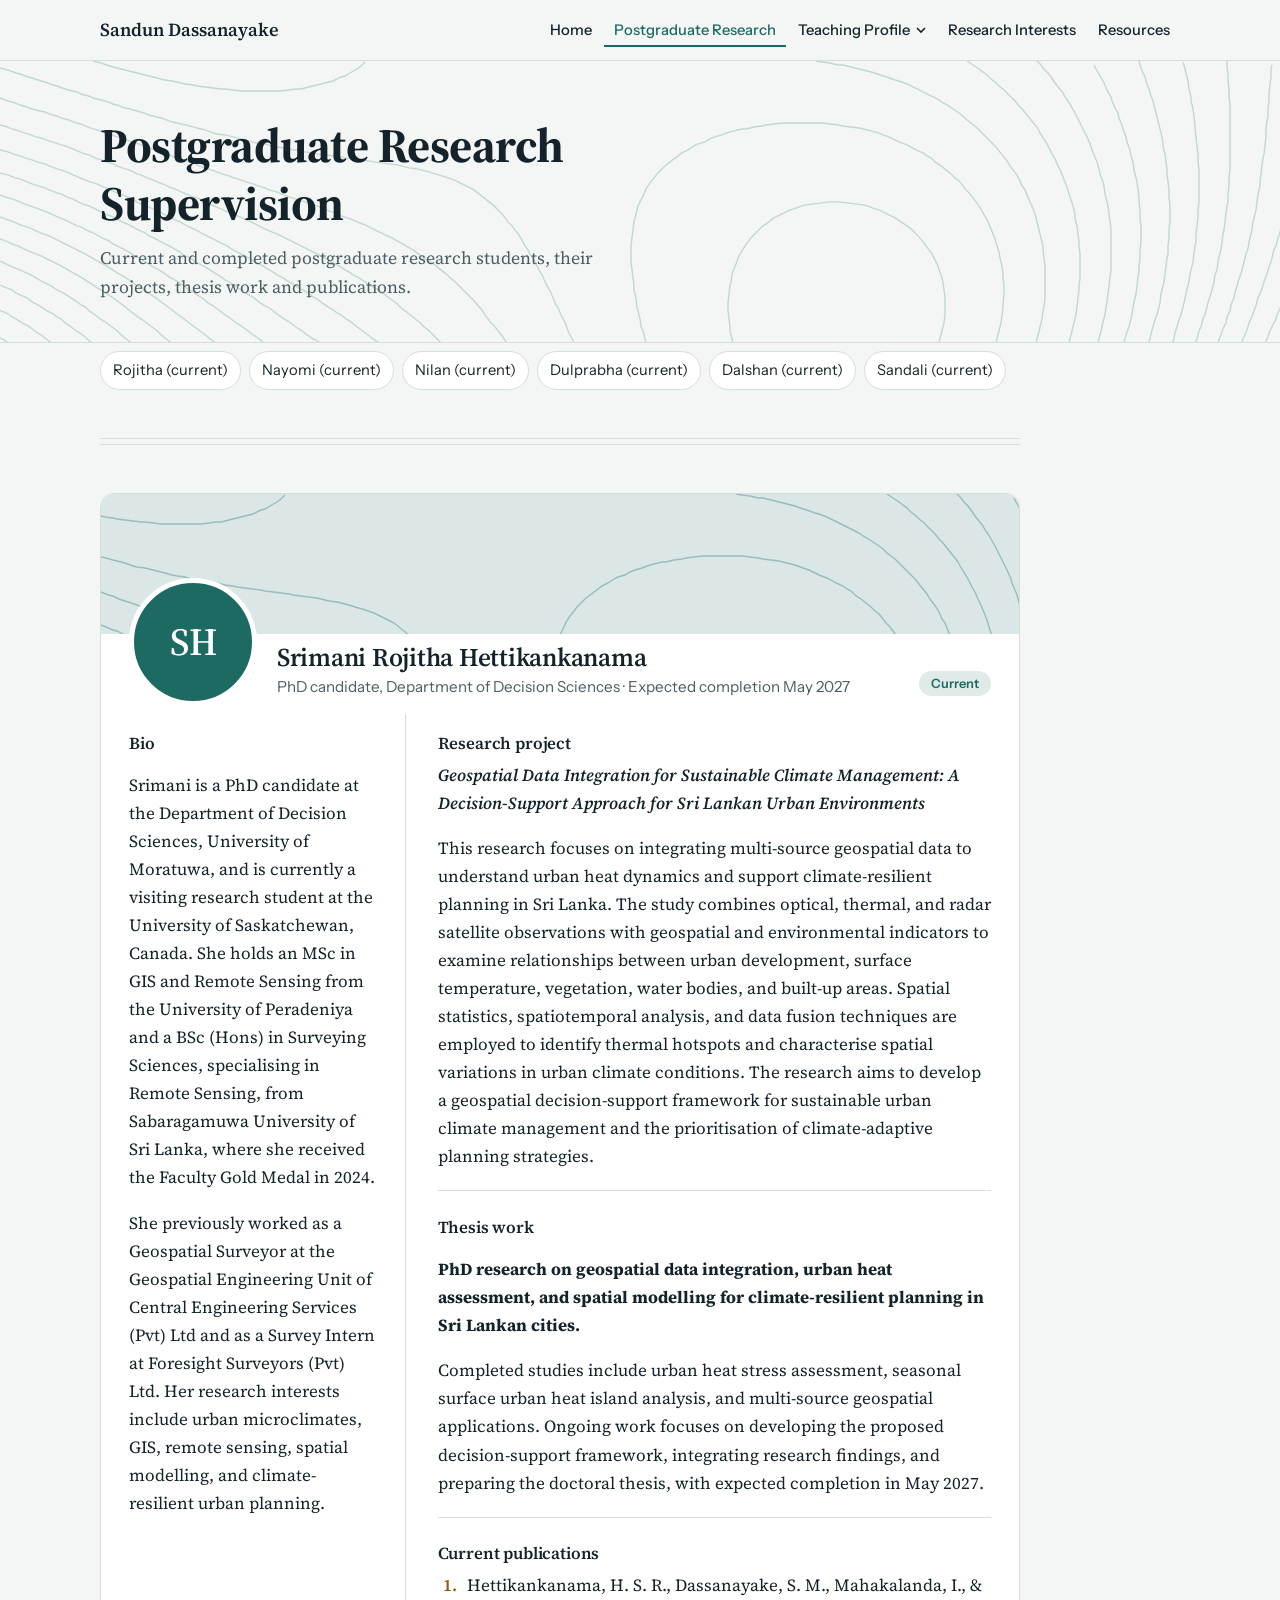
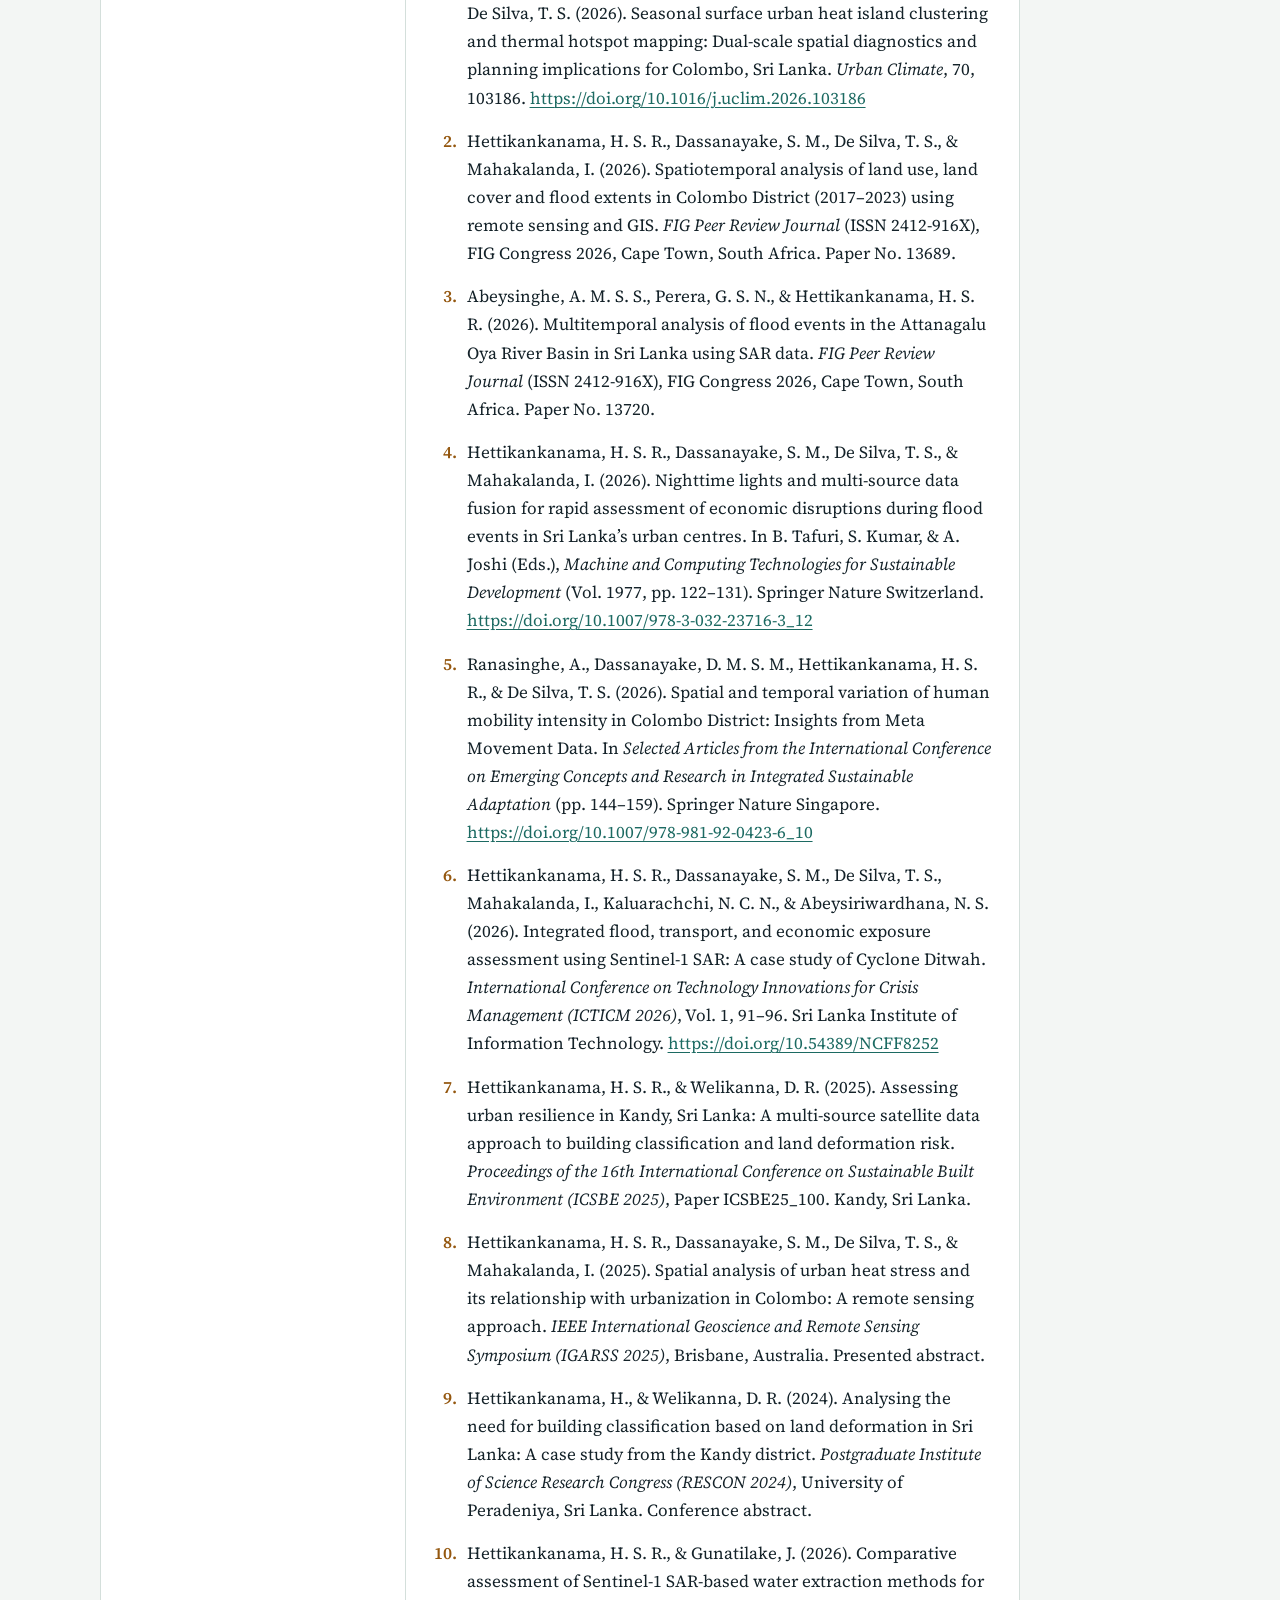
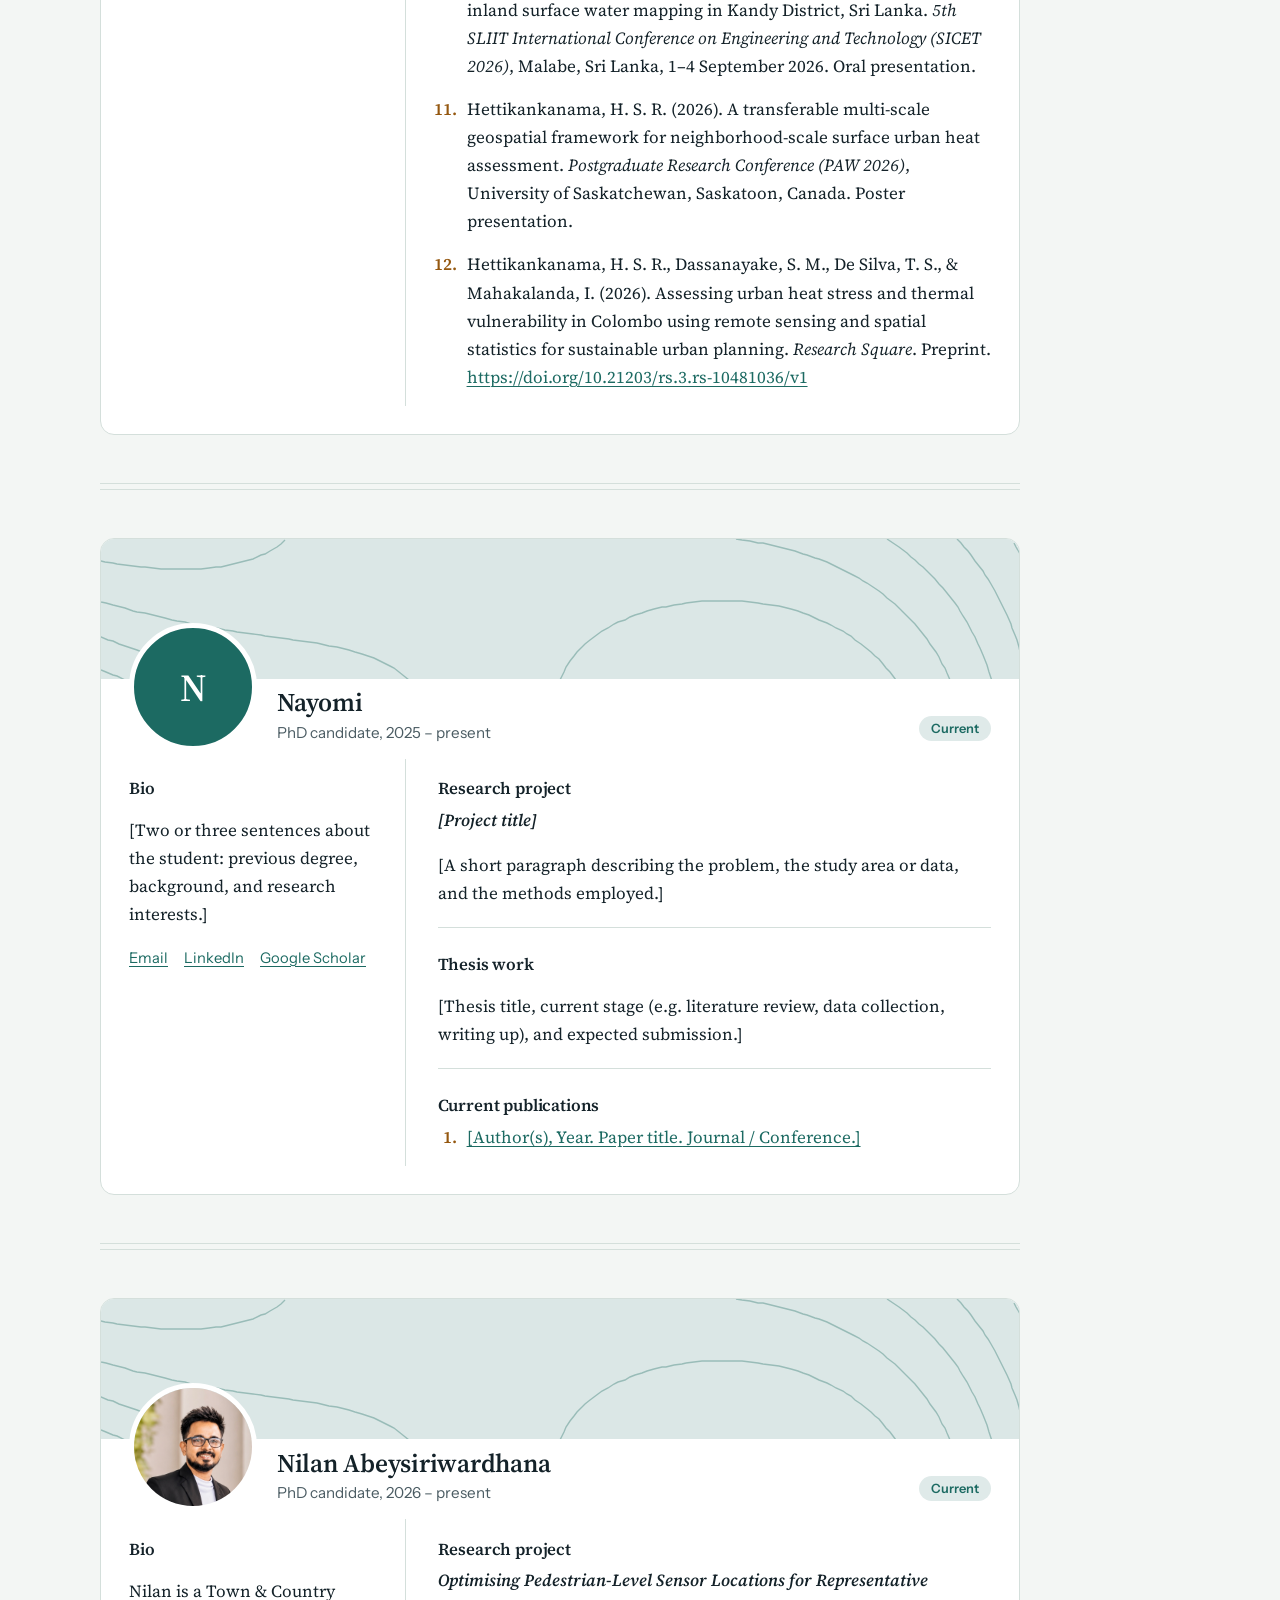
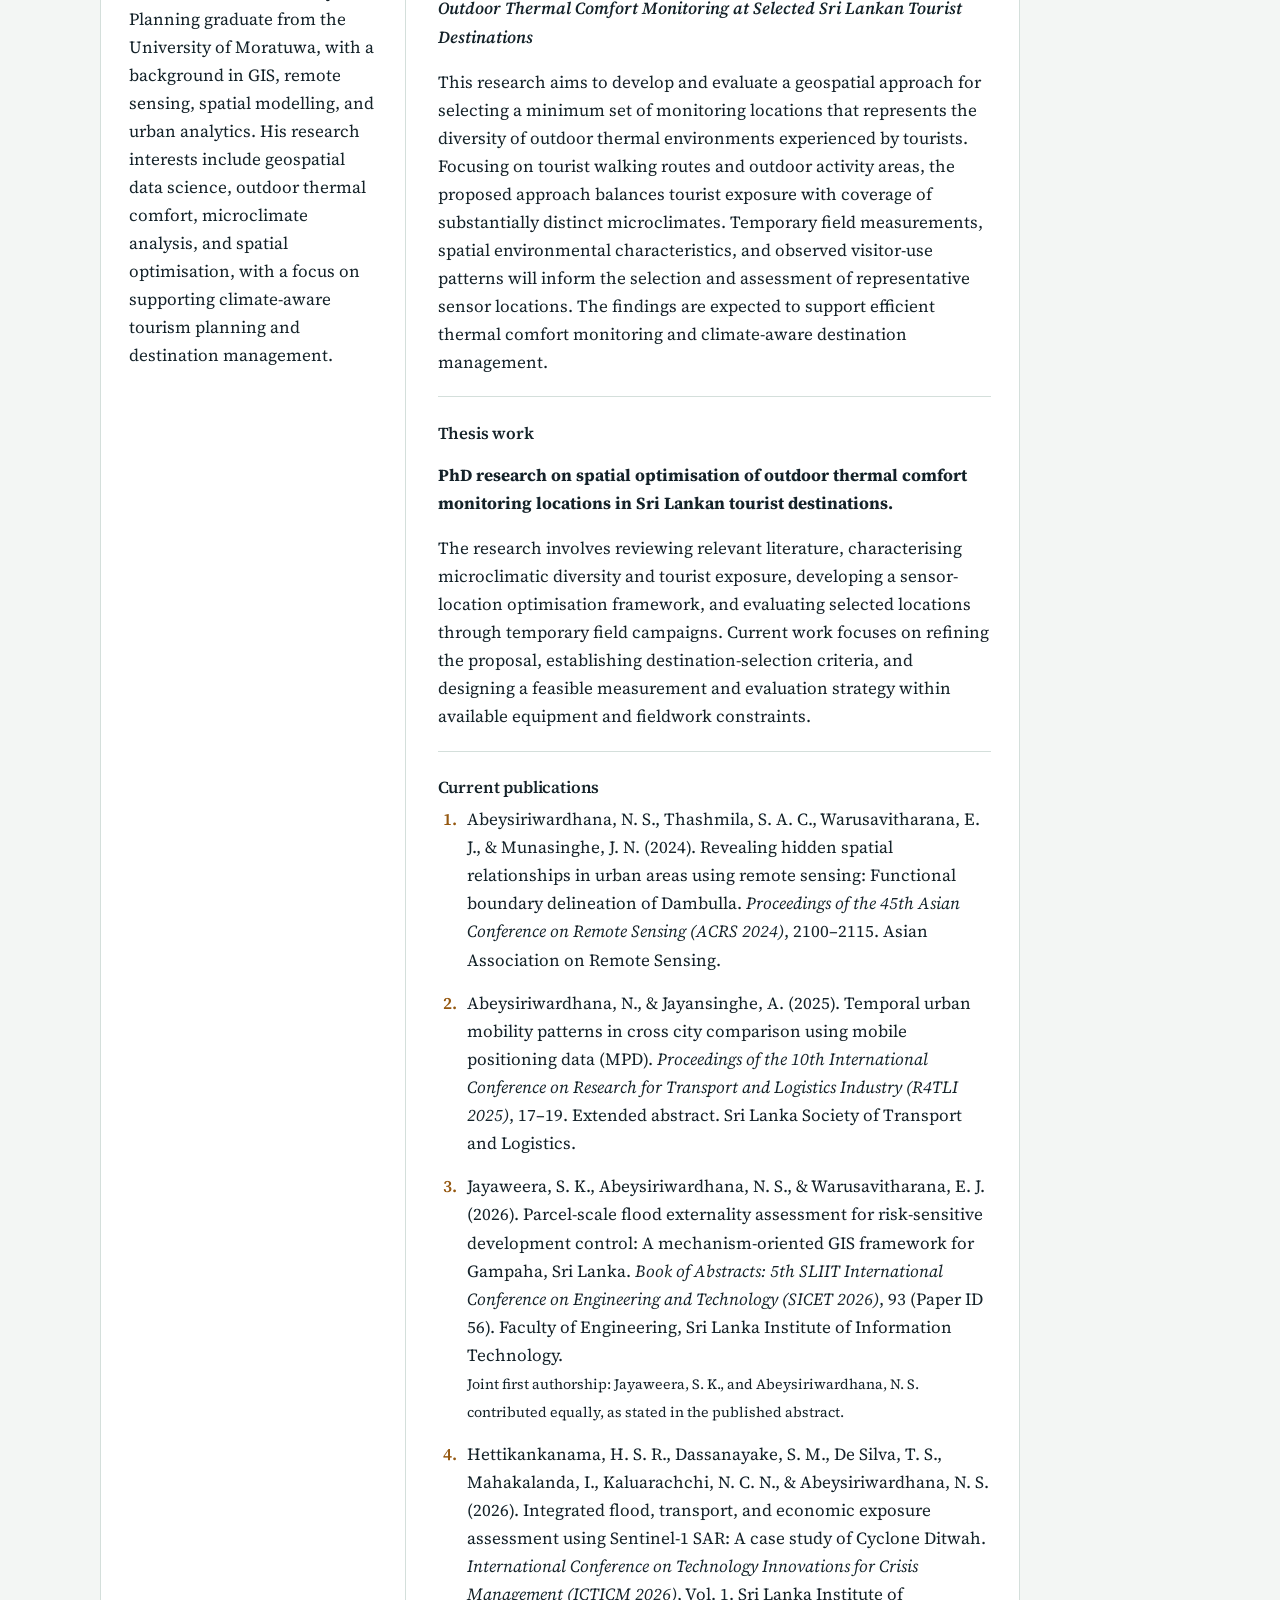
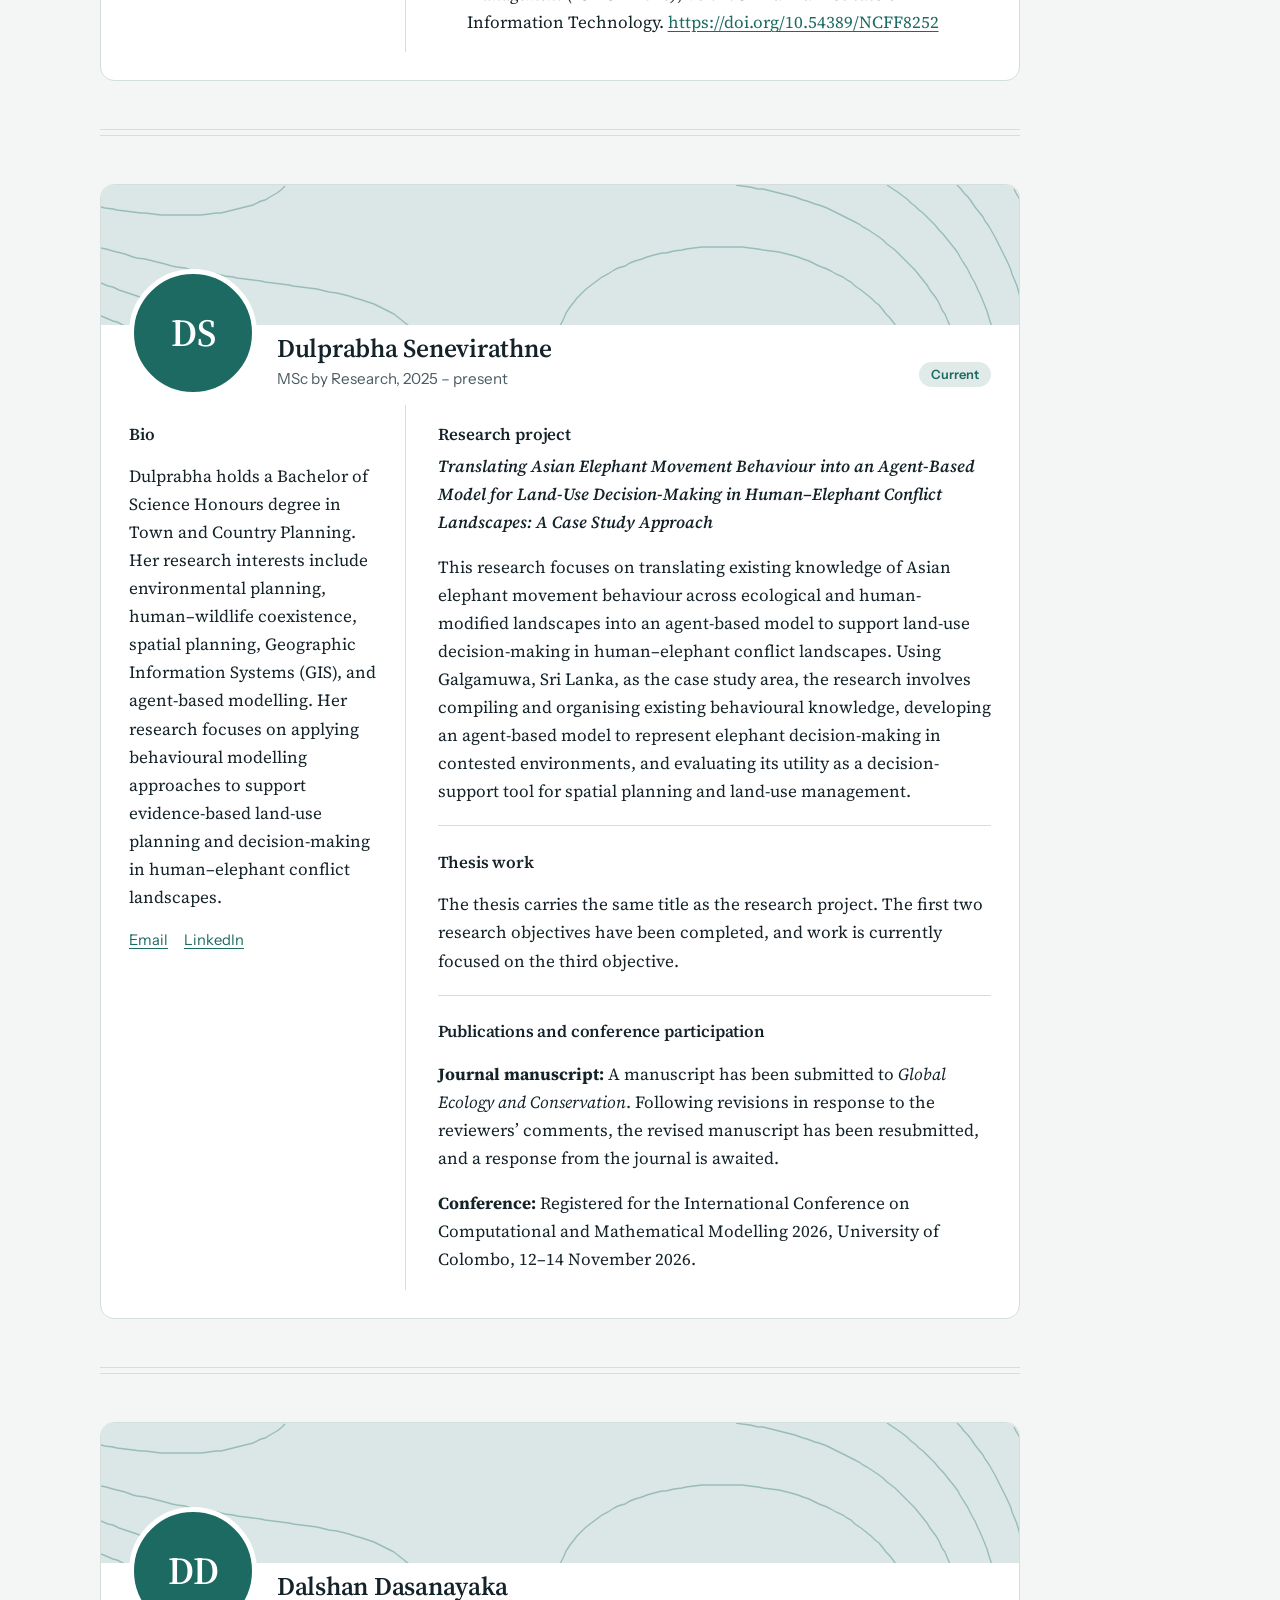
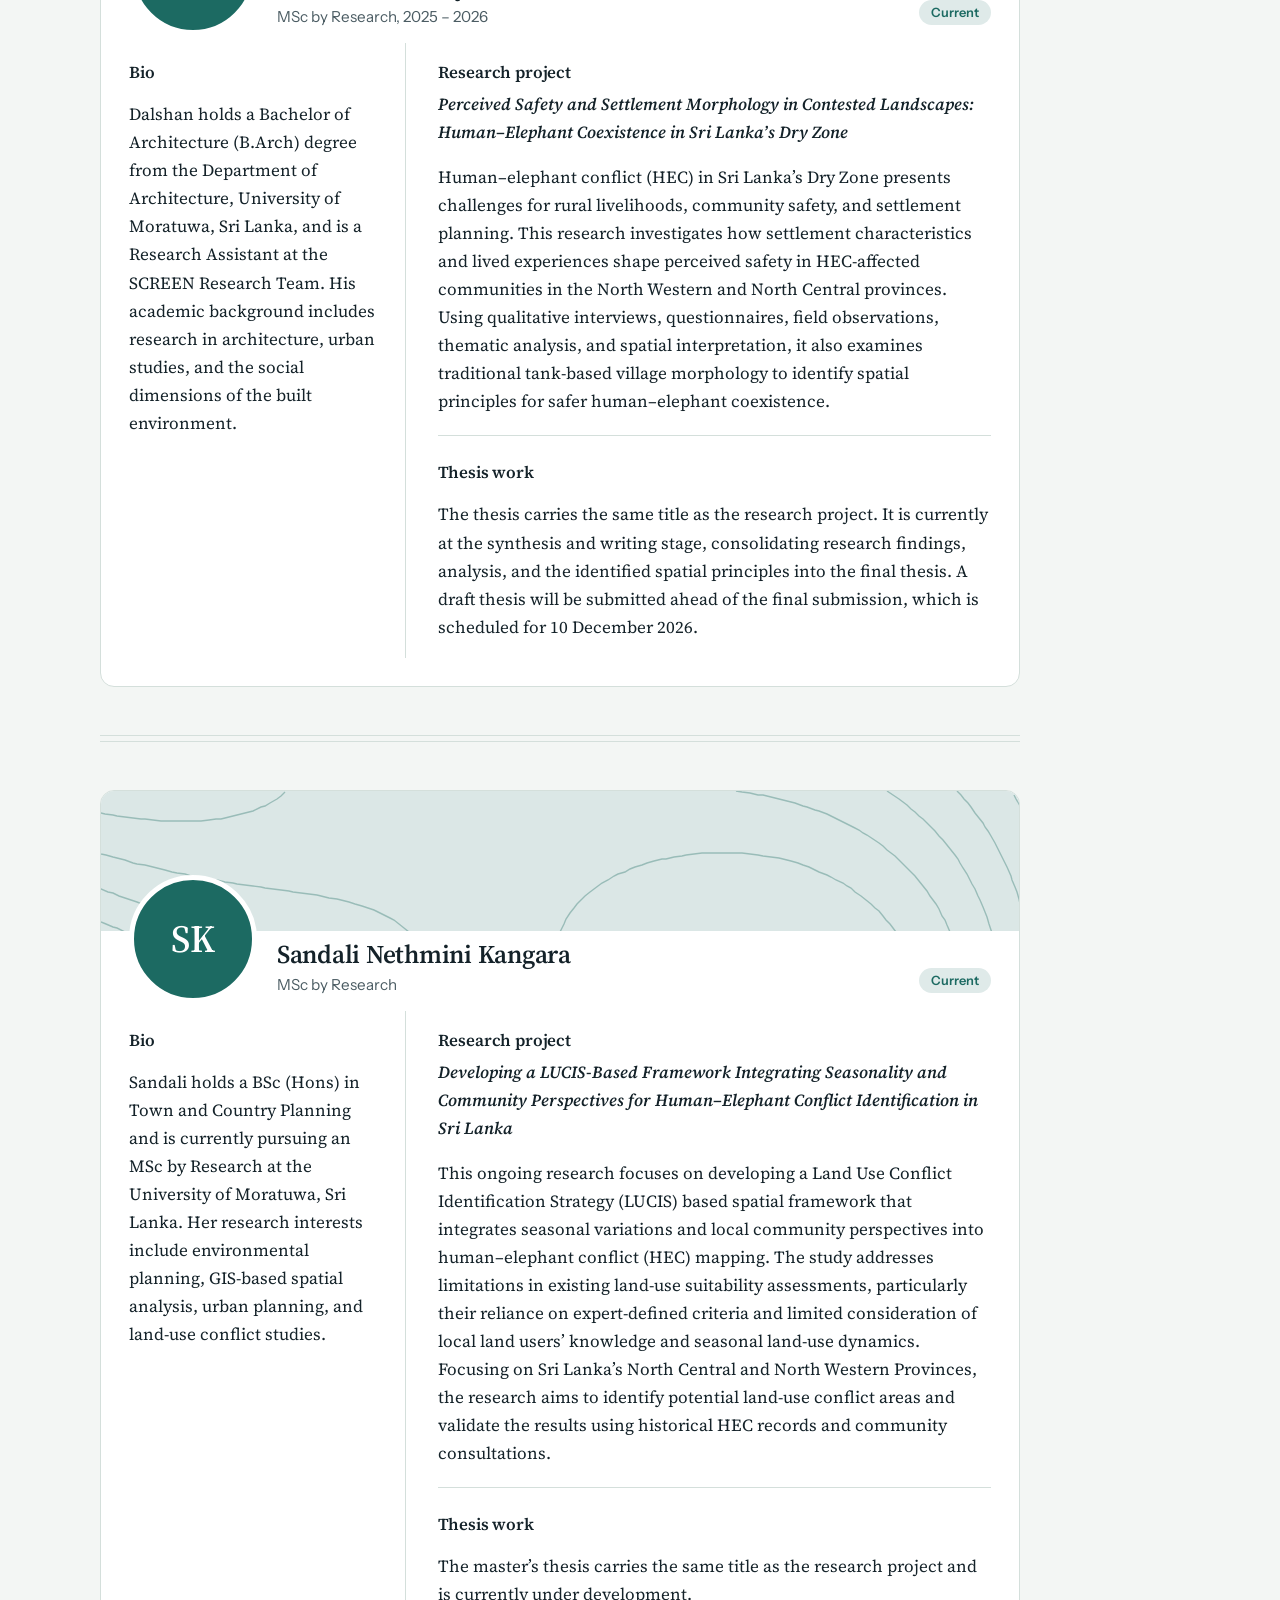
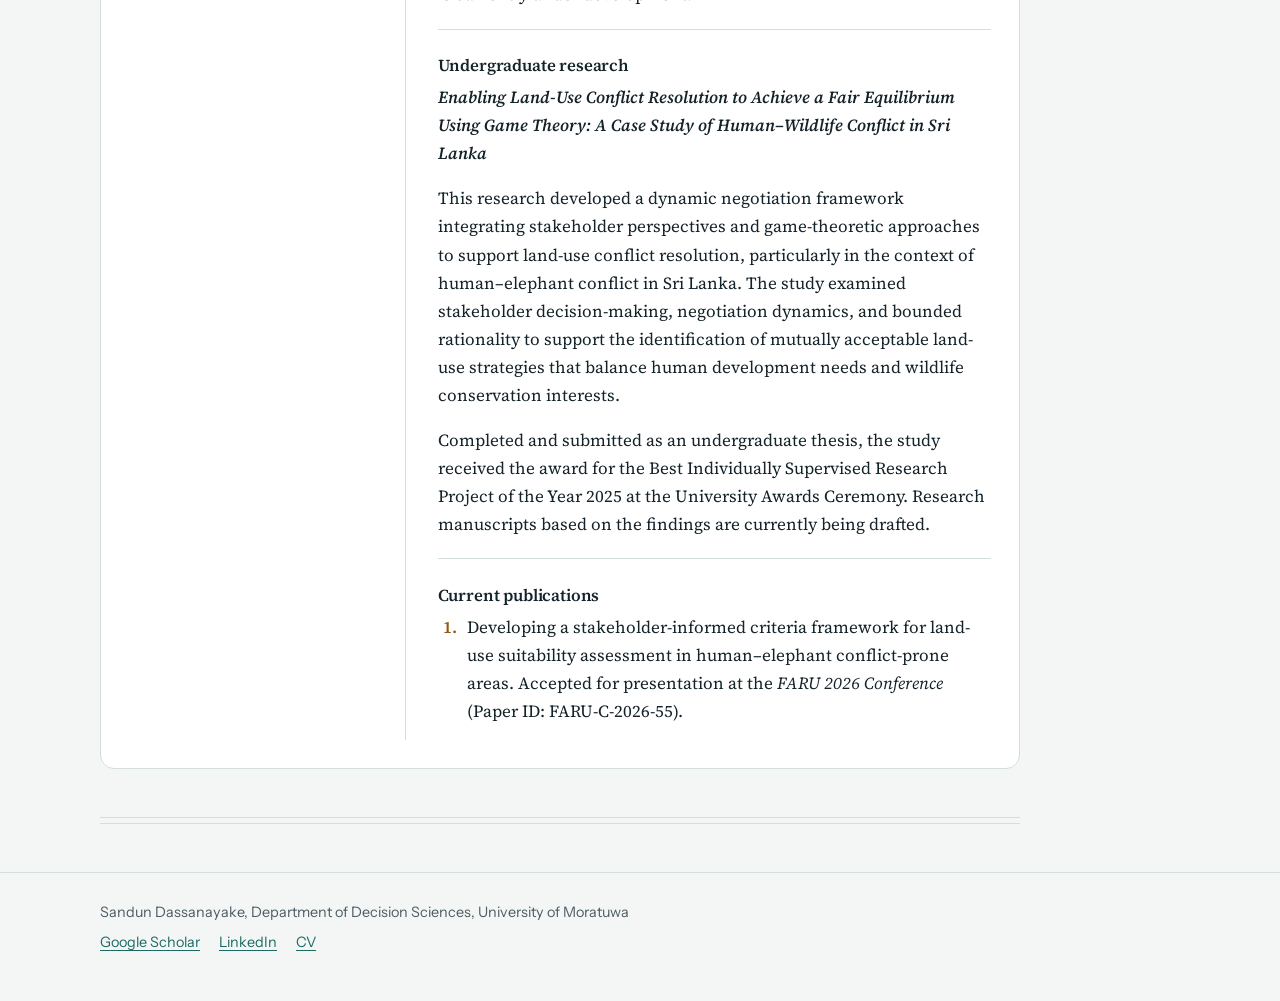
==== commit d6087226: "Revise profile for Srimani Rojitha Hettikankanama Updated student profile for Srimani Rojitha Hettik" ====
--- a/postgraduate-research/index.html
+++ b/postgraduate-research/index.html
@@ -42,47 +42,52 @@
   <hr class="double">
 
 <!-- ============ STUDENT PROFILE: copy from here ============ -->
-<article class="profile" id="rojitha-h">
-  <div class="cover"><div class="contours" aria-hidden="true"></div></div>
-  <header class="profile-head">
-    <div class="avatar">
-      <img src="../assets/img/students/rojitha-h.jpg" alt="Rojitha" onerror="this.remove()">
-      <span aria-hidden="true">R</span>
-    </div>
-    <div class="who">
-      <h2>Rojitha</h2>
-      <p class="meta">PhD candidate, 2024 – present</p>
-    </div>
-    <span class="status current">Current</span>
-  </header>
-  <div class="profile-body">
-    <aside class="profile-side">
-      <h3>Bio</h3>
-      <p>Srimani Rojitha Hettikankanama is a PhD candidate at the Department of Decision Sciences, University of Moratuwa. 
-        She is currently a visiting research student at the University of Saskatchewan, Canada. She holds a Master’s degree in GIS and Remote Sensing from 
-        the University of Peradeniya and a BSc (Hons) in Surveying Sciences, specialising in Remote Sensing, from Sabaragamuwa University of Sri Lanka, 
-        where she received the Faculty Gold Medal in 2024. She previously worked as a Geospatial Surveyor at the Geospatial Engineering Unit of the 
-        Central Engineering Services (Pvt) Ltd and at Foresight Surveyors Pvt Ltd as a Survey Intern. Her research interests include Urban Microclimates, GIS, Remote Sensing, Spatial Modelling, and Climate-Resilient Urban Planning.</p>
-      <p class="profile-links">
-        <a href="mailto:name@example.com">Email</a>
-        <a href="https://www.linkedin.com/in/srimani-rojitha-hettikankanama-2aa5481a7/">LinkedIn</a>
-        <a href="https://scholar.google.com/citations?user=nSRPMOEAAAAJ&hl=en&oi=sra">Google Scholar</a>
-      </p>
-    </aside>
-    <div class="profile-main">
-      <section>
-        <h3>Research project</h3>
-        <p class="project-title">[Project title]</p>
-        <p>Title: Geospatial Data Integration for Sustainable Climate Management: A Decision- Support Approach for Sri Lankan Urban Environments This research focuses on integrating multi-source geospatial data to understand urban heat dynamics and support climate-resilient planning in Sri Lanka. The study combines optical, thermal, and radar satellite observations with geospatial and environmental indicators to examine relationships between urban development, surface temperature, vegetation, water bodies, and built-up areas. Spatial statistics, spatiotemporal analysis, and data fusion techniques are employed to identify thermal hotspots and understand spatial variations in urban climate conditions. The research aims to develop a geospatial decision-support framework to support sustainable urban climate management and prioritise climate-adaptive planning strategies.</p>
-      </section>
-      <section>
-        <h3>Thesis work</h3>
-        <p>[Thesis title, current stage (e.g. literature review, data collection, writing up), and expected submission.]</p>
-      </section>
-      <section>
-        <h3>Current publications</h3>
-        <ol class="pubs">
-          <li><a href="https://doi.org/">[Author(s), Year. Paper title. Journal / Conference.]</a></li>
+<!-- ============ STUDENT PROFILE: copy from here ============ -->
+<article class="profile" id="srimani-h">
+  <div class="cover"><div class="contours" aria-hidden="true"></div></div>
+  <header class="profile-head">
+    <div class="avatar">
+      <img src="../assets/img/students/srimani-h.jpg" alt="Srimani Rojitha Hettikankanama" onerror="this.remove()">
+      <span aria-hidden="true">SH</span>
+    </div>
+    <div class="who">
+      <h2>Srimani Rojitha Hettikankanama</h2>
+      <p class="meta">PhD candidate, Department of Decision Sciences · Expected completion May 2027</p>
+    </div>
+    <span class="status current">Current</span>
+  </header>
+  <div class="profile-body">
+    <aside class="profile-side">
+      <h3>Bio</h3>
+      <p>Srimani is a PhD candidate at the Department of Decision Sciences, University of Moratuwa, and is currently a visiting research student at the University of Saskatchewan, Canada. She holds an MSc in GIS and Remote Sensing from the University of Peradeniya and a BSc (Hons) in Surveying Sciences, specialising in Remote Sensing, from Sabaragamuwa University of Sri Lanka, where she received the Faculty Gold Medal in 2024.</p>
+      <p>She previously worked as a Geospatial Surveyor at the Geospatial Engineering Unit of Central Engineering Services (Pvt) Ltd and as a Survey Intern at Foresight Surveyors (Pvt) Ltd. Her research interests include urban microclimates, GIS, remote sensing, spatial modelling, and climate-resilient urban planning.</p>
+    </aside>
+    <div class="profile-main">
+      <section>
+        <h3>Research project</h3>
+        <p class="project-title">Geospatial Data Integration for Sustainable Climate Management: A Decision-Support Approach for Sri Lankan Urban Environments</p>
+        <p>This research focuses on integrating multi-source geospatial data to understand urban heat dynamics and support climate-resilient planning in Sri Lanka. The study combines optical, thermal, and radar satellite observations with geospatial and environmental indicators to examine relationships between urban development, surface temperature, vegetation, water bodies, and built-up areas. Spatial statistics, spatiotemporal analysis, and data fusion techniques are employed to identify thermal hotspots and characterise spatial variations in urban climate conditions. The research aims to develop a geospatial decision-support framework for sustainable urban climate management and the prioritisation of climate-adaptive planning strategies.</p>
+      </section>
+      <section>
+        <h3>Thesis work</h3>
+        <p><strong>PhD research on geospatial data integration, urban heat assessment, and spatial modelling for climate-resilient planning in Sri Lankan cities.</strong></p>
+        <p>Completed studies include urban heat stress assessment, seasonal surface urban heat island analysis, and multi-source geospatial applications. Ongoing work focuses on developing the proposed decision-support framework, integrating research findings, and preparing the doctoral thesis, with expected completion in May 2027.</p>
+      </section>
+      <section>
+        <h3>Current publications</h3>
+        <ol class="pubs">
+          <li>Hettikankanama, H. S. R., Dassanayake, S. M., Mahakalanda, I., &amp; De Silva, T. S. (2026). Seasonal surface urban heat island clustering and thermal hotspot mapping: Dual-scale spatial diagnostics and planning implications for Colombo, Sri Lanka. <em>Urban Climate</em>, 70, 103186. <a href="https://doi.org/10.1016/j.uclim.2026.103186">https://doi.org/10.1016/j.uclim.2026.103186</a></li>
+          <li>Hettikankanama, H. S. R., Dassanayake, S. M., De Silva, T. S., &amp; Mahakalanda, I. (2026). Spatiotemporal analysis of land use, land cover and flood extents in Colombo District (2017–2023) using remote sensing and GIS. <em>FIG Peer Review Journal</em> (ISSN 2412-916X), FIG Congress 2026, Cape Town, South Africa. Paper No. 13689.</li>
+          <li>Abeysinghe, A. M. S. S., Perera, G. S. N., &amp; Hettikankanama, H. S. R. (2026). Multitemporal analysis of flood events in the Attanagalu Oya River Basin in Sri Lanka using SAR data. <em>FIG Peer Review Journal</em> (ISSN 2412-916X), FIG Congress 2026, Cape Town, South Africa. Paper No. 13720.</li>
+          <li>Hettikankanama, H. S. R., Dassanayake, S. M., De Silva, T. S., &amp; Mahakalanda, I. (2026). Nighttime lights and multi-source data fusion for rapid assessment of economic disruptions during flood events in Sri Lanka’s urban centres. In B. Tafuri, S. Kumar, &amp; A. Joshi (Eds.), <em>Machine and Computing Technologies for Sustainable Development</em> (Vol. 1977, pp. 122–131). Springer Nature Switzerland. <a href="https://doi.org/10.1007/978-3-032-23716-3_12">https://doi.org/10.1007/978-3-032-23716-3_12</a></li>
+          <li>Ranasinghe, A., Dassanayake, D. M. S. M., Hettikankanama, H. S. R., &amp; De Silva, T. S. (2026). Spatial and temporal variation of human mobility intensity in Colombo District: Insights from Meta Movement Data. In <em>Selected Articles from the International Conference on Emerging Concepts and Research in Integrated Sustainable Adaptation</em> (pp. 144–159). Springer Nature Singapore. <a href="https://doi.org/10.1007/978-981-92-0423-6_10">https://doi.org/10.1007/978-981-92-0423-6_10</a></li>
+          <li>Hettikankanama, H. S. R., Dassanayake, S. M., De Silva, T. S., Mahakalanda, I., Kaluarachchi, N. C. N., &amp; Abeysiriwardhana, N. S. (2026). Integrated flood, transport, and economic exposure assessment using Sentinel-1 SAR: A case study of Cyclone Ditwah. <em>International Conference on Technology Innovations for Crisis Management (ICTICM 2026)</em>, Vol. 1, 91–96. Sri Lanka Institute of Information Technology. <a href="https://doi.org/10.54389/NCFF8252">https://doi.org/10.54389/NCFF8252</a></li>
+          <li>Hettikankanama, H. S. R., &amp; Welikanna, D. R. (2025). Assessing urban resilience in Kandy, Sri Lanka: A multi-source satellite data approach to building classification and land deformation risk. <em>Proceedings of the 16th International Conference on Sustainable Built Environment (ICSBE 2025)</em>, Paper ICSBE25_100. Kandy, Sri Lanka.</li>
+          <li>Hettikankanama, H. S. R., Dassanayake, S. M., De Silva, T. S., &amp; Mahakalanda, I. (2025). Spatial analysis of urban heat stress and its relationship with urbanization in Colombo: A remote sensing approach. <em>IEEE International Geoscience and Remote Sensing Symposium (IGARSS 2025)</em>, Brisbane, Australia. Presented abstract.</li>
+          <li>Hettikankanama, H., &amp; Welikanna, D. R. (2024). Analysing the need for building classification based on land deformation in Sri Lanka: A case study from the Kandy district. <em>Postgraduate Institute of Science Research Congress (RESCON 2024)</em>, University of Peradeniya, Sri Lanka. Conference abstract.</li>
+          <li>Hettikankanama, H. S. R., &amp; Gunatilake, J. (2026). Comparative assessment of Sentinel-1 SAR-based water extraction methods for inland surface water mapping in Kandy District, Sri Lanka. <em>5th SLIIT International Conference on Engineering and Technology (SICET 2026)</em>, Malabe, Sri Lanka, 1–4 September 2026. Oral presentation.</li>
+          <li>Hettikankanama, H. S. R. (2026). A transferable multi-scale geospatial framework for neighborhood-scale surface urban heat assessment. <em>Postgraduate Research Conference (PAW 2026)</em>, University of Saskatchewan, Saskatoon, Canada. Poster presentation.</li>
+          <li>Hettikankanama, H. S. R., Dassanayake, S. M., De Silva, T. S., &amp; Mahakalanda, I. (2026). Assessing urban heat stress and thermal vulnerability in Colombo using remote sensing and spatial statistics for sustainable urban planning. <em>Research Square</em>. Preprint. <a href="https://doi.org/10.21203/rs.3.rs-10481036/v1">https://doi.org/10.21203/rs.3.rs-10481036/v1</a></li>
         </ol>
       </section>
     </div>
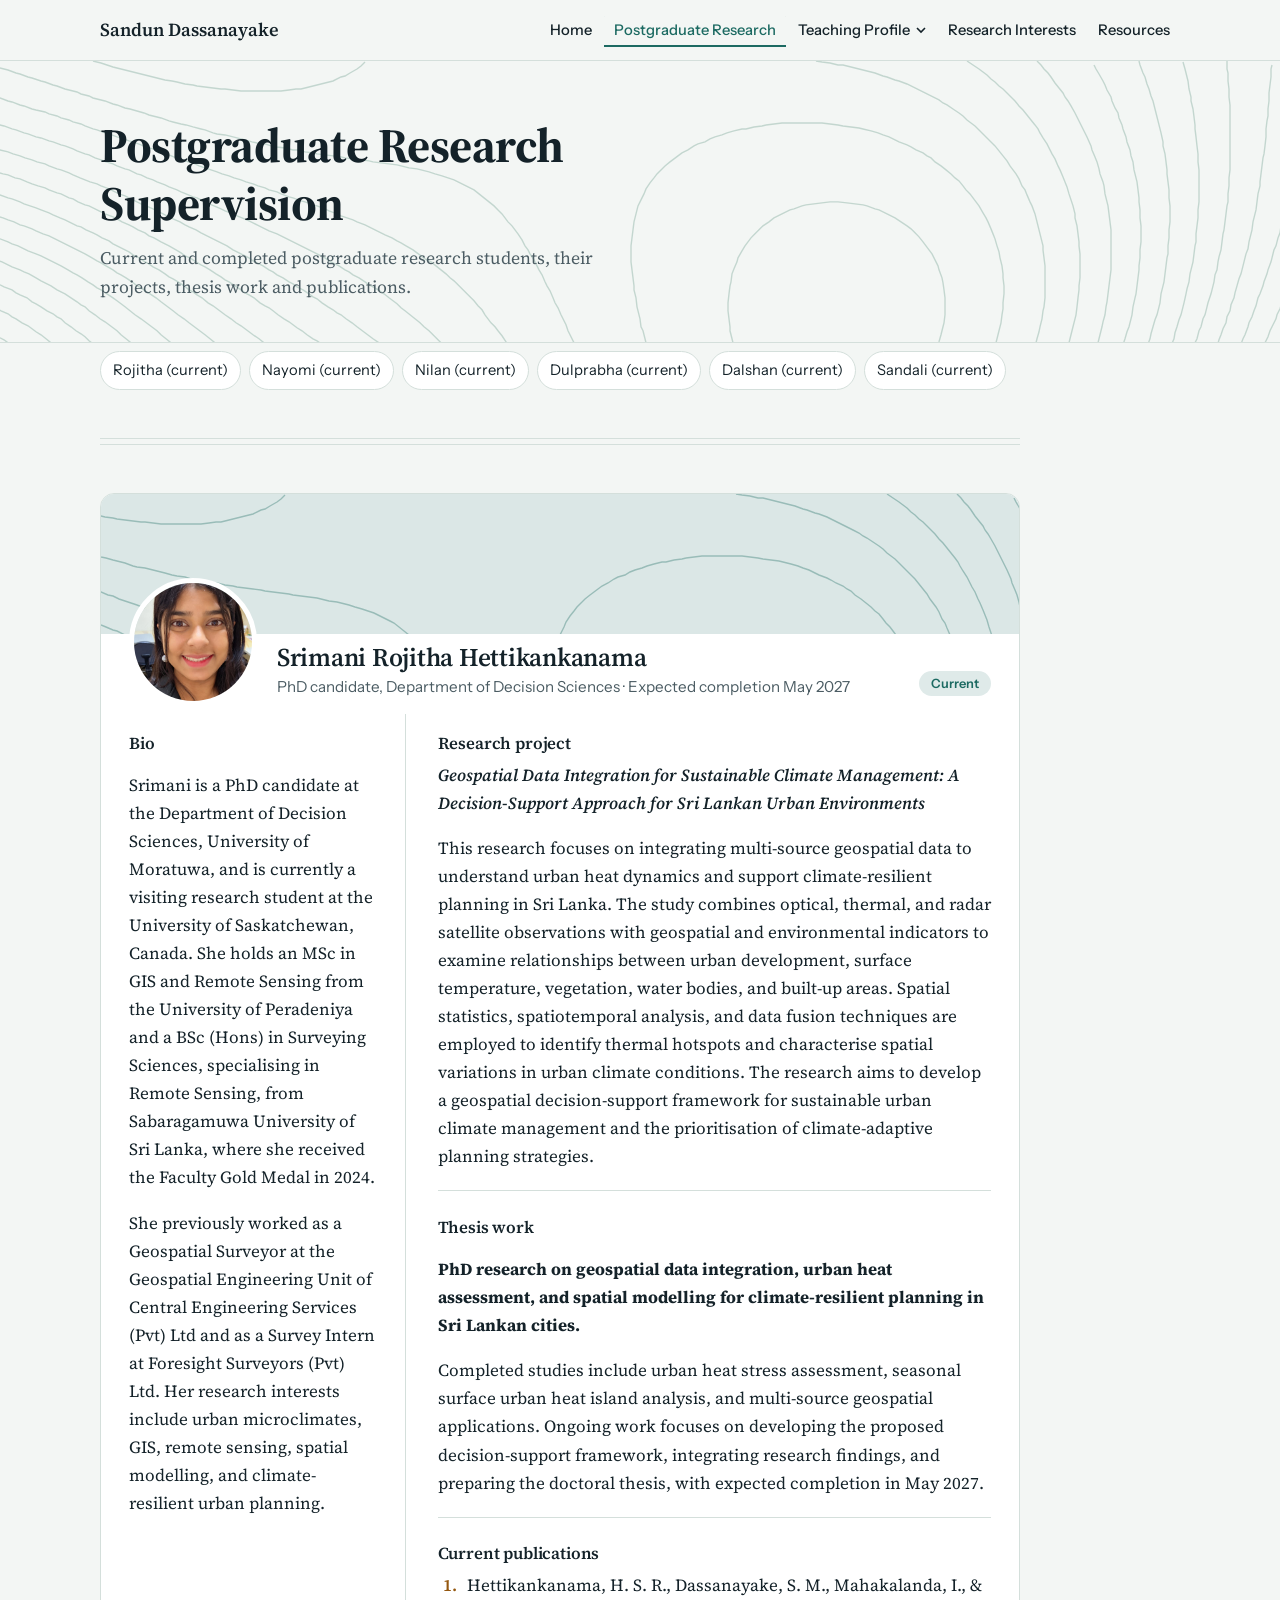
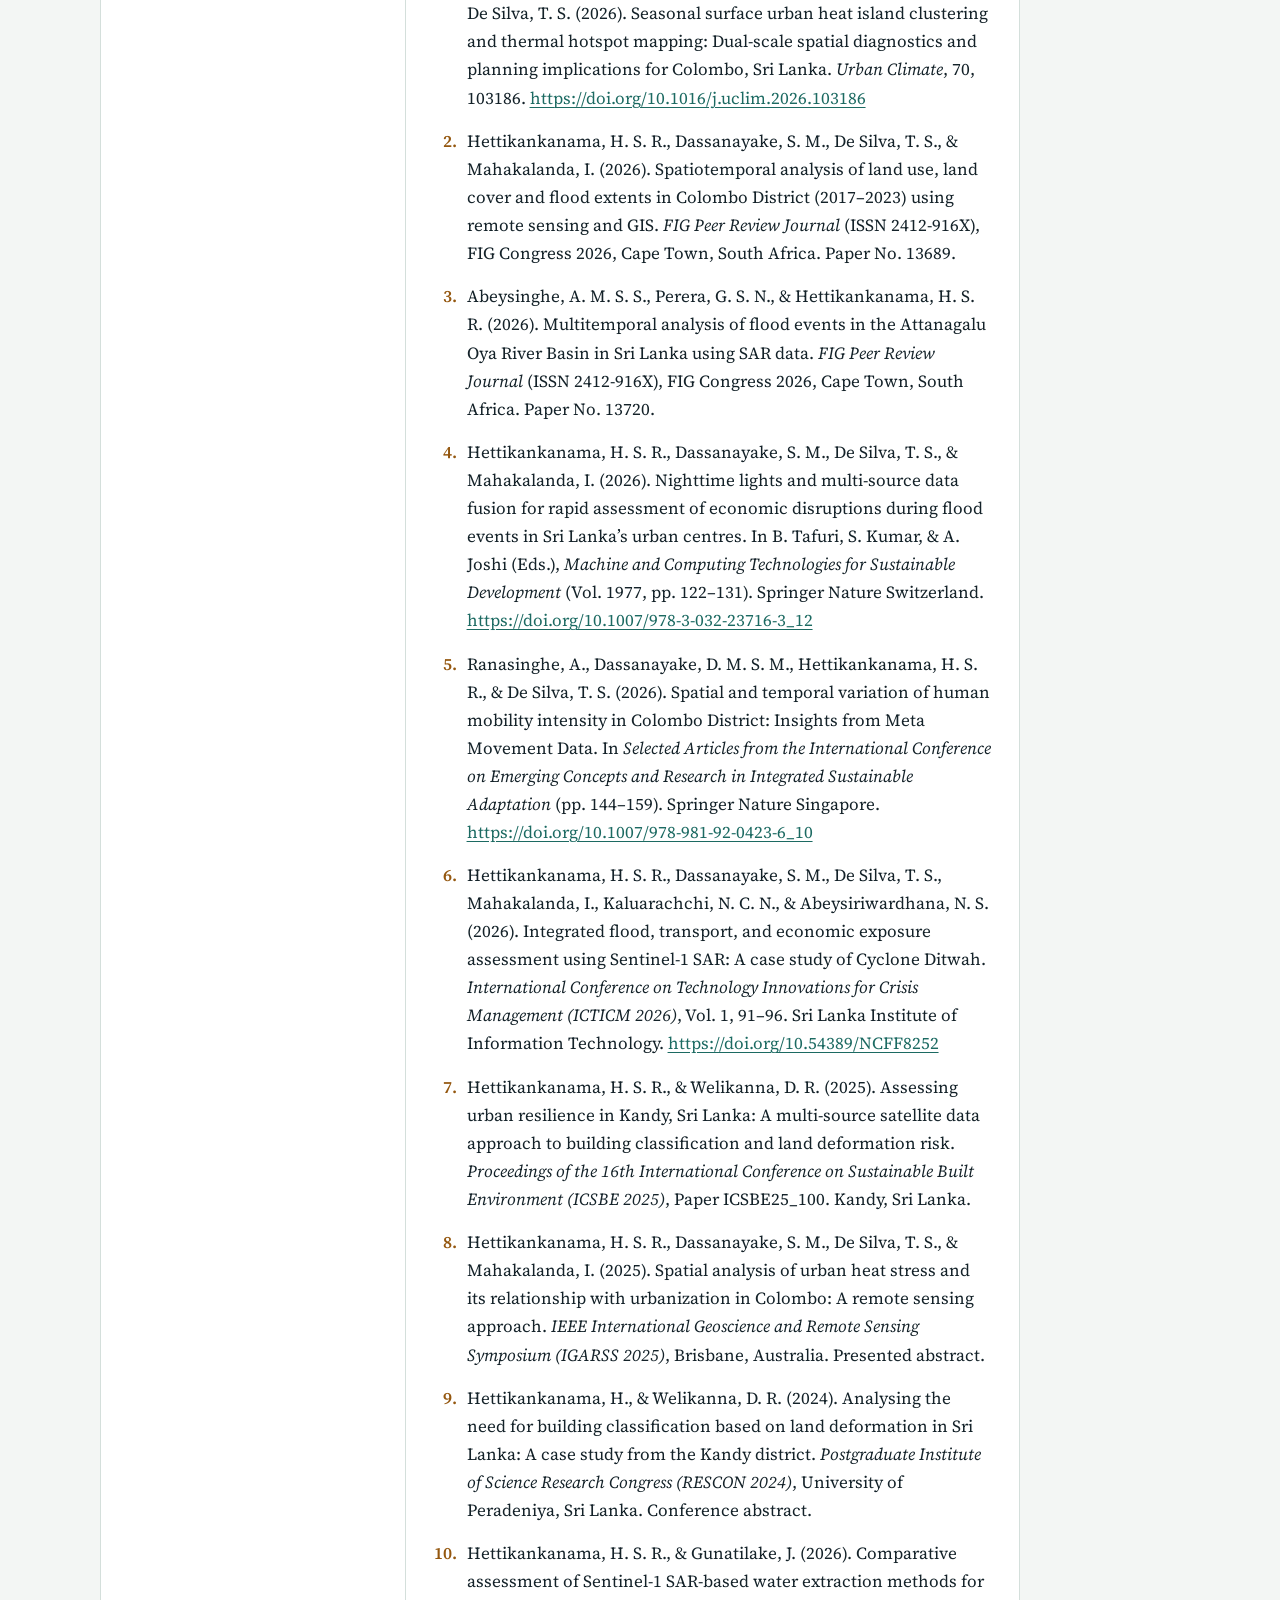
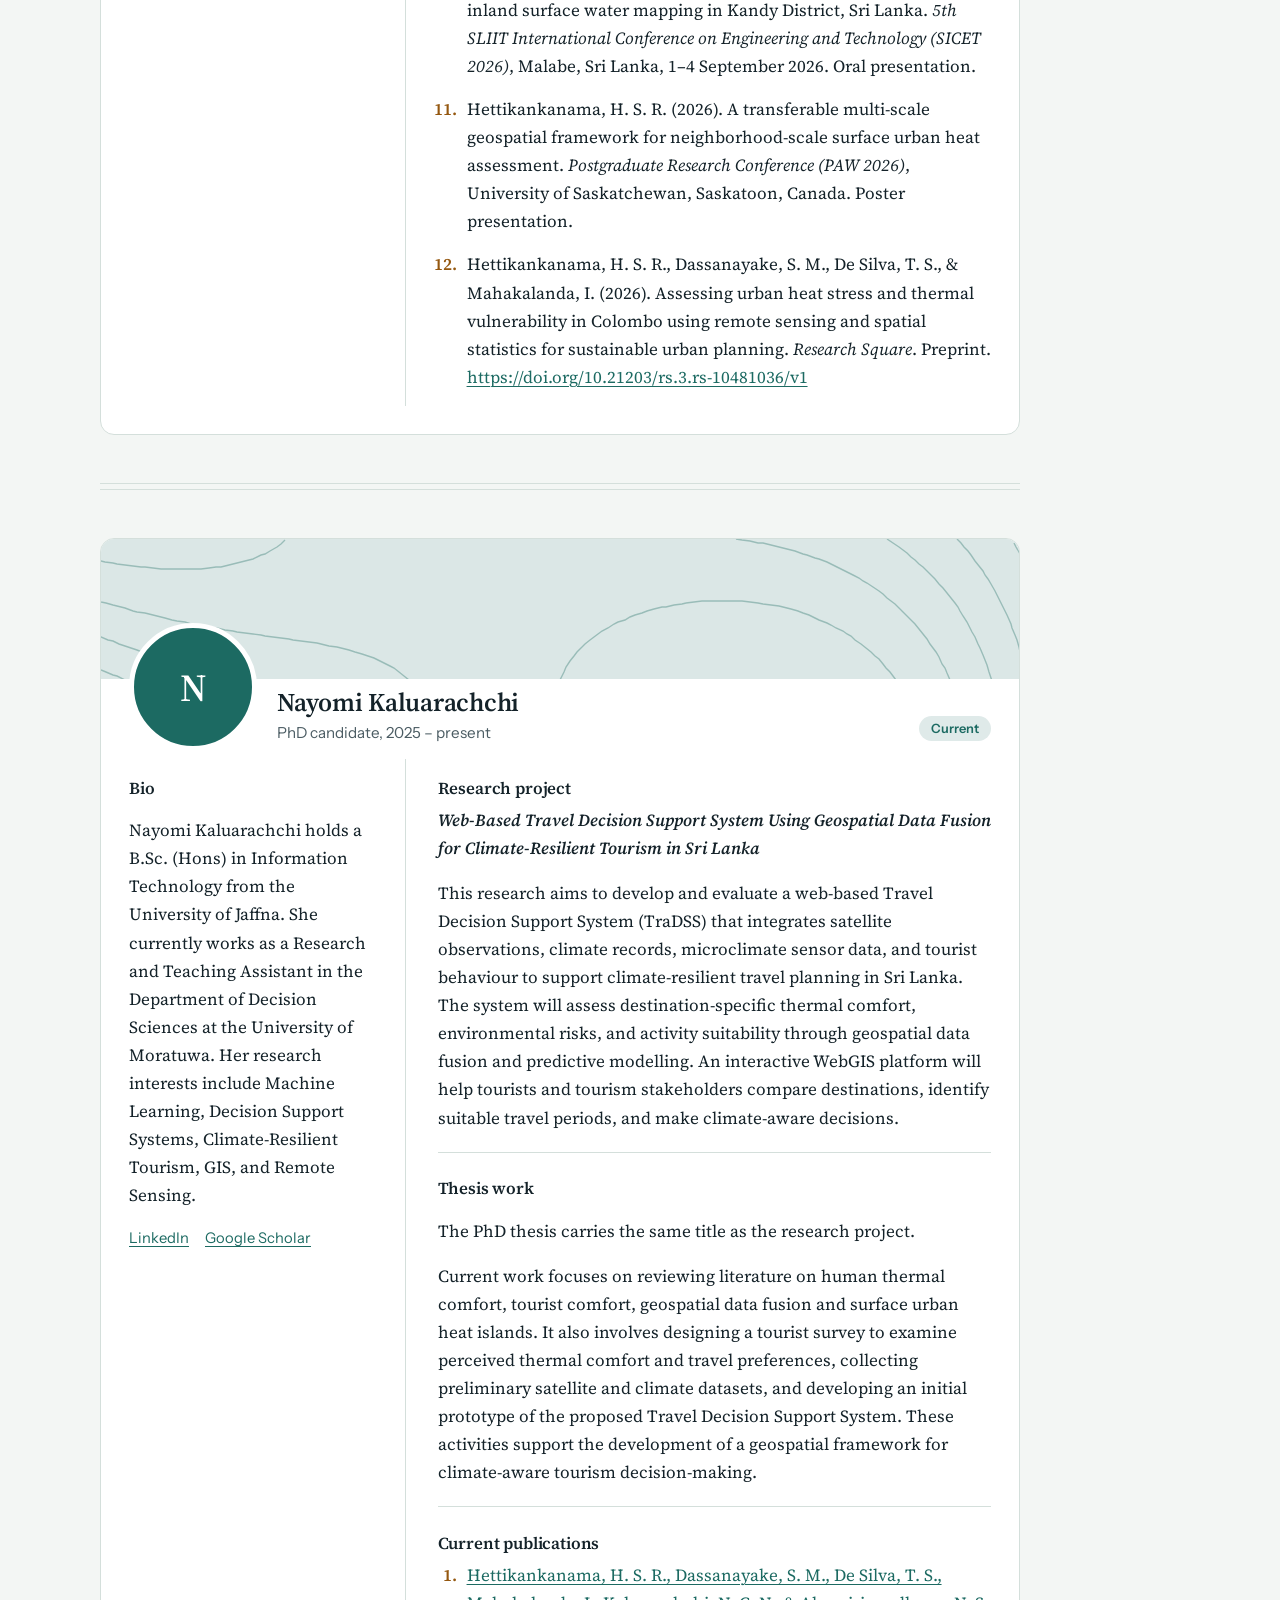
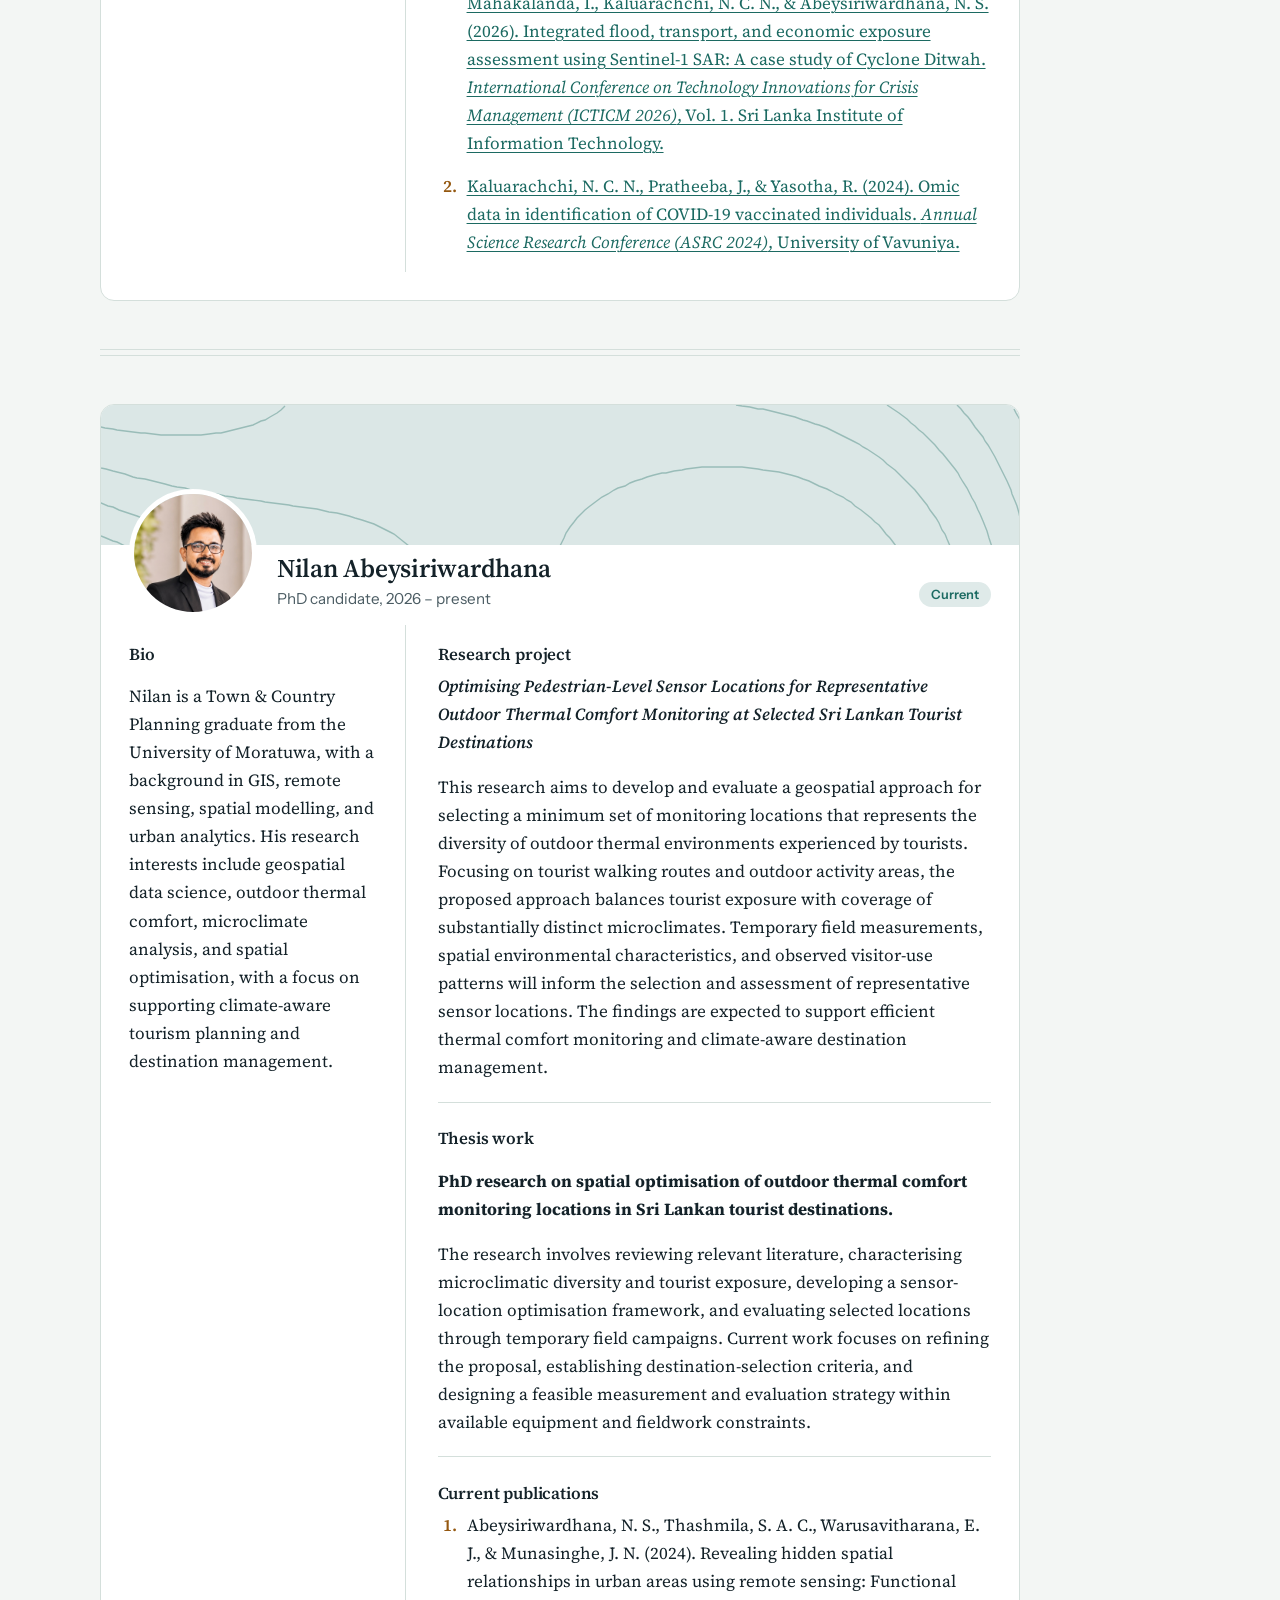
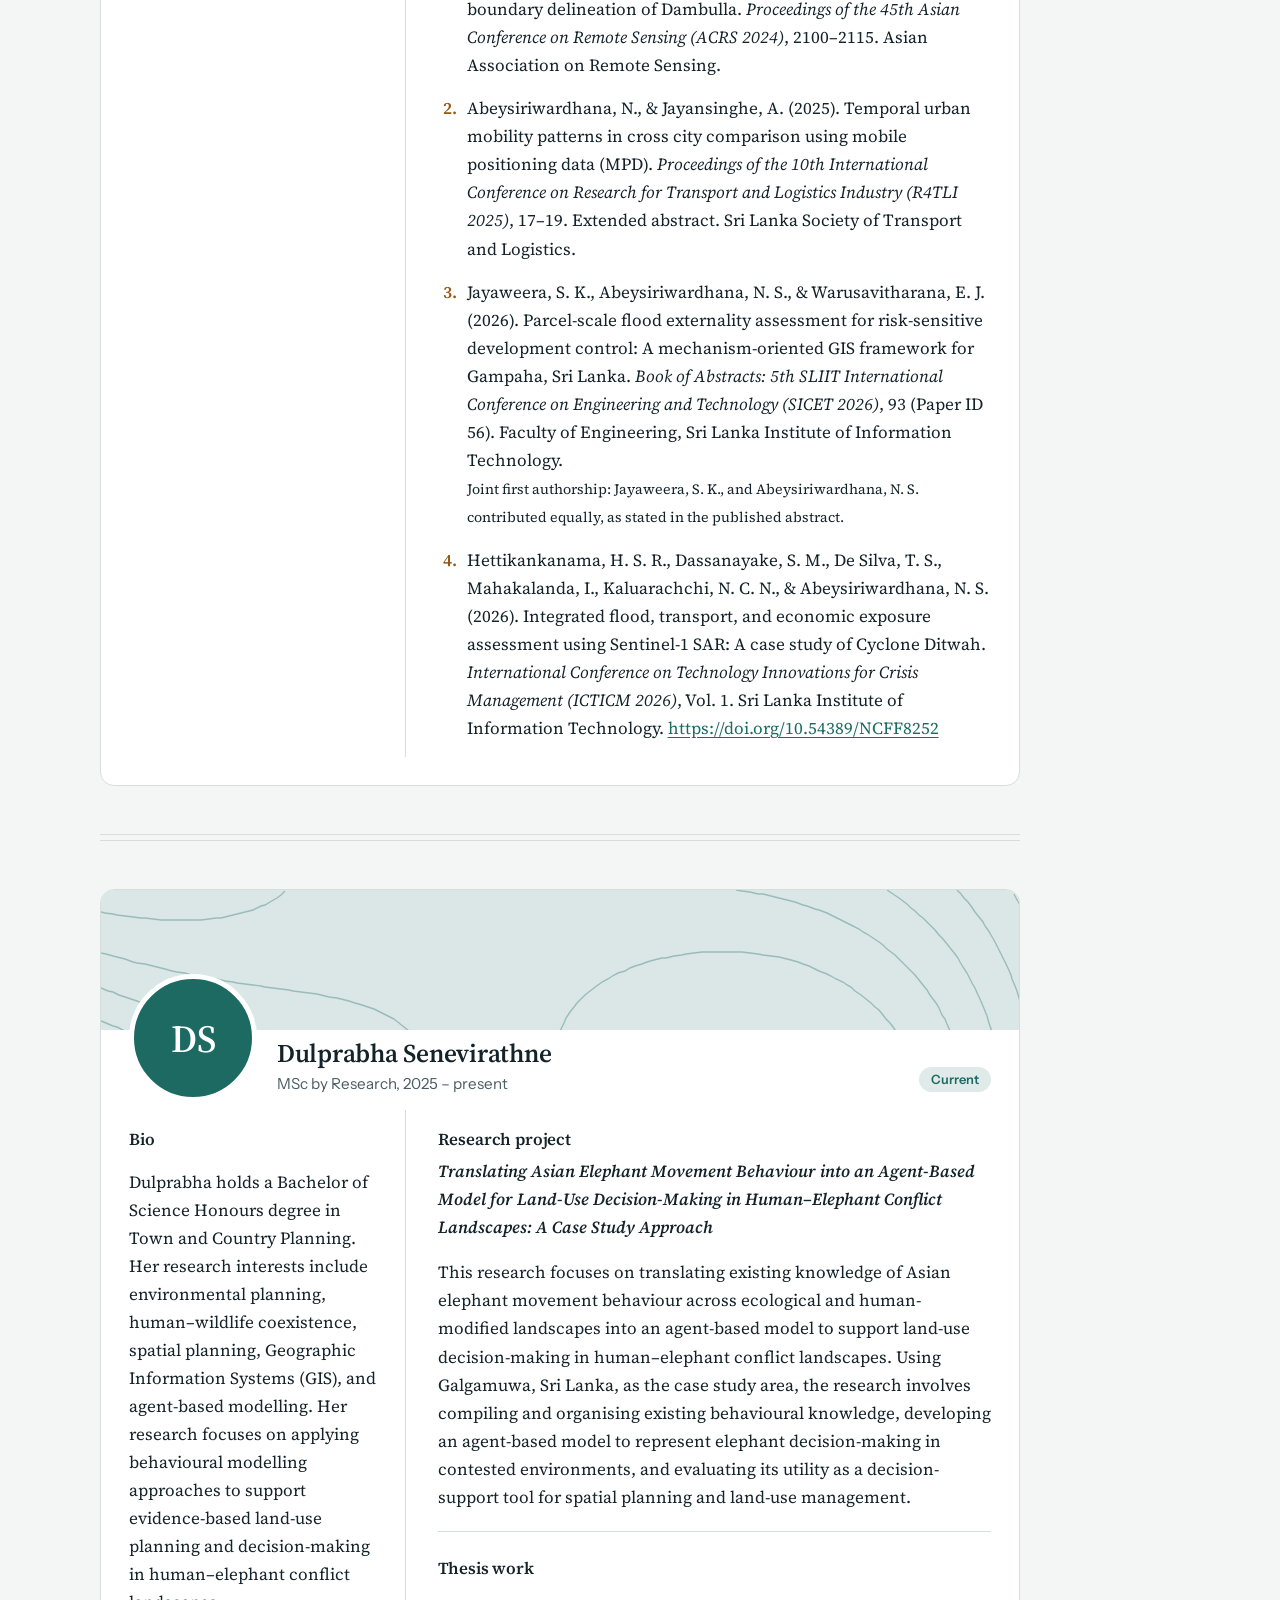
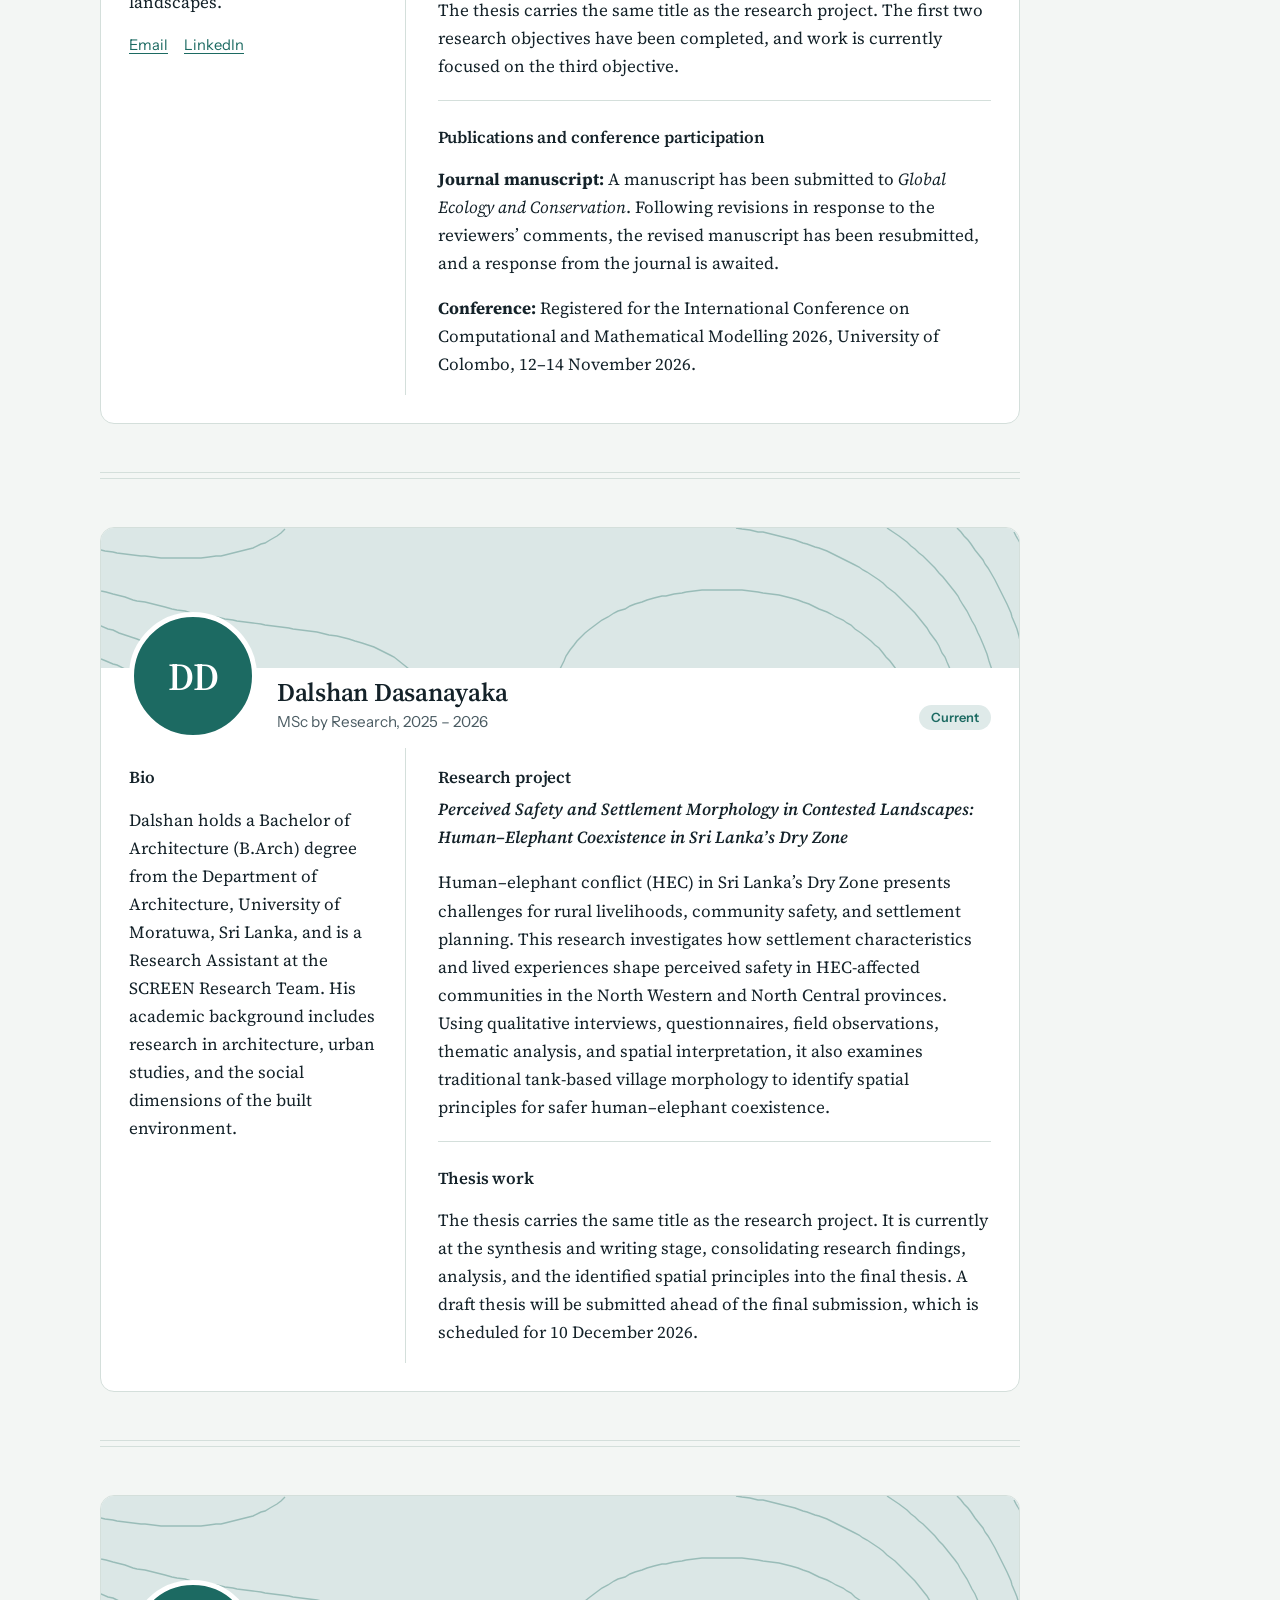
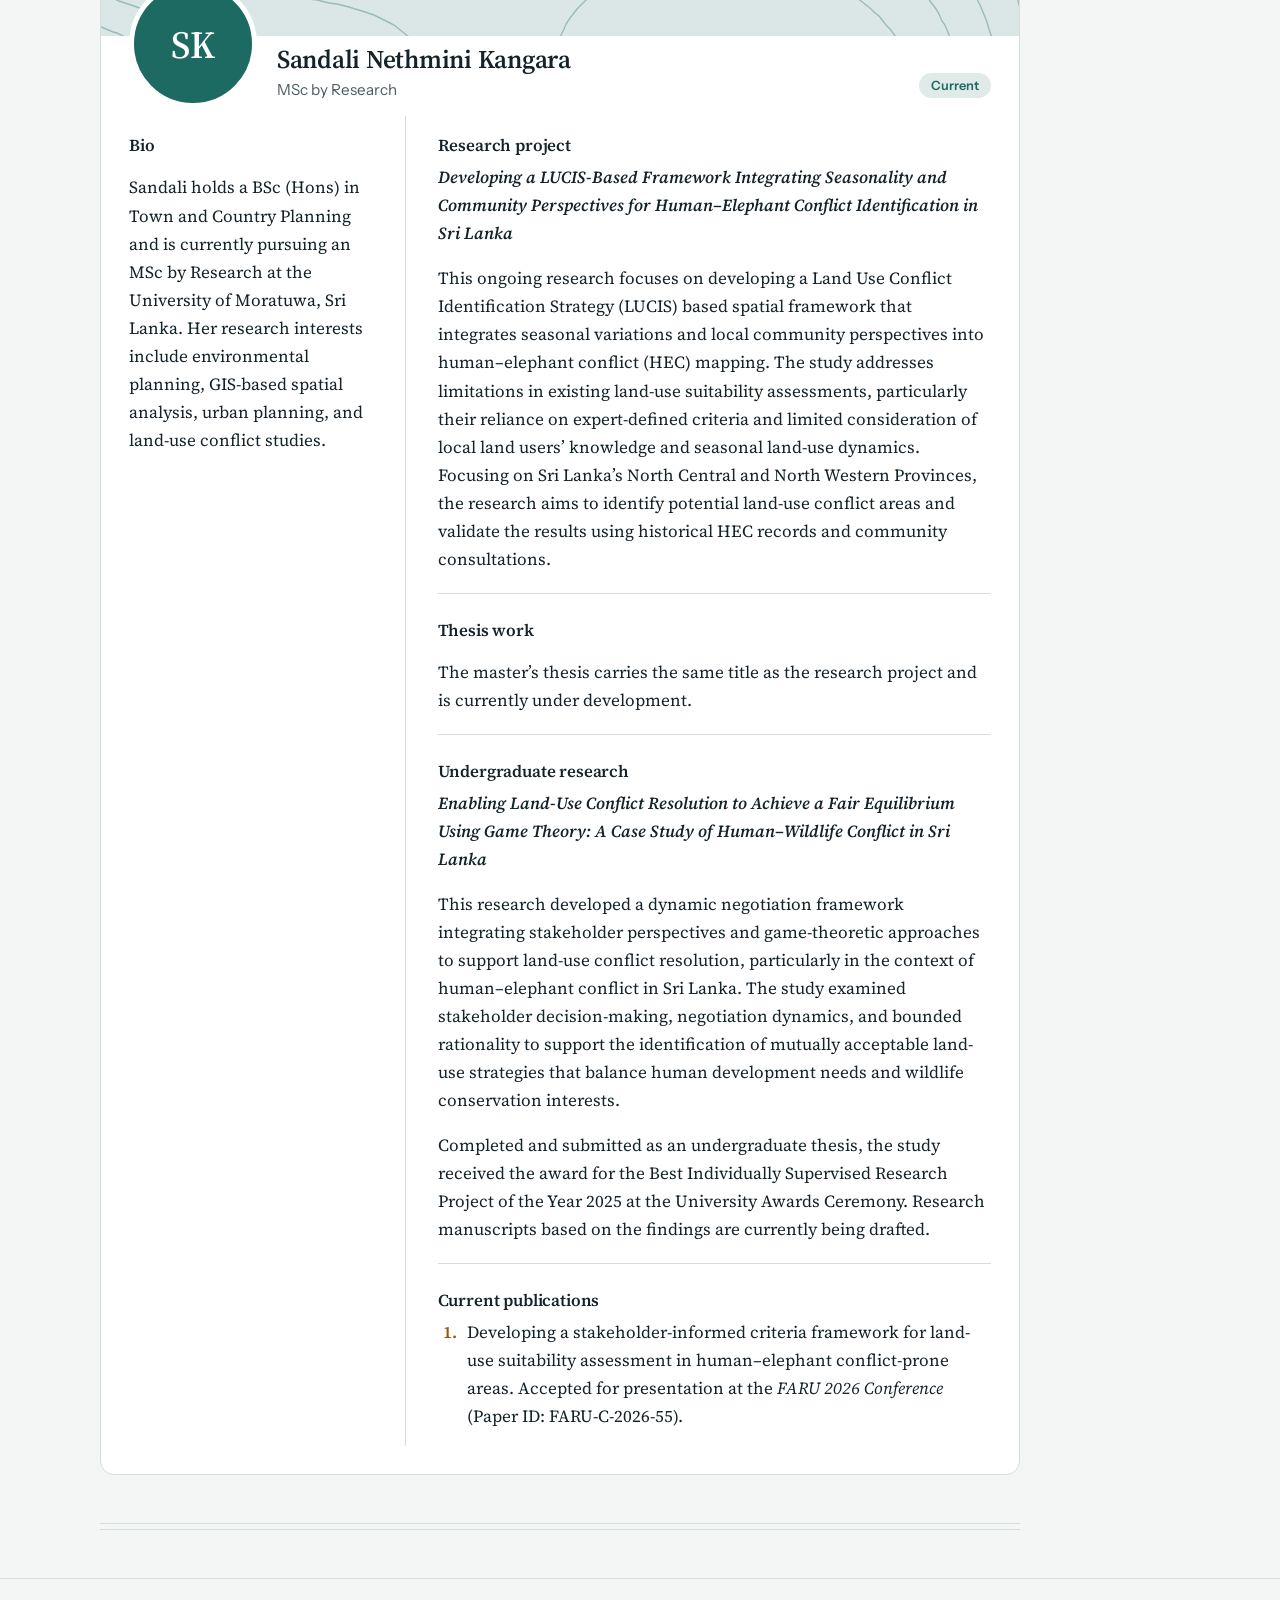
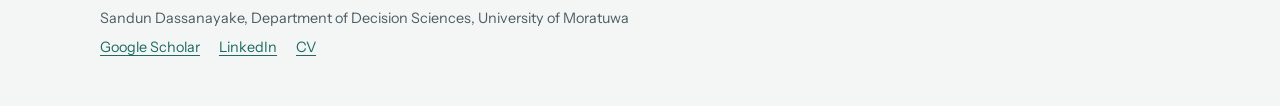
==== commit 139f3867: "Update index.html" ====
--- a/postgraduate-research/index.html
+++ b/postgraduate-research/index.html
@@ -101,11 +101,11 @@
   <div class="cover"><div class="contours" aria-hidden="true"></div></div>
   <header class="profile-head">
     <div class="avatar">
-      <img src="../assets/img/students/nayomi-k.jpg" alt="Nayomi" onerror="this.remove()">
+      <img src="../assets/img/students/nayomi-k.jpg" alt="Nayomi Kaluarachchi" onerror="this.remove()">
       <span aria-hidden="true">N</span>
     </div>
     <div class="who">
-      <h2>Nayomi</h2>
+      <h2>Nayomi Kaluarachchi</h2>
       <p class="meta">PhD candidate, 2025 – present</p>
     </div>
     <span class="status current">Current</span>
@@ -113,27 +113,28 @@
   <div class="profile-body">
     <aside class="profile-side">
       <h3>Bio</h3>
-      <p>[Two or three sentences about the student: previous degree, background, and research interests.]</p>
+      <p>Nayomi Kaluarachchi holds a B.Sc. (Hons) in Information Technology from the University of Jaffna. She currently works as a Research and Teaching Assistant in the Department of Decision Sciences at the University of Moratuwa. Her research interests include Machine Learning, Decision Support Systems, Climate-Resilient Tourism, GIS, and Remote Sensing.</p>
       <p class="profile-links">
-        <a href="mailto:name@example.com">Email</a>
-        <a href="https://www.linkedin.com/">LinkedIn</a>
-        <a href="https://scholar.google.com/">Google Scholar</a>
+        <a href="https://www.linkedin.com/in/nayomi-kaluarachchi/">LinkedIn</a>
+        <a href="https://scholar.google.com/citations?user=w5tCZlAAAAAJ&amp;hl=en">Google Scholar</a>
       </p>
     </aside>
     <div class="profile-main">
       <section>
         <h3>Research project</h3>
-        <p class="project-title">[Project title]</p>
-        <p>[A short paragraph describing the problem, the study area or data, and the methods employed.]</p>
-      </section>
-      <section>
-        <h3>Thesis work</h3>
-        <p>[Thesis title, current stage (e.g. literature review, data collection, writing up), and expected submission.]</p>
-      </section>
-      <section>
-        <h3>Current publications</h3>
-        <ol class="pubs">
-          <li><a href="https://doi.org/">[Author(s), Year. Paper title. Journal / Conference.]</a></li>
+        <p class="project-title">Web-Based Travel Decision Support System Using Geospatial Data Fusion for Climate-Resilient Tourism in Sri Lanka</p>
+        <p>This research aims to develop and evaluate a web-based Travel Decision Support System (TraDSS) that integrates satellite observations, climate records, microclimate sensor data, and tourist behaviour to support climate-resilient travel planning in Sri Lanka. The system will assess destination-specific thermal comfort, environmental risks, and activity suitability through geospatial data fusion and predictive modelling. An interactive WebGIS platform will help tourists and tourism stakeholders compare destinations, identify suitable travel periods, and make climate-aware decisions.</p>
+      </section>
+      <section>
+        <h3>Thesis work</h3>
+        <p>The PhD thesis carries the same title as the research project.</p>
+        <p>Current work focuses on reviewing literature on human thermal comfort, tourist comfort, geospatial data fusion and surface urban heat islands. It also involves designing a tourist survey to examine perceived thermal comfort and travel preferences, collecting preliminary satellite and climate datasets, and developing an initial prototype of the proposed Travel Decision Support System. These activities support the development of a geospatial framework for climate-aware tourism decision-making.</p>
+      </section>
+      <section>
+        <h3>Current publications</h3>
+        <ol class="pubs">
+          <li><a href="https://doi.org/10.54389/NCFF8252">Hettikankanama, H. S. R., Dassanayake, S. M., De Silva, T. S., Mahakalanda, I., Kaluarachchi, N. C. N., &amp; Abeysiriwardhana, N. S. (2026). Integrated flood, transport, and economic exposure assessment using Sentinel-1 SAR: A case study of Cyclone Ditwah. <em>International Conference on Technology Innovations for Crisis Management (ICTICM 2026)</em>, Vol. 1. Sri Lanka Institute of Information Technology.</a></li>
+          <li><a href="http://drr.vau.ac.lk/bitstream/handle/123456789/1073/fars-2024-proceedings%20(1)-59.pdf?sequence=1">Kaluarachchi, N. C. N., Pratheeba, J., &amp; Yasotha, R. (2024). Omic data in identification of COVID-19 vaccinated individuals. <em>Annual Science Research Conference (ASRC 2024)</em>, University of Vavuniya.</a></li>
         </ol>
       </section>
     </div>
